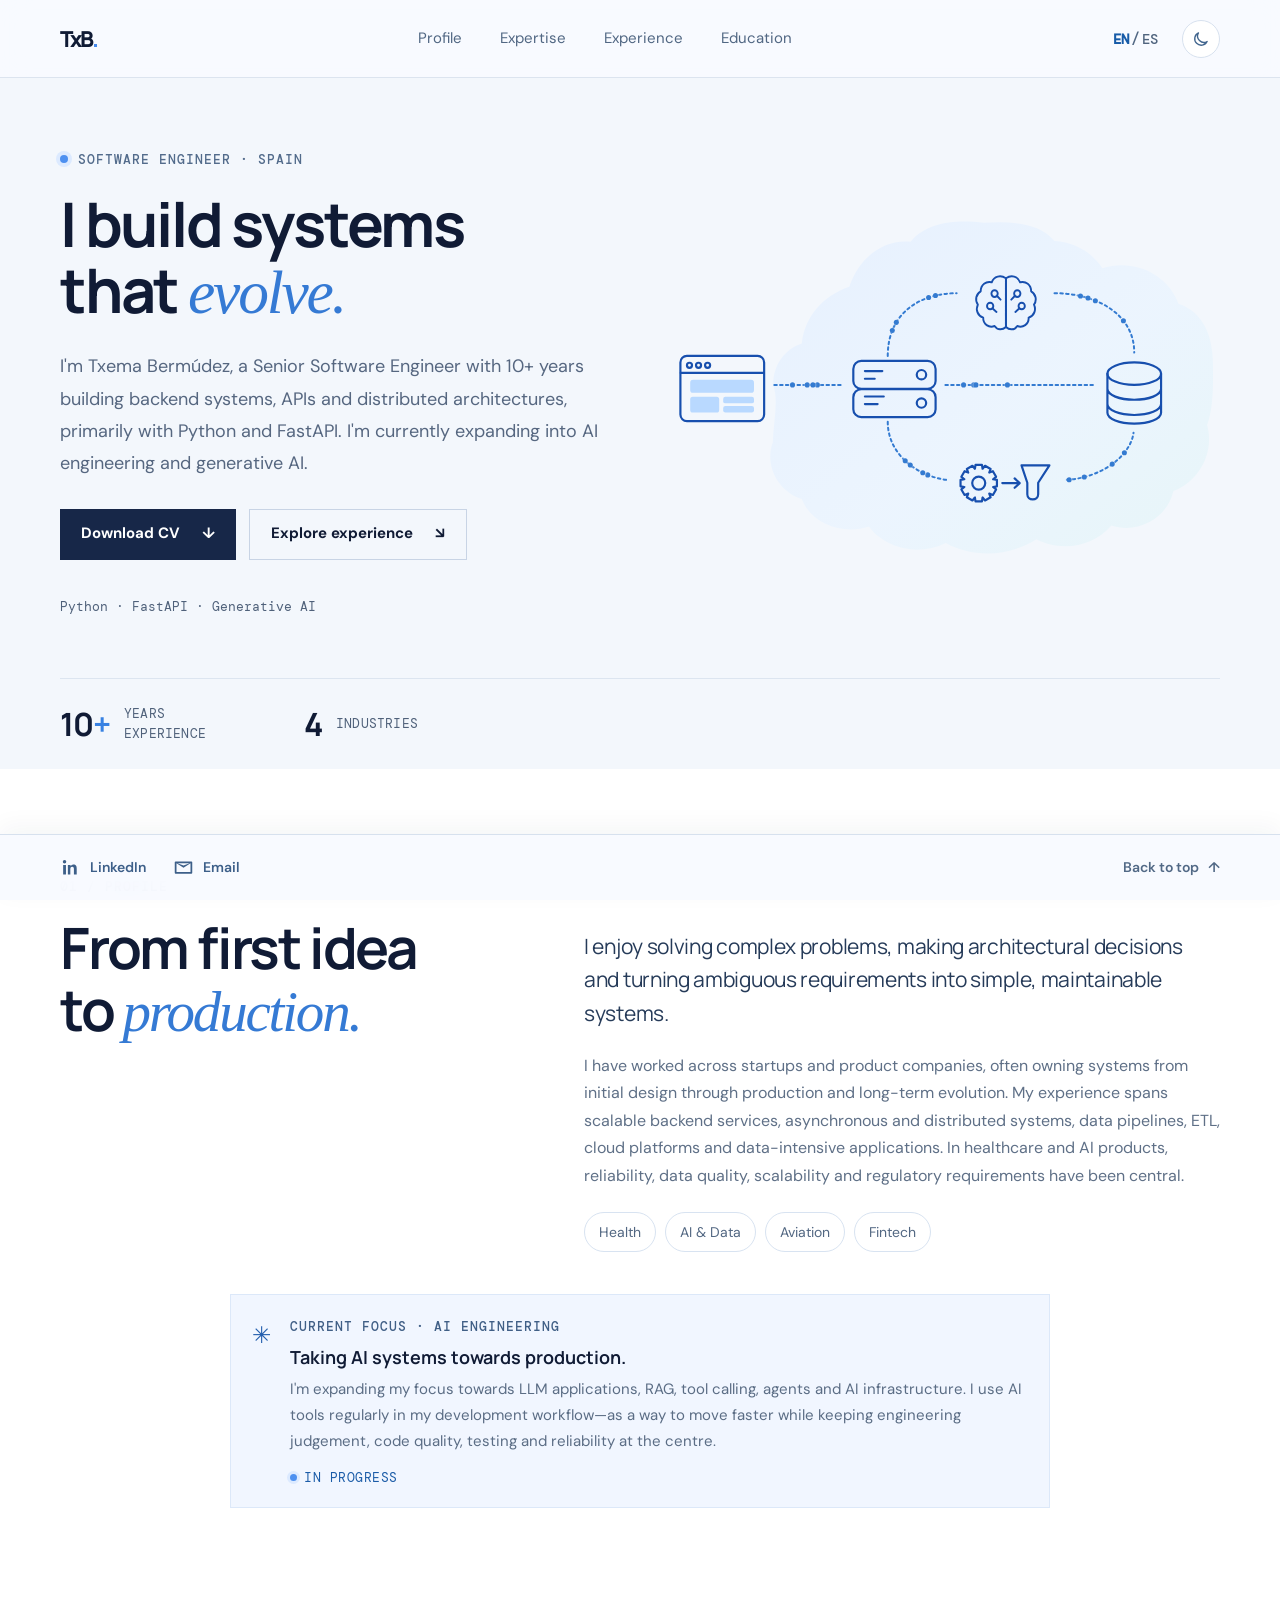
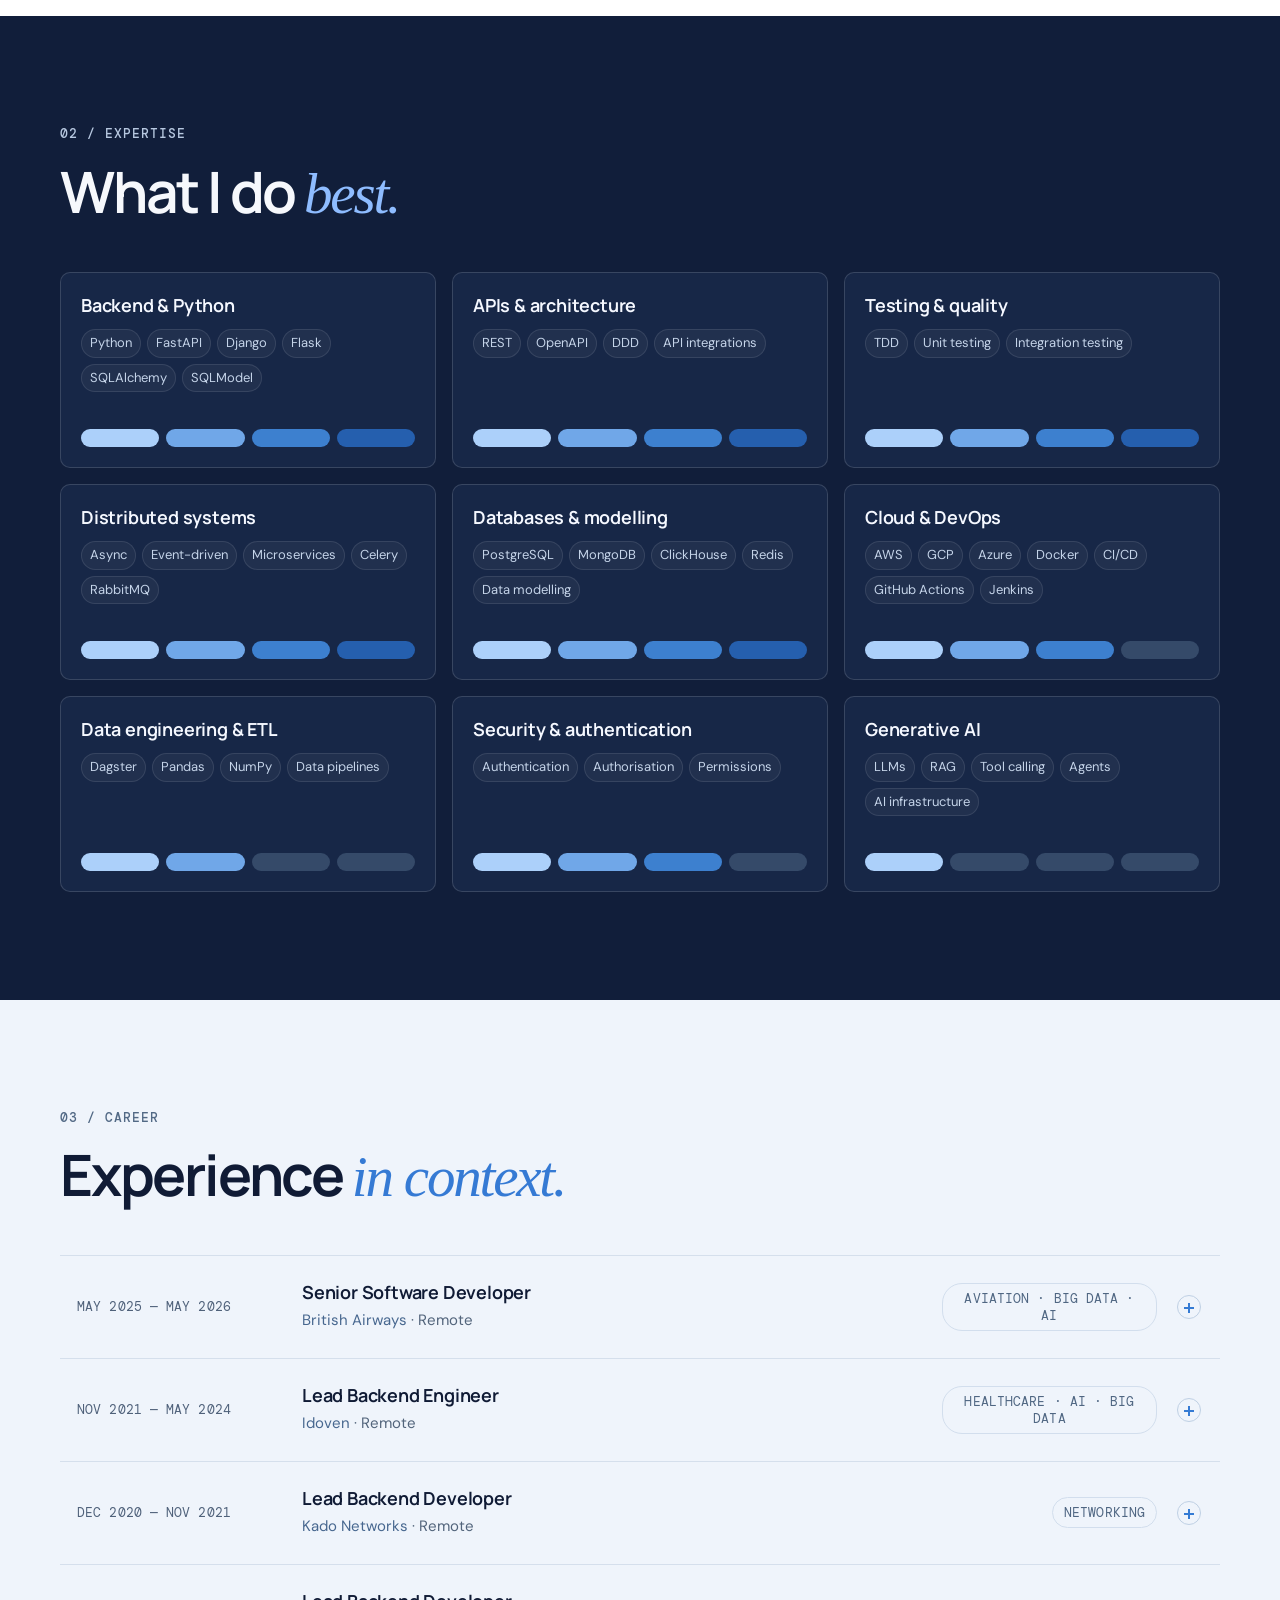
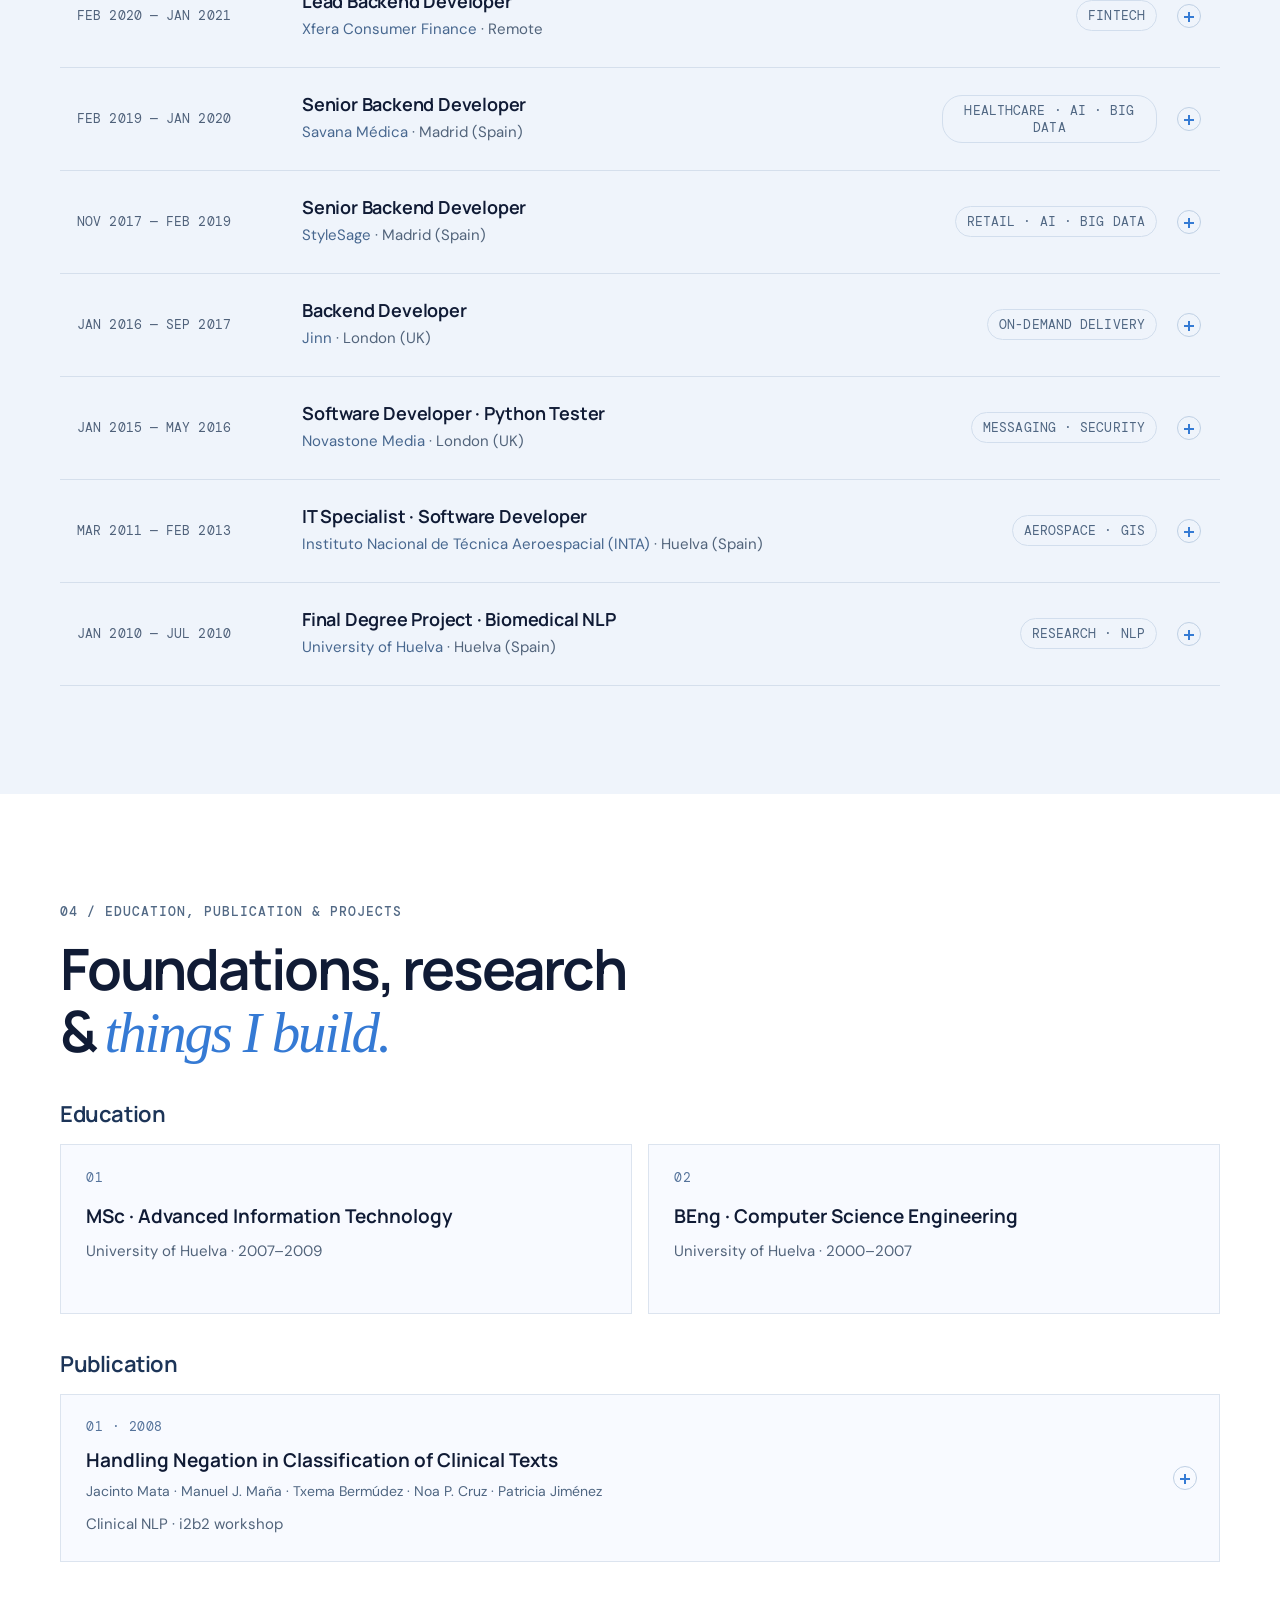
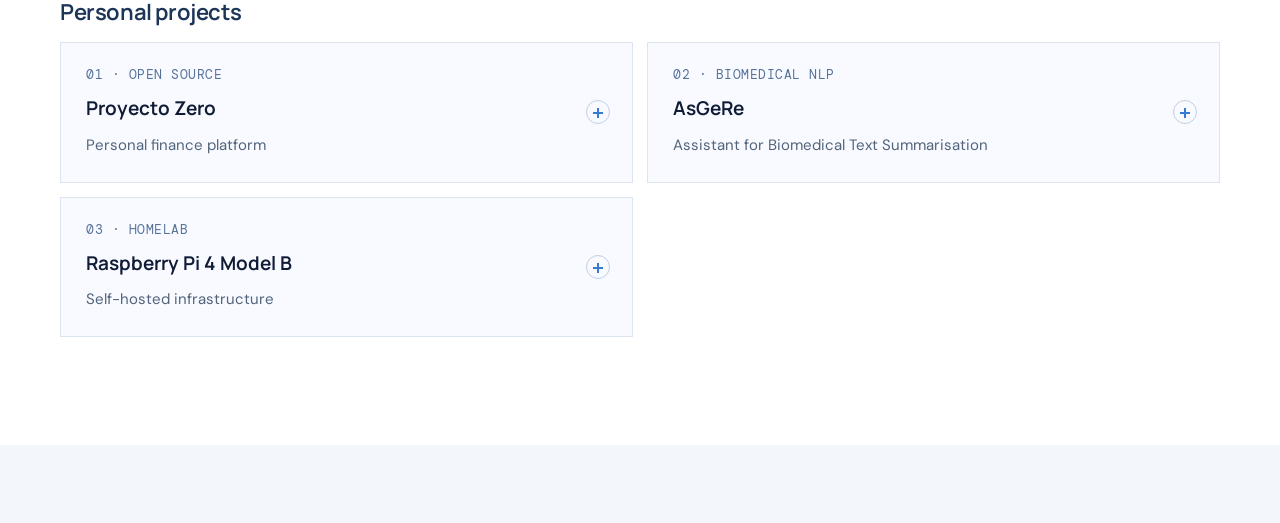
==== index.html @ d973167e "Use discrete expertise segments and move CV PDF" ====
<!doctype html>
<html lang="en"><head><meta charset="utf-8"><meta name="viewport" content="width=device-width,initial-scale=1"><meta name="theme-color" content="#101b35"><meta name="description" content="Txema Bermúdez — Software Engineer specialising in Python backend systems, distributed architectures and generative AI."><title>Txema Bermúdez - Software Engineer</title><link rel="icon" type="image/svg+xml" href="assets/favicon.svg?v=2"><link rel="preconnect" href="https://fonts.googleapis.com"><link rel="preconnect" href="https://fonts.gstatic.com" crossorigin><link href="https://fonts.googleapis.com/css2?family=DM+Mono:wght@400;500&family=DM+Sans:wght@400;500;600;700&family=Manrope:wght@400;500;600;700;800&display=swap" rel="stylesheet"><script>(function(){try{var t=localStorage.getItem("txb-theme");if(t!=="dark"&&t!=="light")t=window.matchMedia("(prefers-color-scheme: dark)").matches?"dark":"light";document.documentElement.dataset.theme=t}catch(e){document.documentElement.dataset.theme="light"}})();</script><link rel="stylesheet" href="styles.css"></head><body>
<a class="skip-link" href="#main" data-en="Skip to main content" data-es="Saltar al contenido principal">Skip to main content</a>
<header class="topbar"><a class="wordmark" href="#home">TxB<span>.</span></a><nav aria-label="Main navigation"><a href="#about" data-en="Profile" data-es="Perfil">Profile</a><a href="#skills" data-en="Expertise" data-es="Especialidades">Expertise</a><a href="#experience" data-en="Experience" data-es="Experiencia">Experience</a><a href="#education" data-en="Education" data-es="Formación">Education</a></nav><div class="header-controls"><nav class="lang-switch" aria-label="Language selector"><button class="active" data-lang="en" aria-pressed="true">EN</button><span>/</span><button data-lang="es" aria-pressed="false">ES</button></nav><button class="theme-toggle" id="themeToggle" type="button" aria-label="Switch to dark mode" title="Switch to dark mode"><svg class="theme-icon icon-moon" viewBox="0 0 24 24" aria-hidden="true"><path d="M20.2 15.4A8.5 8.5 0 0 1 8.6 3.8 8.7 8.7 0 1 0 20.2 15.4Z"/></svg><svg class="theme-icon icon-sun" viewBox="0 0 24 24" aria-hidden="true"><circle cx="12" cy="12" r="4"/><path d="M12 2v2m0 16v2M4.93 4.93l1.42 1.42m11.3 11.3 1.42 1.42M2 12h2m16 0h2M4.93 19.07l1.42-1.42m11.3-11.3 1.42-1.42"/></svg></button></div></header>
<main id="main">
<section class="hero wrap" id="home"><div class="hero-copy"><p class="eyebrow"><i></i><span data-en="SOFTWARE ENGINEER · SPAIN" data-es="SOFTWARE ENGINEER · ESPAÑA">SOFTWARE ENGINEER · SPAIN</span></p><h1 data-en="I build systems<br>that <em>evolve.</em>" data-es="Construyo sistemas<br>que <em>evolucionan.</em>">I build systems<br>that <em>evolve.</em></h1><p class="intro" data-en="I'm Txema Bermúdez, a Senior Software Engineer with 10+ years building backend systems, APIs and distributed architectures, primarily with Python and FastAPI. I'm currently expanding into AI engineering and generative AI." data-es="Soy Txema Bermúdez, Senior Software Engineer con más de 10 años desarrollando sistemas backend, APIs y arquitecturas distribuidas, principalmente con Python y FastAPI. Actualmente estoy ampliando mi trabajo hacia la ingeniería de IA y la IA generativa.">I'm Txema Bermúdez, a Senior Software Engineer with 10+ years building backend systems, APIs and distributed architectures, primarily with Python and FastAPI. I'm currently expanding into AI engineering and generative AI.</p><div class="hero-actions"><a class="button primary" href="cv.pdf" download><span data-en="Download CV" data-es="Descargar CV">Download CV</span> ↓</a><a class="button secondary" href="#experience"><span data-en="Explore experience" data-es="Ver trayectoria">Explore experience</span> ↘</a></div><div class="hero-meta"><span>Python · FastAPI · Generative AI</span></div></div><div class="hero-art"><svg class="system-diagram" viewBox="0 0 1536 1024" xmlns="http://www.w3.org/2000/svg" xmlns:xlink="http://www.w3.org/1999/xlink" role="img" aria-labelledby="systemDiagramTitle systemDiagramDescription" focusable="false"><title id="systemDiagramTitle" data-en="Backend system architecture" data-es="Arquitectura del sistema backend">Backend system architecture</title><desc id="systemDiagramDescription" data-en="A browser sends requests to an API. The API exchanges data with an AI model and a database, while an ETL process transforms data and exchanges results with the database." data-es="Un navegador envía solicitudes a una API. La API intercambia datos con un modelo de IA y una base de datos; un proceso ETL transforma datos e intercambia resultados con la base de datos.">A browser sends requests to an API. The API exchanges data with an AI model and a database, while an ETL process transforms data and exchanges results with the database.</desc>
<defs>
  <linearGradient id="cloudTint" x1="0" y1="0" x2="1" y2="1"><stop stop-color="#e4efff"/><stop offset=".55" stop-color="#eaf4ff"/><stop offset="1" stop-color="#e4f5f7"/></linearGradient>
  <path id="browserApi" d="M307 499H493"/><path id="apiBrowser" d="M493 499H307"/>
  <path id="apiDb" d="M779 499H1193"/><path id="dbApi" d="M1193 499H779"/>
  <path id="apiAi" d="M620 419C620 300 710 246 810 246"/><path id="aiApi" d="M810 246C710 246 620 300 620 419"/>
  <path id="aiDb" d="M1080 246C1190 246 1300 300 1300 410"/><path id="dbAi" d="M1300 410C1300 300 1190 246 1080 246"/>
  <path id="apiEtl" d="M620 601C620 690 700 750 782 761"/><path id="etlApi" d="M782 761C700 750 620 690 620 601"/>
  <path id="etlDb" d="M1114 761C1210 755 1290 695 1298 631"/><path id="dbEtl" d="M1298 631C1290 695 1210 755 1114 761"/>
</defs>
<!-- Soft cloud tint blends into the page background; the client remains outside it. -->
<path class="cloud-shape" d="M304 500 C304 444 335 401 383 385 C390 313 440 253 514 228 C541 148 608 96 683 104 C730 47 816 43 885 52 C950 48 1037 48 1080 102 C1141 106 1186 137 1212 177 C1298 150 1392 192 1422 275 C1495 299 1518 373 1517 444 C1518 499 1518 566 1501 610 C1522 685 1480 764 1408 792 C1391 867 1310 911 1237 887 C1187 947 1097 960 1030 925 C951 975 852 975 780 935 C703 974 610 948 568 890 C494 914 408 881 383 814 C315 792 280 719 303 657 C304 605 320 543 304 500Z"/>
<!-- Fine dashed data connections. Spacing from every icon is deliberate. -->
<g class="flow-lines">
 <use href="#browserApi" xlink:href="#browserApi"/><use href="#apiDb" xlink:href="#apiDb"/>
 <use href="#apiAi" xlink:href="#apiAi"/><use href="#aiDb" xlink:href="#aiDb"/>
 <use href="#apiEtl" xlink:href="#apiEtl"/><use href="#etlDb" xlink:href="#etlDb"/>
</g>
<!-- Browser / client -->
<g class="system-icon browser-icon"><rect x="48" y="419" width="231" height="180" rx="18"/><path d="M49 466h229"/><circle cx="73" cy="445" r="7"/><circle cx="98" cy="445" r="7"/><circle cx="123" cy="445" r="7"/><rect class="icon-fill" x="75" y="485" width="176" height="36" rx="8"/><rect class="icon-fill" x="75" y="532" width="80" height="43" rx="7"/><rect class="icon-fill" x="166" y="532" width="85" height="18" rx="6"/><rect class="icon-fill" x="166" y="557" width="85" height="18" rx="6"/></g>
<!-- API servers -->
<g class="system-icon api-icon"><rect x="525" y="433" width="227" height="77" rx="22"/><rect x="525" y="511" width="227" height="77" rx="22"/><path d="M557 461h48m-48 21h27m-27 49h52m-52 21h35"/><circle cx="713" cy="471" r="13"/><circle cx="713" cy="549" r="13"/></g>
<!-- AI brain -->
<g class="system-icon brain-icon" transform="matrix(.87 0 0 .92 123 21.84)"><path d="M946 199c-17-11-38-6-45 12-18-5-35 8-35 27-15 8-19 27-9 40-8 16 0 34 17 39-1 19 18 32 36 25 9 13 25 13 36 3z"/><path d="M946 199c17-11 38-6 45 12 18-5 35 8 35 27 15 8 19 27 9 40 8 16 0 34-17 39 1 19-18 32-36 25-9 13-25 13-36 3z"/><path d="M946 201v145M918 252l11 11M903 289l13 11M974 252l-11 11M989 289l-13 11"/><circle cx="910" cy="245" r="10"/><circle cx="896" cy="282" r="10"/><circle cx="982" cy="245" r="10"/><circle cx="996" cy="282" r="10"/></g>
<!-- Database -->
<g class="system-icon database-icon"><ellipse cx="1300" cy="468" rx="74" ry="31"/><path d="M1226 468v108c0 17 33 30 74 30s74-13 74-30V468m-148 42c0 17 33 30 74 30s74-13 74-30m-148 42c0 17 33 30 74 30s74-13 74-30"/></g>
<!-- ETL: transform and filter -->
<g class="system-icon etl-icon"><path d="M860.4 730.4 L862.1 719.8 L879.9 719.8 L881.6 730.4 L881.6 730.4 L888.4 722.1 L903.8 730.9 L900.0 741.0 L900.0 741.0 L910.1 737.2 L918.9 752.6 L910.6 759.4 L910.6 759.4 L921.2 761.1 L921.2 778.9 L910.6 780.6 L910.6 780.6 L918.9 787.4 L910.1 802.8 L900.0 799.0 L900.0 799.0 L903.8 809.1 L888.4 817.9 L881.6 809.6 L881.6 809.6 L879.9 820.2 L862.1 820.2 L860.4 809.6 L860.4 809.6 L853.6 817.9 L838.2 809.1 L842.0 799.0 L842.0 799.0 L831.9 802.8 L823.1 787.4 L831.4 780.6 L831.4 780.6 L820.8 778.9 L820.8 761.1 L831.4 759.4 L831.4 759.4 L823.1 752.6 L831.9 737.2 L842.0 741.0 L842.0 741.0 L838.2 730.9 L853.6 722.1 L860.4 730.4Z"/><circle cx="871" cy="770" r="18"/><path d="M936 770h47m-13-13 14 13-14 13"/><path d="M989 721h77l-31 48v32c0 9-7 14-15 14s-15-5-15-14v-32z"/></g>
<!-- Animated packets travel both ways; timing and spacing vary by route. -->
<g class="flow-packets" aria-hidden="true"><circle r="7"><animateMotion calcMode="paced" dur="2.1s" begin="-0.4s" repeatCount="indefinite"><mpath href="#browserApi" xlink:href="#browserApi"/></animateMotion></circle><circle r="7"><animateMotion calcMode="paced" dur="2.8s" begin="-1.9s" repeatCount="indefinite"><mpath href="#browserApi" xlink:href="#browserApi"/></animateMotion></circle><circle r="7"><animateMotion calcMode="paced" dur="2.4s" begin="-1.0s" repeatCount="indefinite"><mpath href="#apiBrowser" xlink:href="#apiBrowser"/></animateMotion></circle><circle r="7"><animateMotion calcMode="paced" dur="3.2s" begin="-2.3s" repeatCount="indefinite"><mpath href="#apiBrowser" xlink:href="#apiBrowser"/></animateMotion></circle><circle r="7"><animateMotion calcMode="paced" dur="3.0s" begin="-1.3s" repeatCount="indefinite"><mpath href="#apiDb" xlink:href="#apiDb"/></animateMotion></circle><circle r="7"><animateMotion calcMode="paced" dur="2.2s" begin="-0.2s" repeatCount="indefinite"><mpath href="#apiDb" xlink:href="#apiDb"/></animateMotion></circle><circle r="7"><animateMotion calcMode="paced" dur="2.5s" begin="-1.7s" repeatCount="indefinite"><mpath href="#dbApi" xlink:href="#dbApi"/></animateMotion></circle><circle r="7"><animateMotion calcMode="paced" dur="3.6s" begin="-0.6s" repeatCount="indefinite"><mpath href="#dbApi" xlink:href="#dbApi"/></animateMotion></circle><circle r="7"><animateMotion calcMode="paced" dur="2.7s" begin="-1.1s" repeatCount="indefinite"><mpath href="#apiAi" xlink:href="#apiAi"/></animateMotion></circle><circle r="7"><animateMotion calcMode="paced" dur="3.5s" begin="-2.4s" repeatCount="indefinite"><mpath href="#apiAi" xlink:href="#apiAi"/></animateMotion></circle><circle r="7"><animateMotion calcMode="paced" dur="2.3s" begin="-0.5s" repeatCount="indefinite"><mpath href="#aiApi" xlink:href="#aiApi"/></animateMotion></circle><circle r="7"><animateMotion calcMode="paced" dur="3.2s" begin="-1.8s" repeatCount="indefinite"><mpath href="#aiApi" xlink:href="#aiApi"/></animateMotion></circle><circle r="7"><animateMotion calcMode="paced" dur="3.1s" begin="-2.0s" repeatCount="indefinite"><mpath href="#aiDb" xlink:href="#aiDb"/></animateMotion></circle><circle r="7"><animateMotion calcMode="paced" dur="2.4s" begin="-0.7s" repeatCount="indefinite"><mpath href="#aiDb" xlink:href="#aiDb"/></animateMotion></circle><circle r="7"><animateMotion calcMode="paced" dur="2.8s" begin="-1.4s" repeatCount="indefinite"><mpath href="#dbAi" xlink:href="#dbAi"/></animateMotion></circle><circle r="7"><animateMotion calcMode="paced" dur="3.7s" begin="-0.3s" repeatCount="indefinite"><mpath href="#dbAi" xlink:href="#dbAi"/></animateMotion></circle><circle r="7"><animateMotion calcMode="paced" dur="2.6s" begin="-1.6s" repeatCount="indefinite"><mpath href="#apiEtl" xlink:href="#apiEtl"/></animateMotion></circle><circle r="7"><animateMotion calcMode="paced" dur="3.4s" begin="-0.4s" repeatCount="indefinite"><mpath href="#apiEtl" xlink:href="#apiEtl"/></animateMotion></circle><circle r="7"><animateMotion calcMode="paced" dur="2.2s" begin="-0.9s" repeatCount="indefinite"><mpath href="#etlApi" xlink:href="#etlApi"/></animateMotion></circle><circle r="7"><animateMotion calcMode="paced" dur="3.5s" begin="-2.2s" repeatCount="indefinite"><mpath href="#etlApi" xlink:href="#etlApi"/></animateMotion></circle><circle r="7"><animateMotion calcMode="paced" dur="3.3s" begin="-1.7s" repeatCount="indefinite"><mpath href="#etlDb" xlink:href="#etlDb"/></animateMotion></circle><circle r="7"><animateMotion calcMode="paced" dur="2.5s" begin="-0.3s" repeatCount="indefinite"><mpath href="#etlDb" xlink:href="#etlDb"/></animateMotion></circle><circle r="7"><animateMotion calcMode="paced" dur="2.4s" begin="-1.2s" repeatCount="indefinite"><mpath href="#dbEtl" xlink:href="#dbEtl"/></animateMotion></circle><circle r="7"><animateMotion calcMode="paced" dur="3.8s" begin="-2.5s" repeatCount="indefinite"><mpath href="#dbEtl" xlink:href="#dbEtl"/></animateMotion></circle></g></svg></div><div class="hero-stats"><div><b>10<span>+</span></b><small data-en="YEARS EXPERIENCE" data-es="AÑOS DE EXPERIENCIA">YEARS EXPERIENCE</small></div><div><b>4</b><small data-en="INDUSTRIES" data-es="SECTORES">INDUSTRIES</small></div></div></section>
<section class="section profile" id="about"><div class="wrap two-col"><div><p class="eyebrow">01 / <span data-en="PROFILE" data-es="PERFIL">PROFILE</span></p><h2 data-en="From first idea<br>to <em>production.</em>" data-es="De la idea<br>a <em>producción.</em>">From first idea<br>to <em>production.</em></h2></div><div class="profile-text"><p class="lead" data-en="I enjoy solving complex problems, making architectural decisions and turning ambiguous requirements into simple, maintainable systems." data-es="Disfruto resolviendo problemas complejos, tomando decisiones de arquitectura y transformando requisitos ambiguos en sistemas sencillos y mantenibles.">I enjoy solving complex problems, making architectural decisions and turning ambiguous requirements into simple, maintainable systems.</p><p data-en="I have worked across startups and product companies, often owning systems from initial design through production and long-term evolution. My experience spans scalable backend services, asynchronous and distributed systems, data pipelines, ETL, cloud platforms and data-intensive applications. In healthcare and AI products, reliability, data quality, scalability and regulatory requirements have been central." data-es="He trabajado en startups y empresas de producto, asumiendo responsabilidades desde el diseño inicial hasta producción y evolución a largo plazo. Mi experiencia abarca servicios backend escalables, sistemas asíncronos y distribuidos, pipelines de datos, ETL, cloud y aplicaciones intensivas en datos. En productos de salud e IA, la fiabilidad, la calidad de datos, la escalabilidad y los requisitos regulatorios han sido esenciales.">I have worked across startups and product companies, often owning systems from initial design through production and long-term evolution. My experience spans scalable backend services, asynchronous and distributed systems, data pipelines, ETL, cloud platforms and data-intensive applications. In healthcare and AI products, reliability, data quality, scalability and regulatory requirements have been central.</p><div class="chips"><span data-en="Health" data-es="Salud">Health</span><span data-en="AI & Data" data-es="IA y datos">AI & Data</span><span data-en="Aviation" data-es="Aviación">Aviation</span><span data-en="Fintech" data-es="Fintech">Fintech</span></div></div></div><div class="wrap profile-focus"><article class="ai-note"><span class="ai-spark">✳</span><div><p class="eyebrow" data-en="CURRENT FOCUS · AI ENGINEERING" data-es="ENFOQUE ACTUAL · INGENIERÍA DE IA">CURRENT FOCUS · AI ENGINEERING</p><h3 data-en="Taking AI systems towards production." data-es="Llevar sistemas de IA a producción.">Taking AI systems towards production.</h3><p data-en="I'm expanding my focus towards LLM applications, RAG, tool calling, agents and AI infrastructure. I use AI tools regularly in my development workflow—as a way to move faster while keeping engineering judgement, code quality, testing and reliability at the centre." data-es="Estoy ampliando mi enfoque hacia aplicaciones con LLM, RAG, tool calling, agentes e infraestructura de IA. Utilizo herramientas de IA habitualmente en mi trabajo como desarrollador: para avanzar más rápido sin perder criterio de ingeniería ni estándares de calidad, pruebas y fiabilidad.">I'm expanding my focus towards LLM applications, RAG, tool calling, agents and AI infrastructure. I use AI tools regularly in my development workflow—as a way to move faster while keeping engineering judgement, code quality, testing and reliability at the centre.</p></div><span class="in-progress"><i></i><span data-en="IN PROGRESS" data-es="EN CURSO">IN PROGRESS</span></span></article></div></section>
<section class="section skills" id="skills"><div class="wrap"><div class="section-heading"><div><p class="eyebrow">02 / <span data-en="EXPERTISE" data-es="ESPECIALIDADES">EXPERTISE</span></p><h2 data-en="What I do <em>best.</em>" data-es="Lo que sé hacer <em>bien.</em>">What I do <em>best.</em></h2></div></div><div class="skill-list" id="skillList"></div></div></section>
<section class="section experience" id="experience"><div class="wrap"><div class="section-heading"><div><p class="eyebrow">03 / <span data-en="CAREER" data-es="TRAYECTORIA">CAREER</span></p><h2 data-en="Experience <em>in context.</em>" data-es="Experiencia <em>en contexto.</em>">Experience <em>in context.</em></h2></div></div><div class="timeline" id="jobs"></div></div></section>
<section class="section education" id="education"><div class="wrap"><div class="section-heading"><div><p class="eyebrow">04 / <span data-en="EDUCATION, PUBLICATION & PROJECTS" data-es="FORMACIÓN, PUBLICACIÓN Y PROYECTOS">EDUCATION, PUBLICATION & PROJECTS</span></p><h2 data-en="Foundations, research<br>& <em>things I build.</em>" data-es="Formación, investigación<br>y <em>proyectos propios.</em>">Foundations, research<br>& <em>things I build.</em></h2></div></div>
<div class="content-group"><h3 class="group-title" data-en="Education" data-es="Formación">Education</h3><div class="education-grid"><article class="education-card"><span class="card-index">01</span><h3 data-en="MSc · Advanced Information Technology" data-es="Máster en Tecnologías Informáticas Avanzadas">MSc · Advanced Information Technology</h3><p data-en="University of Huelva · 2007–2009" data-es="Universidad de Huelva · 2007–2009">University of Huelva · 2007–2009</p></article><article class="education-card"><span class="card-index">02</span><h3 data-en="BEng · Computer Science Engineering" data-es="Ingeniería Informática">BEng · Computer Science Engineering</h3><p data-en="University of Huelva · 2000–2007" data-es="Universidad de Huelva · 2000–2007">University of Huelva · 2000–2007</p></article></div></div>
<div class="content-group"><h3 class="group-title" data-en="Publication" data-es="Publicación">Publication</h3><details class="project-card"><summary><span class="card-index">01 · 2008</span><h3>Handling Negation in Classification of Clinical Texts</h3><span class="paper-authors">Jacinto Mata · Manuel J. Maña · Txema Bermúdez · Noa P. Cruz · Patricia Jiménez</span><span class="project-sub" data-en="Clinical NLP · i2b2 workshop" data-es="NLP clínico · workshop i2b2">Clinical NLP · i2b2 workshop</span><span class="expand" aria-hidden="true"></span></summary><div class="project-details"><p data-en="Proceedings of the Workshop on Challenges in Natural Language Processing for Clinical Data (November 2008). The work studies negation handling in clinical narratives and the use of controlled vocabularies to reconcile different expressions of the same medical concept." data-es="Publicado en Proceedings of the Workshop on Challenges in Natural Language Processing for Clinical Data (noviembre de 2008). El trabajo estudia el tratamiento de la negación en textos clínicos y el uso de vocabularios controlados para relacionar distintas expresiones de un mismo concepto médico.">Proceedings of the Workshop on Challenges in Natural Language Processing for Clinical Data (November 2008). The work studies negation handling in clinical narratives and the use of controlled vocabularies to reconcile different expressions of the same medical concept.</p><ul><li data-en="NegEx and regular expressions for detecting negation." data-es="NegEx y expresiones regulares para detectar negaciones.">NegEx and regular expressions for detecting negation.</li><li data-en="Evaluation with repeated 3-fold cross-validation; the paper discusses weaker results on the test set and possible overfitting." data-es="Evaluación mediante validación cruzada de 3 particiones repetida; el artículo analiza los peores resultados en el conjunto de prueba y un posible sobreajuste.">Evaluation with repeated 3-fold cross-validation; the paper discusses weaker results on the test set and possible overfitting.</li></ul><div class="tech-tags"><span>NegEx</span><span>Regular expressions</span><span>Clinical NLP</span><span>Controlled vocabularies</span></div><div class="paper-links"><a class="paper-link" href="https://www.uhu.es/noa.cruz/i2b2_UHU.pdf" target="_blank" rel="noopener noreferrer" data-en="Read the paper PDF · University of Huelva ↗" data-es="Leer el artículo PDF · Universidad de Huelva ↗">Read the paper PDF · University of Huelva ↗</a><a class="paper-link" href="https://www.i2b2.org/NLP/Obesity/assets/i2b2_2008WorkshopSchedule.pdf" target="_blank" rel="noopener noreferrer" data-en="Open the i2b2 workshop schedule PDF ↗" data-es="Abrir el PDF del programa i2b2 ↗">Open the i2b2 workshop schedule PDF ↗</a><a class="paper-link" href="https://n2c2.dbmi.hms.harvard.edu/2008-challenge" target="_blank" rel="noopener noreferrer" data-en="Explore the 2008 challenge · Harvard ↗" data-es="Ver el reto de 2008 · Harvard ↗">Explore the 2008 challenge · Harvard ↗</a></div></div></details></div>
<div class="content-group"><h3 class="group-title" data-en="Personal projects" data-es="Proyectos propios">Personal projects</h3><div class="project-list"><details class="project-card"><summary><span class="card-index">01 · OPEN SOURCE</span><h3>Proyecto Zero</h3><span class="project-sub" data-en="Personal finance platform" data-es="Plataforma de finanzas personales">Personal finance platform</span><span class="expand" aria-hidden="true"></span></summary><div class="project-details"><p data-en="An open-source personal finance platform focused on expense tracking and financial management." data-es="Plataforma de finanzas personales de código abierto, centrada en el seguimiento de gastos y la gestión financiera.">An open-source personal finance platform focused on expense tracking and financial management.</p><div class="tech-tags"><span>Python</span><span>Django</span></div></div></details>
<details class="project-card"><summary><span class="card-index">02 · BIOMEDICAL NLP</span><h3>AsGeRe</h3><span class="project-sub" data-en="Assistant for Biomedical Text Summarisation" data-es="Asistente para resumen de textos biomédicos">Assistant for Biomedical Text Summarisation</span><span class="expand" aria-hidden="true"></span></summary><div class="project-details"><p data-en="A desktop application supporting extractive summaries and gold-standard dataset creation for evaluating automatic summarisation of biomedical texts. It preprocesses text, identifies language and biomedical concepts, splits content into sentences and displays concept-frequency distributions." data-es="Aplicación de escritorio para apoyar la creación de resúmenes extractivos y conjuntos Gold Standard con los que evaluar el resumen automático de textos biomédicos. Preprocesa textos, identifica el idioma y conceptos biomédicos, divide el contenido en frases y muestra la frecuencia de los conceptos.">A desktop application supporting extractive summaries and gold-standard dataset creation for evaluating automatic summarisation of biomedical texts. It preprocesses text, identifies language and biomedical concepts, splits content into sentences and displays concept-frequency distributions.</p><p><a class="paper-link" href="assets/AsGeRe.pdf" target="_blank" rel="noopener noreferrer" data-en="Read the final degree project PDF ↗" data-es="Leer el PDF del proyecto fin de carrera ↗">Read the final degree project PDF ↗</a></p><div class="tech-tags"><span>Java</span><span>Hibernate</span><span>MySQL</span><span>OpenNLP</span><span>MetaMap</span><span>JDOM</span><span>PDFBox</span><span>Google API Language</span><span>Eclipse</span><span>Scrum</span></div></div></details>
<details class="project-card"><summary><span class="card-index">03 · HOMELAB</span><h3>Raspberry Pi 4 Model B</h3><span class="project-sub" data-en="Self-hosted infrastructure" data-es="Infraestructura propia">Self-hosted infrastructure</span><span class="expand" aria-hidden="true"></span></summary><div class="project-details"><p data-en="A self-hosted homelab running personal infrastructure, development tools, vehicle telemetry, media and home automation services." data-es="Homelab autogestionado con infraestructura personal, herramientas de desarrollo, telemetría del vehículo y servicios multimedia y de automatización doméstica.">A self-hosted homelab running personal infrastructure, development tools, vehicle telemetry, media and home automation services.</p><div class="homelab-grid"><div><b>NAS</b><span data-en="File storage" data-es="Almacenamiento de archivos">File storage</span></div><div><b>Git</b><span data-en="Code hosting" data-es="Alojamiento de código">Code hosting</span></div><div><b>Jenkins</b><span data-en="CI automation" data-es="Automatización CI">CI automation</span></div><div><b>TeslaMate</b><span data-en="Vehicle data" data-es="Datos del vehículo">Vehicle data</span></div><div><b>Kodi</b><span data-en="Media centre" data-es="Centro multimedia">Media centre</span></div><div><b>Home Assistant</b><span data-en="Home automation" data-es="Automatización doméstica">Home automation</span></div></div></div></details></div></div></div></section>

</main><footer class="bottom-bar"><a class="social-linkedin" href="https://www.linkedin.com/in/josemariabermudez/?locale=en-US" target="_blank" rel="noopener noreferrer" aria-label="LinkedIn profile"><svg viewBox="0 0 24 24" aria-hidden="true"><path d="M5.2 3.5a2 2 0 1 1-.01 4.01 2 2 0 0 1 .01-4.01ZM3.6 9h3.2v11H3.6zM9 9h3.1v1.5h.05A3.4 3.4 0 0 1 15.2 8.7c3.3 0 3.9 2.1 3.9 4.8V20h-3.2v-5.8c0-1.4-.03-3.1-1.9-3.1s-2.2 1.5-2.2 3V20H9z"/></svg><span>LinkedIn</span></a><a href="mailto:txema.bermudez@gmail.com" aria-label="Email Txema Bermúdez"><svg viewBox="0 0 24 24" aria-hidden="true"><path d="M3 5h18a1 1 0 0 1 1 1v12a1 1 0 0 1-1 1H3a1 1 0 0 1-1-1V6a1 1 0 0 1 1-1Zm9 7.2L4 7v10h16V7l-8 5.2Zm0-2.4L19 7H5l7 2.8Z"/></svg><span>Email</span></a><a class="back-top" href="#home"><span data-en="Back to top" data-es="Volver arriba">Back to top</span> ↑</a></footer><script src="script.js"></script></body></html>
---- styles.css ----
:root{--ink:#101b35;--ink2:#182a4a;--paper:#f3f7fc;--white:#fff;--muted:#5e718d;--line:#dce5f0;--blue:#4d91ef;--cyan:#42c9df;--blue-pale:#e8f1ff;--sans:'DM Sans',sans-serif;--display:Manrope,sans-serif;--mono:'DM Mono',monospace;--serif:Georgia,'Times New Roman',serif}*{box-sizing:border-box}html{scroll-behavior:smooth;scroll-padding-top:92px}body{margin:0;padding-bottom:78px;background:var(--paper);color:var(--ink);font:16px/1.72 var(--sans)}a{color:inherit;text-decoration:none}button,input,textarea{font:inherit}.wrap{width:min(1160px,calc(100% - 64px));margin:auto}.topbar{position:sticky;top:0;z-index:20;height:78px;padding:0 max(32px,calc((100vw - 1160px)/2));display:flex;align-items:center;justify-content:space-between;border-bottom:1px solid #dce4ef;background:#f8faffed;backdrop-filter:blur(14px)}.wordmark{font:800 22px var(--display);letter-spacing:-1.5px}.wordmark span{color:#4388eb}.topbar nav{display:flex;gap:29px;color:#516783;font-size:15px}.topbar nav a:hover,.footer a:hover{color:#2877df}.lang-switch{display:flex;gap:7px;align-items:center;color:#91a0b5;font:500 14px var(--mono)}.lang-switch button{border:0;padding:7px 3px;background:none;color:#71839c;font:500 14px var(--mono);cursor:pointer}.lang-switch button.active{color:#1c65c2;font-weight:700}.hero{min-height:690px;position:relative;display:grid;grid-template-columns:1.04fr .96fr;align-items:center;padding:60px 0 126px}.hero-copy{z-index:1;padding:12px 0 28px}.eyebrow{font:500 13px/1.5 var(--mono);letter-spacing:1px;color:#73839a;margin:0 0 21px}.hero .eyebrow{color:#526b8b}.hero .eyebrow i,.in-progress i{display:inline-block;width:8px;height:8px;background:#4d90f0;border-radius:50%;margin:0 10px 1px 0;box-shadow:0 0 0 4px #dceaff}h1,h2{font-family:var(--display);letter-spacing:-2.2px;line-height:1.08}h1{font-size:clamp(48px,4.8vw,64px);margin:0 0 27px;font-weight:700}h1 em,h2 em{font-family:var(--serif);font-weight:400;color:#357ad4}.intro{font-size:18px;color:#566780;max-width:550px;line-height:1.8;margin:0 0 29px}.hero-actions{display:flex;gap:13px;flex-wrap:wrap}.button{min-height:51px;padding:0 21px;display:inline-flex;align-items:center;gap:22px;font-size:15px;font-weight:700;transition:transform .2s,background .2s;border:0;cursor:pointer}.button:hover{transform:translateY(-2px)}.primary{background:#172748;color:white}.primary:hover{background:#234477}.secondary{border:1px solid #c8d4e5}.hero-meta{display:flex;gap:26px;margin-top:38px;color:#6d7d94;font:13px var(--mono)}.hero-meta span+span:before{content:'·';margin-right:25px;color:#9aabc1}.hero-art{height:420px;position:relative;display:grid;place-items:center}.orbit{position:absolute;border:1px solid #cbd9ec;border-radius:50%}.o1{width:340px;height:340px}.o2{width:245px;height:245px;border-style:dashed}.orbit-core{width:146px;height:146px;border-radius:50%;background:#172748;color:white;display:flex;flex-direction:column;align-items:center;justify-content:center;box-shadow:0 22px 46px #152c4e25;z-index:2}.orbit-core b{font:800 34px var(--display);letter-spacing:-2px}.orbit-core small{font:13px/1.6 var(--mono);text-align:center;letter-spacing:1px;color:#bcd4ff}.orbit-tag{position:absolute;background:white;padding:10px 14px;box-shadow:0 8px 24px #172c4e12;font:13px var(--mono);letter-spacing:.4px;z-index:3}.orbit-tag b{color:#347ddd;margin-left:8px;font-weight:500}.t1{top:49px;left:calc(50% - 27px)}.t2{right:3px;top:184px}.t3{bottom:48px;left:calc(50% - 30px)}.t4{left:0;top:185px}.orbit-caption{position:absolute;right:-4px;bottom:5px;font:13px var(--mono);letter-spacing:.8px;color:#7386a2}.hero-stats{position:absolute;bottom:0;left:0;right:0;min-height:91px;border-top:1px solid var(--line);display:flex;align-items:center;gap:60px}.hero-stats>div{display:flex;align-items:center;gap:14px}.hero-stats b{font:700 32px var(--display);letter-spacing:-1px}.hero-stats b span{color:#3781e2}.hero-stats small{max-width:110px;font:13px/1.5 var(--mono);letter-spacing:.2px;color:#6f8098}.scroll-hint{margin-left:auto;color:#71829a;font:13px var(--mono);letter-spacing:.5px}.section{padding:108px 0;scroll-margin-top:78px}.profile,.education{background:#fff}.two-col{display:grid;grid-template-columns:.8fr 1.2fr;gap:100px}.section h2{font-size:clamp(40px,4.6vw,57px);margin:0;font-weight:650}.profile-text{padding-top:32px;max-width:680px}.profile-text>p{color:#5f7087}.profile-text .lead{font:21px/1.6 var(--display);color:#263b59;letter-spacing:-.3px}.chips{display:flex;gap:9px;flex-wrap:wrap;margin-top:23px}.chips span{border:1px solid #d8e3f1;border-radius:30px;padding:7px 14px;color:#526782;font-size:14px}.ai-note{margin-top:29px;padding:22px 22px 21px 59px;background:#f1f6ff;border:1px solid #dce8f9;position:relative}.ai-spark{position:absolute;left:21px;top:21px;color:#4388e8;font-size:23px}.ai-note .eyebrow{margin:0 0 8px;color:#5276a4;font-size:13px}.ai-note h3{font:650 18px var(--display);margin:0 0 7px}.ai-note div>p:last-child{font-size:15px;line-height:1.75;color:#5b6d85;margin:0}.in-progress{display:block;margin-top:15px;color:#2871ce;font:13px var(--mono);letter-spacing:.5px}.in-progress i{width:7px;height:7px;margin-right:7px;box-shadow:0 0 0 3px #dceaff}.profile-skills{display:flex;gap:10px;flex-wrap:wrap;align-items:center;margin:23px 0 0;font-size:13px}.profile-skills>span{font:13px var(--mono);color:#6c7f99;margin-right:4px}.profile-skills b{border:1px solid #d8e3f1;border-radius:22px;padding:5px 12px;color:#385b89;font-weight:600}.section-heading{display:flex;align-items:end;justify-content:space-between;margin-bottom:47px}.section-heading .eyebrow{margin-bottom:17px}.section-note{font:13px/1.7 var(--mono);letter-spacing:.5px;color:#72839a;text-align:right}.skills{background:#111e3a;color:#f6f8fc}.skills .eyebrow{color:#b7c8e0}.skills h2 em{color:#8ebcff}.skills .section-note{color:#adbed6}.skill-grid{display:grid;grid-template-columns:repeat(3,minmax(0,1fr));gap:18px}.skill-card{min-height:328px;text-align:center;padding:26px 21px 23px;background:#172747;border:1px solid #ffffff1f;display:flex;flex-direction:column;align-items:center;justify-content:flex-start}.dial{width:166px;height:166px;position:relative;margin-bottom:14px}.dial svg{width:100%;height:100%;overflow:visible}.dial-track,.dial-arc{fill:none;stroke-width:8;transform:rotate(135deg);transform-origin:74px 74px}.dial-track{stroke:#ffffff20;stroke-dasharray:75% 25%}.dial-arc{stroke-linecap:round;transition:stroke-dashoffset .6s}.dial-needle{stroke:#dcecff;stroke-width:2.5;stroke-linecap:round}.dial-hub{fill:#dcecff}.dial-value{position:absolute;inset:0;display:flex;flex-direction:column;align-items:center;justify-content:center;pointer-events:none}.dial-value b{font:700 34px var(--display);letter-spacing:-1px}.dial-value b small{font-size:15px;color:#a9bfdf;letter-spacing:0}.dial-value span{font-size:14px;color:#a9bfdf}.skill-card h3{font:650 18px var(--display);margin:3px 0 6px}.skill-card>p{font-size:14px;line-height:1.6;color:#bccbe0;margin:0}.legend{display:flex;gap:20px;flex-wrap:wrap;margin-top:27px;color:#c2cee0;font:13px var(--mono)}.skill-footnote{font-size:14px;color:#b2bfd1;margin:14px 0 0}.experience{background:#eff4fb}.timeline{border-top:1px solid #d5dfec}.job{border-bottom:1px solid #d5dfec;background:transparent;scroll-margin-top:90px}.job[open]{background:#f7faff}.job summary{list-style:none;cursor:pointer;display:grid;grid-template-columns:205px 1fr 215px 26px;gap:20px;align-items:center;padding:24px 17px;min-height:102px}.job summary::-webkit-details-marker{display:none}.job summary:hover{background:#f7faff}.job-period{font:13px var(--mono);color:#657892;letter-spacing:.1px}.job-head{display:flex;flex-direction:column;gap:3px}.job-title{font:650 18px/1.4 var(--display);letter-spacing:-.2px}.job-company{font-size:15px;color:#47678f}.job-company i{font-style:normal;color:#74859b}.job-sector{justify-self:end;border:1px solid #d2deed;border-radius:20px;padding:6px 11px;font:13px var(--mono);letter-spacing:.1px;color:#5d7392;text-align:center}.expand{width:24px;height:24px;border:1px solid #bfd0e4;border-radius:50%;position:relative;flex:none}.expand:before,.expand:after{content:'';position:absolute;background:#357bd4;left:6px;right:6px;top:11px;height:2px}.expand:after{transform:rotate(90deg);transition:transform .2s}.job[open] .expand:after,.project-card[open] .expand:after{transform:rotate(0)}.job-details{padding:0 72px 29px 242px;color:#536a88;font-size:16px}.job-summary{color:#344d6e;font-size:17px;margin:0 0 9px}.job-details ul{padding-left:21px;margin:0 0 18px}.job-details li{padding:3px 0}.stack-label{font:13px var(--mono);letter-spacing:.6px;color:#314e75;margin:19px 0 10px}.tech-tags{display:flex;gap:8px;flex-wrap:wrap}.tech-tags span{border:1px solid #d1deed;background:#fff;color:#486382;padding:5px 11px;border-radius:20px;font-size:14px}.stack-note{margin:20px 0 0;color:#718198;font-size:14px;line-height:1.7}.education{background:#fff}.education .section-heading{margin-bottom:36px}.education-grid{display:grid;grid-template-columns:repeat(2,minmax(0,1fr));gap:16px}.education-card,.project-card{border:1px solid #dce4ef;background:#f8faff;padding:24px 25px}.education-card{min-height:170px}.card-index{display:block;font:13px var(--mono);letter-spacing:.5px;color:#55739b;margin-bottom:17px}.education-card h3,.project-card h3{font:650 19px/1.45 var(--display);margin:0 0 8px}.education-card p,.project-sub{font-size:15px;color:#6b7d94;margin:0}.project-card{grid-column:span 1;padding:0}.project-card summary{list-style:none;cursor:pointer;position:relative;padding:23px 58px 23px 25px}.project-card summary::-webkit-details-marker{display:none}.project-card summary .card-index{margin-bottom:12px}.project-card summary .expand{position:absolute;right:22px;top:calc(50% - 12px)}.project-details{padding:0 25px 25px;color:#586e89;font-size:15px}.project-details p{margin:0 0 13px}.project-details ul{padding-left:21px;margin:0 0 16px}.project-details li{padding:4px 0}.paper-link{display:inline-block;margin-top:18px;color:#286fc7;font-weight:700;text-decoration:underline;text-underline-offset:4px}.homelab-grid{display:grid;grid-template-columns:repeat(3,1fr);gap:10px;margin-top:18px}.homelab-grid>div{padding:13px;background:#fff;border:1px solid #dce4ef;display:flex;flex-direction:column;gap:2px}.homelab-grid b{color:#294a77;font-size:15px}.homelab-grid span{font-size:14px;color:#72839a}.contact{background:#bcd4ff;padding:82px 0}.contact-layout{display:grid;grid-template-columns:.9fr 1.1fr;gap:70px;align-items:start}.contact .eyebrow{color:#375782}.contact h2{font-size:clamp(39px,4.4vw,55px);margin:0}.contact h2 em{color:#285da4}.contact-copy>p:last-child{font-size:16px;color:#415c81;margin-top:23px}.contact-form{padding:25px;background:#fafdff;border:1px solid #ffffffa8;display:grid;gap:15px}.contact-form label{display:grid;gap:6px;color:#405a7c;font-size:14px;font-weight:600}.contact-form input,.contact-form textarea{width:100%;border:1px solid #cbd9ec;background:#fff;padding:11px 12px;color:#172748;border-radius:0;outline:none;font-size:16px}.contact-form input:focus,.contact-form textarea:focus{border-color:#4c8fe9;box-shadow:0 0 0 3px #4c8fe925}.contact-form textarea{resize:vertical;min-height:115px}.contact-form .button{justify-self:start}.form-note{font-size:14px;color:#647995;margin:0}.bottom-bar{position:fixed;z-index:30;bottom:0;left:0;right:0;min-height:66px;padding:8px max(28px,calc((100vw - 1160px)/2));display:flex;align-items:center;gap:27px;background:#f8faffed;border-top:1px solid #d7e1ee;backdrop-filter:blur(14px);box-shadow:0 -8px 25px #1a34500b}.bottom-bar a{display:flex;align-items:center;gap:9px;color:#3d5f89;font-size:14px;font-weight:600}.bottom-bar a:hover{color:#1f70d2}.bottom-bar svg{width:21px;height:21px;fill:currentColor}.bottom-bar .back-top{margin-left:auto;color:#526986}.footer{display:none}
@media(max-width:900px){.wrap{width:min(100% - 44px,700px)}.topbar{padding:0 22px}.topbar nav{gap:17px}.hero{grid-template-columns:1fr;padding-top:73px;padding-bottom:120px}.hero-art{position:absolute;right:-115px;top:90px;transform:scale(.72);transform-origin:top right;opacity:.26;pointer-events:none}.hero-copy{max-width:590px}.hero-stats{gap:22px}.hero-stats>div{gap:8px}.hero-stats b{font-size:27px}.hero-stats small{font-size:13px;max-width:90px}.scroll-hint{display:none}.two-col{grid-template-columns:1fr;gap:28px}.profile-text{padding-top:0}.section{padding:84px 0}.skill-grid{grid-template-columns:repeat(2,minmax(0,1fr))}.job summary{grid-template-columns:170px 1fr 26px;gap:15px}.job-sector{grid-column:2;justify-self:start;grid-row:2}.job summary>.expand{grid-column:3;grid-row:1}.job-details{padding:0 45px 25px 200px}.education-grid{gap:12px}.contact-layout{gap:32px}}
@media(max-width:600px){body{font-size:16px;padding-bottom:74px}.wrap{width:calc(100% - 36px)}.topbar{height:68px;padding:0 17px}.topbar nav{gap:13px;font-size:14px}.topbar nav a:last-child{display:none}.lang-switch{gap:5px}.lang-switch button{font-size:14px}.hero{min-height:690px;padding-top:63px}.hero-art{right:-155px;top:47px;transform:scale(.58);opacity:.17}.hero h1{font-size:clamp(32px,10vw,50px)}.intro{font-size:17px}.hero-meta{font-size:13px;gap:10px;flex-wrap:wrap}.hero-meta span+span:before{margin-right:10px}.hero-stats{min-height:83px;gap:12px}.hero-stats>div{display:block}.hero-stats b{display:block;font-size:24px;line-height:1.1}.hero-stats small{display:block;font-size:13px;line-height:1.3;max-width:80px;margin-top:5px}.section{padding:72px 0}.section-heading{display:block;margin-bottom:32px}.section-heading .section-note{display:block;text-align:left;padding-top:14px}.section h2{font-size:41px}.profile-text .lead{font-size:19px}.ai-note{padding:21px 16px 19px 48px}.ai-spark{left:15px;top:18px}.in-progress{margin-top:12px}.profile-skills{gap:7px}.profile-skills>span{width:100%}.skill-grid{grid-template-columns:repeat(2,minmax(0,1fr));gap:10px}.skill-card{min-height:280px;padding:18px 11px}.dial{width:143px;height:143px}.skill-card h3{font-size:16px}.skill-card>p{font-size:14px}.legend{gap:10px;font-size:13px}.skill-footnote{font-size:14px}.job summary{grid-template-columns:1fr 27px;gap:6px 10px;padding:17px 10px;min-height:auto}.job-period{grid-column:1/-1;font-size:13px}.job-head{grid-column:1;grid-row:2}.job-title{font-size:17px}.job-company{font-size:15px}.job-sector{grid-column:1;grid-row:3;font-size:13px;justify-self:start;margin-top:4px}.job summary>.expand{grid-column:2;grid-row:2}.job-details{padding:0 13px 22px;font-size:16px}.job-summary{font-size:16px}.tech-tags span{font-size:14px}.stack-note{font-size:14px}.education-grid{grid-template-columns:1fr}.education-card,.project-card{grid-column:1}.education-card{min-height:0}.education-card h3,.project-card h3{font-size:18px}.homelab-grid{grid-template-columns:repeat(2,1fr)}.project-details{font-size:15px;padding-left:18px;padding-right:18px}.project-card summary{padding-left:18px}.project-card summary .expand{right:16px}.contact{padding:65px 0}.contact-layout{grid-template-columns:1fr;gap:25px}.contact h2{font-size:38px}.contact-form{padding:19px}.bottom-bar{min-height:64px;padding:8px 16px;gap:20px}.bottom-bar a{font-size:14px}.bottom-bar svg{width:21px;height:21px}.bottom-bar .back-top{margin-left:auto}}
@media(max-width:380px){.topbar nav{gap:9px;font-size:13px}.topbar nav a:nth-child(2){display:none}.hero h1{font-size:clamp(32px,10vw,50px)}.hero-stats{gap:8px}.hero-stats small{font-size:12px}.skill-card{padding:15px 7px}.dial{width:130px;height:130px}.skill-card h3{font-size:15px}.bottom-bar{gap:13px;padding:8px 11px}}
@media(prefers-reduced-motion:reduce){html{scroll-behavior:auto}*,*:before,*:after{transition:none!important}}
.paper-links{display:flex;gap:12px 24px;flex-wrap:wrap;margin-top:15px}.paper-links .paper-link{margin-top:0}
.paper-authors{display:block;margin:-2px 0 8px;color:#566f91;font-size:14px;line-height:1.55}
/* Expertise returns to the compact four-step skill bars. */
.skills .skill-list{display:flex;flex-direction:column;max-width:940px;border-top:1px solid #ffffff27}
.skills .skill-row{display:grid;grid-template-columns:minmax(0,1fr) 128px 120px;gap:24px;align-items:center;padding:18px 0;border-bottom:1px solid #ffffff27}
.skills .skill-info h3{font:650 17px/1.4 var(--display);margin:0 0 3px;color:#f5f8ff}
.skills .skill-info p{font-size:15px;line-height:1.55;color:#bac9df;margin:0}
.skills .meter{display:flex;gap:6px}
.skills .meter i{height:7px;flex:1;background:#ffffff2e;border-radius:5px}
.skills .meter[data-level="1"] i:nth-child(-n+1),.skills .meter[data-level="2"] i:nth-child(-n+2),.skills .meter[data-level="3"] i:nth-child(-n+3),.skills .meter[data-level="4"] i:nth-child(-n+4){background:#78adff}
.skills .skill-level{font:13px var(--mono);letter-spacing:.4px;color:#c8d9f1;text-align:right}
.skills .legend{max-width:940px;margin-top:25px}
.skills .legend>span{display:flex;align-items:center;gap:5px}
.content-group{margin-top:35px}
.group-title{font:650 22px var(--display);letter-spacing:-.4px;margin:0 0 15px;color:#1d3558}
.education-grid{margin-bottom:0}
.project-list{display:grid;grid-template-columns:repeat(2,minmax(0,1fr));gap:14px}
.project-list .project-card{grid-column:auto}
@media(max-width:900px){.skills .skill-list{max-width:none}.skills .skill-row{grid-template-columns:minmax(0,1fr) 110px 105px;gap:16px}}
@media(max-width:600px){.skills .skill-row{grid-template-columns:minmax(0,1fr) 92px;gap:8px 13px;padding:17px 0}.skills .skill-info{grid-row:1/3}.skills .skill-info h3{font-size:16px}.skills .skill-info p{font-size:14px}.skills .meter{grid-column:2;grid-row:1}.skills .skill-level{grid-column:2;grid-row:2;font-size:13px}.skills .legend{gap:9px 14px}.group-title{font-size:21px}.project-list{grid-template-columns:1fr}}
@media(max-width:380px){.skills .skill-row{grid-template-columns:minmax(0,1fr) 80px}.skills .skill-info h3{font-size:15px}.skills .skill-info p{font-size:13px}}

/* Backend system illustration */
.hero-art{height:440px;display:flex;align-items:center;justify-content:center;overflow:visible}
.system-diagram{width:100%;max-width:580px;height:auto;overflow:visible}
.diagram-node rect{fill:url(#node);stroke:#d8e6f7;stroke-width:1.2}
.diagram-node text{font:700 10px var(--mono);fill:#24456f;letter-spacing:.3px}
.diagram-node text.sub{font:500 9px var(--mono);fill:#7488a3}
.diagram-node text.tiny{font:500 7px var(--mono);fill:#a9c8f2;letter-spacing:.5px}
.diagram-node text.light{fill:#fff;font:700 11px var(--mono);letter-spacing:.4px}
.diagram-node text.light-sub{fill:#c8dcf8;font:500 10px var(--mono)}
.diagram-node .white-icon{fill:none;stroke:#a9c8f2;stroke-width:1.5;stroke-linecap:round;stroke-linejoin:round}
.diagram-node .brain{fill:none;stroke:#3783df;stroke-width:2;stroke-linecap:round;stroke-linejoin:round}
.flow-line{fill:none;stroke:#5b9cf1;stroke-width:2;stroke-dasharray:5 5;marker-end:url(#arrow);animation:flow 1.8s linear infinite}
.diagram-label{font:500 10px var(--mono);fill:#788ca7;letter-spacing:1.2px;text-anchor:middle}
@keyframes flow{to{stroke-dashoffset:-20}}
.form-honeypot{position:absolute!important;left:-10000px!important;width:1px!important;height:1px!important}
.contact-form button:disabled{opacity:.65;cursor:wait}
@media(max-width:900px){.hero-art{position:relative;right:auto;top:auto;transform:none;transform-origin:center;opacity:1;pointer-events:none;height:auto;min-height:0;margin:2px 0 16px}.system-diagram{width:100%;max-width:580px}}
@media(max-width:600px){.hero-art{right:auto;top:auto;transform:none;opacity:1;margin:0 0 14px}.system-diagram{width:100%;max-width:none}.diagram-node text{font-size:12px}.diagram-node text.sub{font-size:10px}.diagram-node text.tiny{font-size:8px}}

/* Clear system boundary and consistent line iconography for the architecture map. */
.hero-art{height:440px;display:flex;align-items:center;justify-content:center;overflow:visible}
.system-diagram{width:100%;max-width:650px;height:auto;overflow:visible}
.platform-boundary{fill:url(#platform);stroke:#bdd3ef;stroke-width:1.5;stroke-dasharray:5 6}
.boundary-label{font:600 10px var(--mono);fill:#6b85a7;letter-spacing:1.5px}
.sys-node rect,.client-node rect{fill:#fff;stroke:#d7e4f3;stroke-width:1.2}
.sys-node text,.client-node text{font:700 10px var(--mono);fill:#24456f;letter-spacing:.3px}
.sys-node text.sub,.client-node text.sub{font:500 9px var(--mono);fill:#788da8}
.sys-node text.light{fill:#fff}.sys-node text.light-sub{fill:#c8dcf8;font:500 9px var(--mono)}
.glyph{fill:none;stroke:#4489dc;stroke-width:1.8;stroke-linecap:round;stroke-linejoin:round}
.light-glyph{stroke:#bad6fb}
.flow-line{fill:none;stroke:#5595e8;stroke-width:1.8;stroke-dasharray:5 5;marker-end:url(#arrow);animation:flow 1.8s linear infinite}
.secondary-flow{opacity:.62;stroke-width:1.4;stroke-dasharray:3 5}
.diagram-caption{font:500 9px var(--mono);fill:#7b8fa9;letter-spacing:1.3px;text-anchor:middle}
.hero-stats{gap:70px}.hero-stats>div{min-width:165px}
@media(max-width:900px){.hero-art{position:relative;right:auto;top:auto;transform:none;opacity:1;height:auto;min-height:0;margin:2px 0 16px}.system-diagram{width:100%;max-width:650px}}
@media(max-width:600px){.hero-art{right:auto;top:auto;transform:none;opacity:1;margin:0 0 12px}.system-diagram{width:100%;max-width:none}.sys-node text,.client-node text{font-size:12px}.sys-node text.sub,.client-node text.sub{font-size:10px}}

/* Portfolio hero architecture: cloud boundary, fine line icons and quiet flow packets. */
.hero-art{height:440px;display:flex;align-items:center;justify-content:center;overflow:visible}
.system-diagram{display:block;width:100%;max-width:650px;height:auto;overflow:visible}
.cloud-boundary{fill:url(#cloudFill);stroke:#9dc4fb;stroke-width:1.6;}
.diagram-icon{fill:none;stroke:#1552a5;stroke-width:2.5;stroke-linecap:round;stroke-linejoin:round}
.diagram-icon .icon-fill{fill:#cfe5ff;stroke:none}
.flow-line{fill:none;stroke:#397fd0;stroke-width:1.8;stroke-linecap:round;stroke-linejoin:round}
.flow-packets circle{filter:drop-shadow(0 0 2px #fff);}
@media(max-width:900px){.hero-art{position:relative;right:auto;top:auto;transform:none;transform-origin:center;opacity:1;pointer-events:none;height:auto;min-height:0;margin:2px 0 16px}.system-diagram{width:100%;max-width:650px}}
@media(max-width:600px){.hero-art{right:auto;top:auto;transform:none;opacity:1;margin:0 0 12px}.system-diagram{width:100%;max-width:none}}
@media(prefers-reduced-motion:reduce){.flow-packets{display:none}}

/* Native hero diagram palette and line-art styling. */
.cloud-shape{fill:url(#cloudTint);opacity:.82}
.system-icon{fill:none;stroke:#174fae;stroke-width:6;stroke-linecap:round;stroke-linejoin:round}
.system-icon .icon-fill{fill:#b9d9ff;stroke:none}
.flow-lines use{fill:none;stroke:#347bd1;stroke-width:5.5;stroke-dasharray:7 9;stroke-linecap:round;stroke-linejoin:round}
.flow-packets circle{fill:#347bd1;filter:drop-shadow(0 0 3px #f3f7fc)}

/* Expertise cards: a clear 3 by 3 grid on desktop, stacked responsively. */
.skills .skill-list{display:grid;grid-template-columns:repeat(3,minmax(0,1fr));gap:16px;max-width:none;border:0}
.skills .skill-row{display:flex;min-width:0;min-height:196px;flex-direction:column;justify-content:space-between;gap:22px;padding:20px;background:#172747;border:1px solid #ffffff24;border-radius:10px;transition:transform .18s ease,border-color .18s ease,background .18s ease}
.skills .skill-row:hover{transform:translateY(-2px);background:#1a2d50;border-color:#ffffff45}
.skills .skill-info{min-width:0}
.skills .skill-info h3{margin:0 0 12px;color:#f5f8ff;font:650 18px/1.35 var(--display);letter-spacing:-.2px}
.skills .skill-techs{display:flex;flex-wrap:wrap;gap:6px}
.skills .skill-techs span{max-width:100%;padding:4px 8px;border:1px solid #ffffff19;border-radius:15px;background:#ffffff0b;color:#c5d4e9;font-size:13px;line-height:1.45;overflow-wrap:anywhere}
.skills .skill-meter-row{display:flex;align-items:center;gap:12px}
.skills .meter{display:flex;flex:1;gap:5px}
.skills .meter i{height:6px;flex:1;background:#ffffff25;border-radius:6px}
.skills .meter[data-level="1"] i:nth-child(-n+1),.skills .meter[data-level="2"] i:nth-child(-n+2),.skills .meter[data-level="3"] i:nth-child(-n+3),.skills .meter[data-level="4"] i:nth-child(-n+4){background:#78adff}
.skills .skill-level{min-width:82px;color:#c8d9f1;font:12px var(--mono);text-align:right}
@media(max-width:900px){.skills .skill-list{grid-template-columns:repeat(2,minmax(0,1fr))}}
@media(max-width:600px){.skills .skill-list{grid-template-columns:1fr;gap:11px}.skills .skill-row{min-height:0;padding:17px}.skills .skill-info h3{font-size:17px}.skills .skill-techs span{font-size:13px}}

.skills .skill-score{min-width:28px;color:#dce9fb;font:12px var(--mono);text-align:center}

.profile-focus{display:flex;justify-content:center;margin-top:0}
.profile-focus .ai-note{width:min(100%,820px);margin:42px auto 0}

/* Four-part proficiency bars: active segments map directly to each level. */
.skills .skill-meter-row{width:100%;margin-top:auto}
.skills .meter{display:grid;grid-template-columns:repeat(4,minmax(0,1fr));gap:6px;width:100%;height:9px}
.skills .meter i{display:block;height:9px;min-width:0;background:#ffffff2b;border-radius:8px}
.skills .meter[data-level="1"] i:nth-child(-n+1),.skills .meter[data-level="2"] i:nth-child(-n+2),.skills .meter[data-level="3"] i:nth-child(-n+3),.skills .meter[data-level="4"] i:nth-child(-n+4){background:linear-gradient(90deg,#72a8ff,#53c6e2)}

/* Keep card contents aligned consistently across each expertise row. */
.skills .skill-row{align-items:stretch;text-align:left}
.skills .skill-info{width:100%;text-align:left}
.skills .skill-info h3{min-height:1.35em}
.skills .skill-techs{min-height:62px;align-content:flex-start;align-items:flex-start}
@media(max-width:600px){.skills .skill-techs{min-height:0}}

/* Blend the original static diagram's white canvas into the page background. */
.hero-art{isolation:isolate}
.hero-art .system-diagram{mix-blend-mode:normal}


/* System-aware theme switch */
.header-controls{display:flex;align-items:center;gap:13px}
.theme-toggle{width:38px;height:38px;display:grid;place-items:center;padding:0;border:1px solid #d7e1ee;border-radius:50%;background:#fff;color:#41658e;cursor:pointer;transition:background .2s,border-color .2s,color .2s,transform .2s}
.theme-toggle:hover{transform:translateY(-1px);background:#eaf2ff;border-color:#a9c8f2}
.theme-icon{width:18px;height:18px;fill:none;stroke:currentColor;stroke-width:1.8;stroke-linecap:round;stroke-linejoin:round}
.theme-icon.icon-sun{display:none}
html[data-theme="dark"]{color-scheme:dark;--ink:#e8f0fc;--ink2:#cfdef3;--paper:#0c1424;--white:#142138;--muted:#a9bad2;--line:#2a3b56;--blue:#75aaff;--cyan:#5ccfe0;--blue-pale:#162945}
html[data-theme="dark"] body{background:var(--paper);color:var(--ink)}
html[data-theme="dark"] .topbar,html[data-theme="dark"] .bottom-bar{background:rgba(13,23,40,.92);border-color:#263953}
html[data-theme="dark"] .topbar nav,html[data-theme="dark"] .bottom-bar a,html[data-theme="dark"] .bottom-bar .back-top{color:#a9bad2}
html[data-theme="dark"] .lang-switch button{color:#a9bad2}
html[data-theme="dark"] .lang-switch button.active{color:#8db9ff}
html[data-theme="dark"] .theme-toggle{background:#172943;border-color:#365170;color:#ffd778}
html[data-theme="dark"] .theme-toggle:hover{background:#203a5c;border-color:#5a7ca7}
html[data-theme="dark"] .theme-icon.icon-moon{display:none}
html[data-theme="dark"] .theme-icon.icon-sun{display:block}
html[data-theme="dark"] .eyebrow,html[data-theme="dark"] .hero .eyebrow,html[data-theme="dark"] .section-note,html[data-theme="dark"] .hero-meta,html[data-theme="dark"] .hero-stats small{color:#9aacc5}
html[data-theme="dark"] .intro,html[data-theme="dark"] .profile-text,html[data-theme="dark"] .profile-text .lead{color:#c0cde0}
html[data-theme="dark"] h1 em,html[data-theme="dark"] h2 em{color:#86b5ff}
html[data-theme="dark"] .hero-stats,html[data-theme="dark"] .timeline,html[data-theme="dark"] .job{border-color:#2a3b56}
html[data-theme="dark"] .chips span,html[data-theme="dark"] .job-sector{color:#b7c8df;border-color:#354b69}
html[data-theme="dark"] .ai-note{background:#14243c;border-color:#2b4568}
html[data-theme="dark"] .ai-note .eyebrow{color:#93b9eb}
html[data-theme="dark"] .ai-note div>p:last-child{color:#b7c8df}
html[data-theme="dark"] .job[open],html[data-theme="dark"] .job summary:hover{background:#111f35}
html[data-theme="dark"] .job-period,html[data-theme="dark"] .job-company i,html[data-theme="dark"] .job-sector{color:#a9bad2}
html[data-theme="dark"] .job-company,html[data-theme="dark"] .job-details{color:#b8c9df}
html[data-theme="dark"] .job-summary{color:#dbe7f6}
html[data-theme="dark"] .education-card,html[data-theme="dark"] .project-card{background:#111f35;border-color:#2b3e5a}
html[data-theme="dark"] .education-card p,html[data-theme="dark"] .project-sub,html[data-theme="dark"] .paper-authors{color:#a9bad2}
html[data-theme="dark"] .project-details{color:#c1cfe1}
html[data-theme="dark"] .tech-tags span{background:#192b45;color:#c8d8ed;border-color:#344b6a}
html[data-theme="dark"] .skills .skill-row{background:#14243c;border-color:#2a3f5d}
html[data-theme="dark"] .skills .skill-row:hover{background:#192d4a;border-color:#42648b}
html[data-theme="dark"] .skills .skill-techs span{background:#ffffff08;border-color:#ffffff20;color:#c8d8ed}
html[data-theme="dark"] .contact{background:#122642}
html[data-theme="dark"] .contact .eyebrow,html[data-theme="dark"] .contact h2 em{color:#a9caff}
html[data-theme="dark"] .contact-copy>p:last-child{color:#b7c8df}
html[data-theme="dark"] .contact-form{background:#182a43;border-color:#314968}
html[data-theme="dark"] .contact-form label{color:#c5d4e8}
html[data-theme="dark"] .contact-form input,html[data-theme="dark"] .contact-form textarea{background:#0f1c30;border-color:#354c6a;color:#e8f0fc}
html[data-theme="dark"] .secondary{border-color:#405878;color:#d9e7f8}
html[data-theme="dark"] .system-diagram defs linearGradient#cloudTint stop{stop-color:#142b49}
html[data-theme="dark"] .system-diagram .system-icon{stroke:#78aaff}
html[data-theme="dark"] .system-diagram .system-icon .icon-fill{fill:#23466f}
html[data-theme="dark"] .system-diagram .flow-lines use{stroke:#72a8ff}
html[data-theme="dark"] .system-diagram .flow-packets circle{fill:#72a8ff;filter:drop-shadow(0 0 3px #0c1424)}
@media(max-width:600px){.header-controls{gap:8px}.theme-toggle{width:35px;height:35px}.lang-switch{gap:5px}}

html[data-theme="dark"] .group-title{color:#dbe7f6}
html[data-theme="dark"] .paper-link{color:#8db9ff}
html[data-theme="dark"] .paper-link:hover{color:#c4dcff}
html[data-theme="dark"] .form-note{color:#a9bad2}
html[data-theme="dark"] .card-index,html[data-theme="dark"] .stack-label{color:#a9caff}
html[data-theme="dark"] .expand{border-color:#496383}
html[data-theme="dark"] .expand:before,html[data-theme="dark"] .expand:after{background:#8db9ff}

/* Dark surfaces and readable foregrounds across alternating sections. */
html[data-theme="dark"] .profile,html[data-theme="dark"] .education{background:#0f1929}
html[data-theme="dark"] .experience{background:#111e31}
html[data-theme="dark"] .skills{background:#0b1627}
html[data-theme="dark"] .section-heading h2{color:#edf4ff}
html[data-theme="dark"] .experience .section-heading h2 em{color:#9bc4ff}
html[data-theme="dark"] .profile .section-heading h2 em,html[data-theme="dark"] .education .section-heading h2 em{color:#9bc4ff}
html[data-theme="dark"] .job-title{color:#edf4ff}
html[data-theme="dark"] .job-company{color:#a9caff}
html[data-theme="dark"] .skills{--meter-track:#3a4f6e;--meter-divider:#0b1627}
html:not([data-theme="dark"]){--meter-track:#354a69;--meter-divider:#172747}
.skills .meter{position:relative;display:block;flex:1;width:100%;height:14px;overflow:hidden;border-radius:999px;background:var(--meter-track,#354a69);box-shadow:inset 0 1px 2px #07132666}
.skills .meter-fill{display:block;height:100%;border-radius:inherit;background:linear-gradient(90deg,#80afff,#63d1df);transition:width .3s ease}
.skills .meter:after{content:"";position:absolute;inset:0;pointer-events:none;background:linear-gradient(90deg,transparent 24.25%,var(--meter-divider,#172747) 24.25% 25.75%,transparent 25.75% 49.25%,var(--meter-divider,#172747) 49.25% 50.75%,transparent 50.75% 74.25%,var(--meter-divider,#172747) 74.25% 75.75%,transparent 75.75%)}
/* Keyboard users get a visible focus ring and a direct path to the main content. */
.skip-link{position:fixed;z-index:100;top:10px;left:10px;transform:translateY(-160%);padding:10px 14px;background:#fff;color:#10213c;border:2px solid #226bd1;border-radius:6px;font-weight:700}
.skip-link:focus{transform:translateY(0)}
:where(a,button,summary,input,textarea):focus-visible{outline:3px solid #1878e8;outline-offset:3px}
html[data-theme="dark"] .skip-link{background:#15243c;color:#f1f6ff;border-color:#90bcff}
html[data-theme="dark"] :where(a,button,summary,input,textarea):focus-visible{outline-color:#9bc4ff}
.job-title{margin:0}

/* WCAG AA contrast tuning for smaller labels in the light palette. */
:root{--quiet-text:#4f617a;--link-blue:#175ba8}
.lang-switch button{color:#50647e}
.lang-switch button.active{color:#175ba8}
.hero-meta,.hero-stats small{color:#4f617a}
.eyebrow{color:#526985}
.ai-spark{color:#245fae}
.ai-note .eyebrow{color:#405f86}
.in-progress{color:#1b5ca8}
.job-period{color:#4f617a}
.job-company i{color:#52647b}
.job-sector{color:#4f6682}
.education-card p,.project-sub{color:#52647b}
.homelab-grid span{color:#52647b}
.form-note{color:#52647b}
.paper-authors{color:#4f6682}
/* The same secondary copy stays legible on dark section backgrounds. */
html[data-theme="dark"] .profile-text>p{color:#c0cde0}
html[data-theme="dark"] .ai-spark{color:#9bc4ff}
html[data-theme="dark"] .in-progress{color:#a9caff}
html[data-theme="dark"] .homelab-grid>div{background:#192b45;border-color:#354b69}
html[data-theme="dark"] .homelab-grid b{color:#dbe7f6}
html[data-theme="dark"] .homelab-grid span{color:#b7c8df}


/* Stable hero alignment across English and Spanish. */
.hero{align-items:start}
.hero-copy{align-self:start}
.hero h1{height:2.16em}
.hero-art{align-self:start;margin-top:32px}
@media(max-width:900px){
 .hero .intro{min-height:9em}
 .hero-art{margin-top:24px}
}
@media(max-width:600px){
 .hero .intro{min-height:14.4em}
}

/* More breathing room for the navigation and theme controls. */
.topbar>nav:not(.lang-switch){gap:38px}
.topbar .lang-switch{gap:1px}
.topbar .lang-switch button{padding-left:1px;padding-right:1px}
.header-controls{gap:23px}
@media(max-width:900px){.topbar>nav:not(.lang-switch){gap:24px}}
@media(max-width:600px){
 .topbar>nav:not(.lang-switch){gap:14px}
 .header-controls{gap:16px}
}

/* Each expertise level has a distinct shade and a thicker progress track. */
.skills .meter{height:18px}
.skills .meter-fill{height:100%;background:linear-gradient(90deg,#255fae 0 25%,#3d80cf 25% 50%,#70a7e8 50% 75%,#acd0fa 75% 100%)}
html:not([data-theme="dark"]) .skills .meter-fill{background:linear-gradient(90deg,#acd0fa 0 25%,#70a7e8 25% 50%,#3d80cf 50% 75%,#255fae 75% 100%)}


/* Expertise: four independent level segments, with a fixed light-to-dark scale. */
.skills .meter{display:grid;grid-template-columns:repeat(4,minmax(0,1fr));gap:7px;width:100%;height:18px;overflow:visible;border-radius:0;background:transparent;box-shadow:none}
.skills .meter:after{display:none}
.skills .meter-segment{display:block;height:18px;min-width:0;border-radius:999px;background:#354a69;transition:background .2s ease}
.skills .meter-segment.is-filled:nth-child(1){background:#acd0fa}
.skills .meter-segment.is-filled:nth-child(2){background:#70a7e8}
.skills .meter-segment.is-filled:nth-child(3){background:#3d80cf}
.skills .meter-segment.is-filled:nth-child(4){background:#255fae}
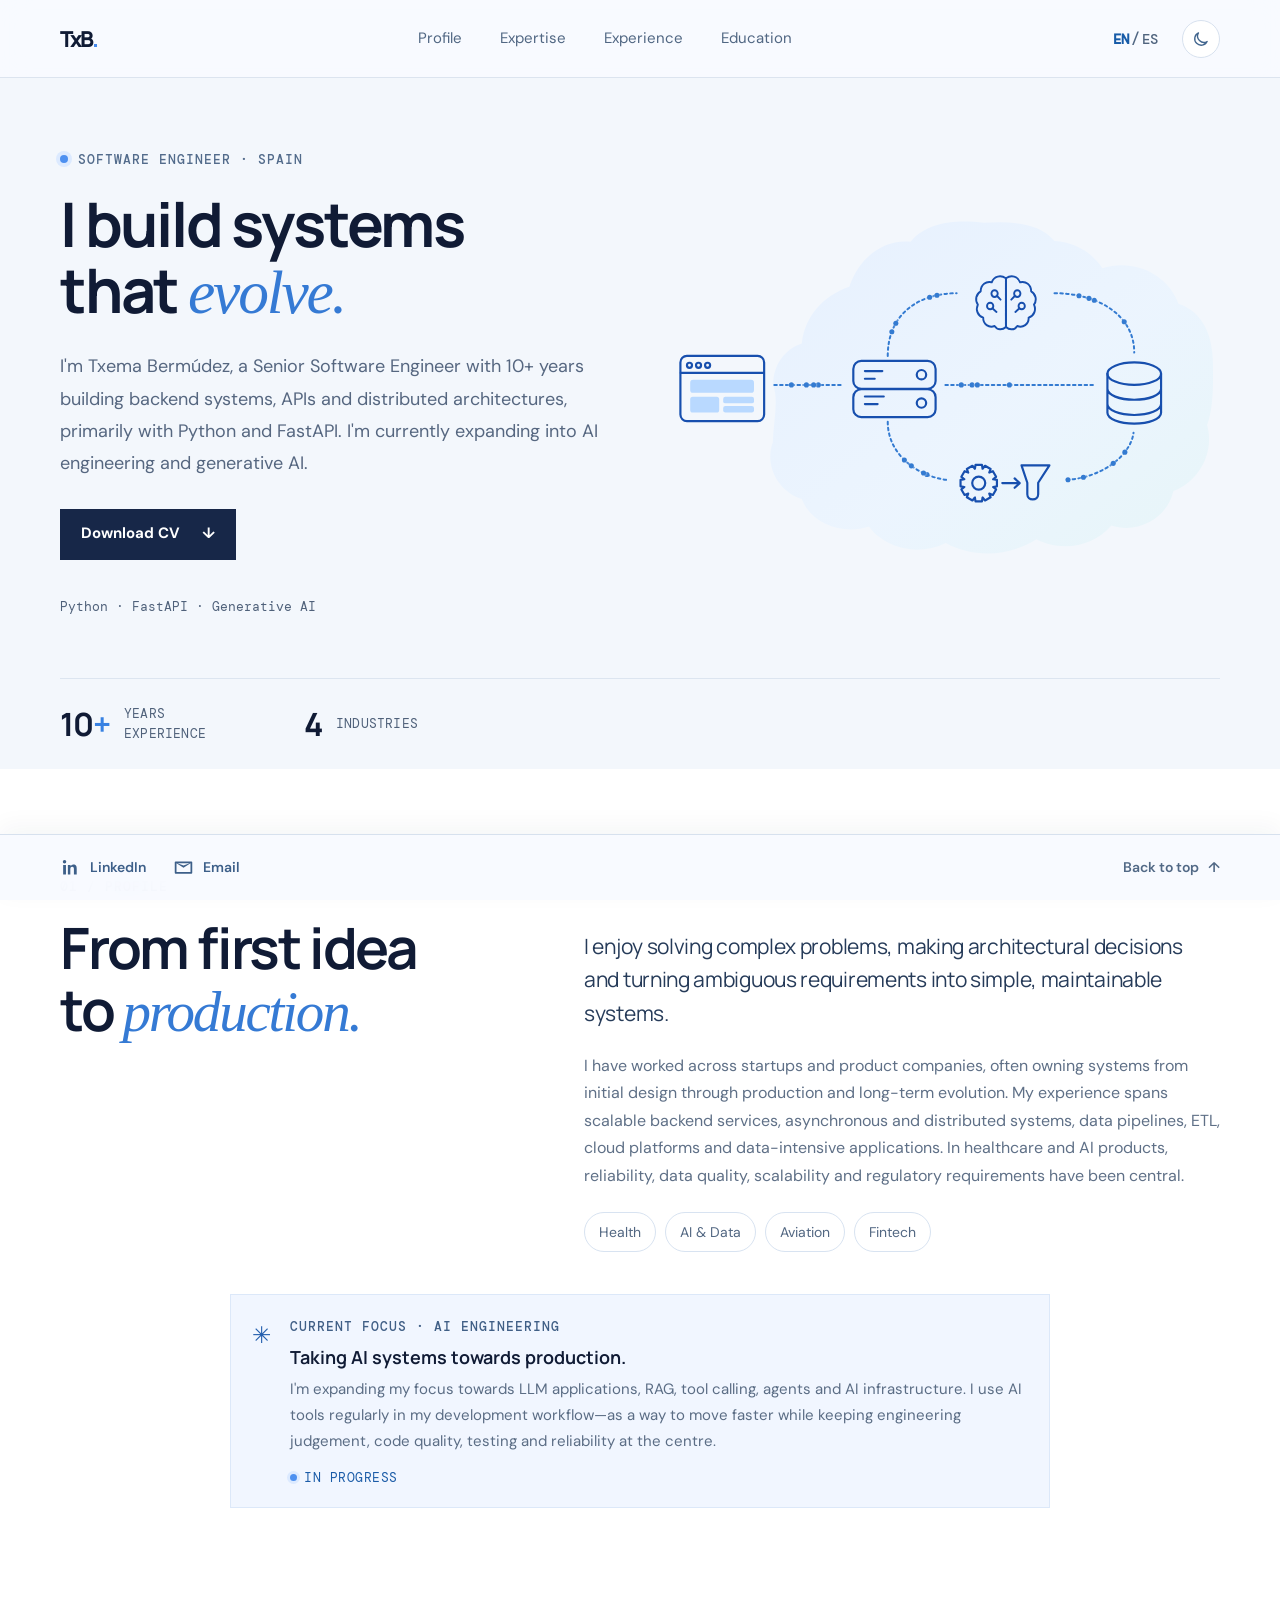
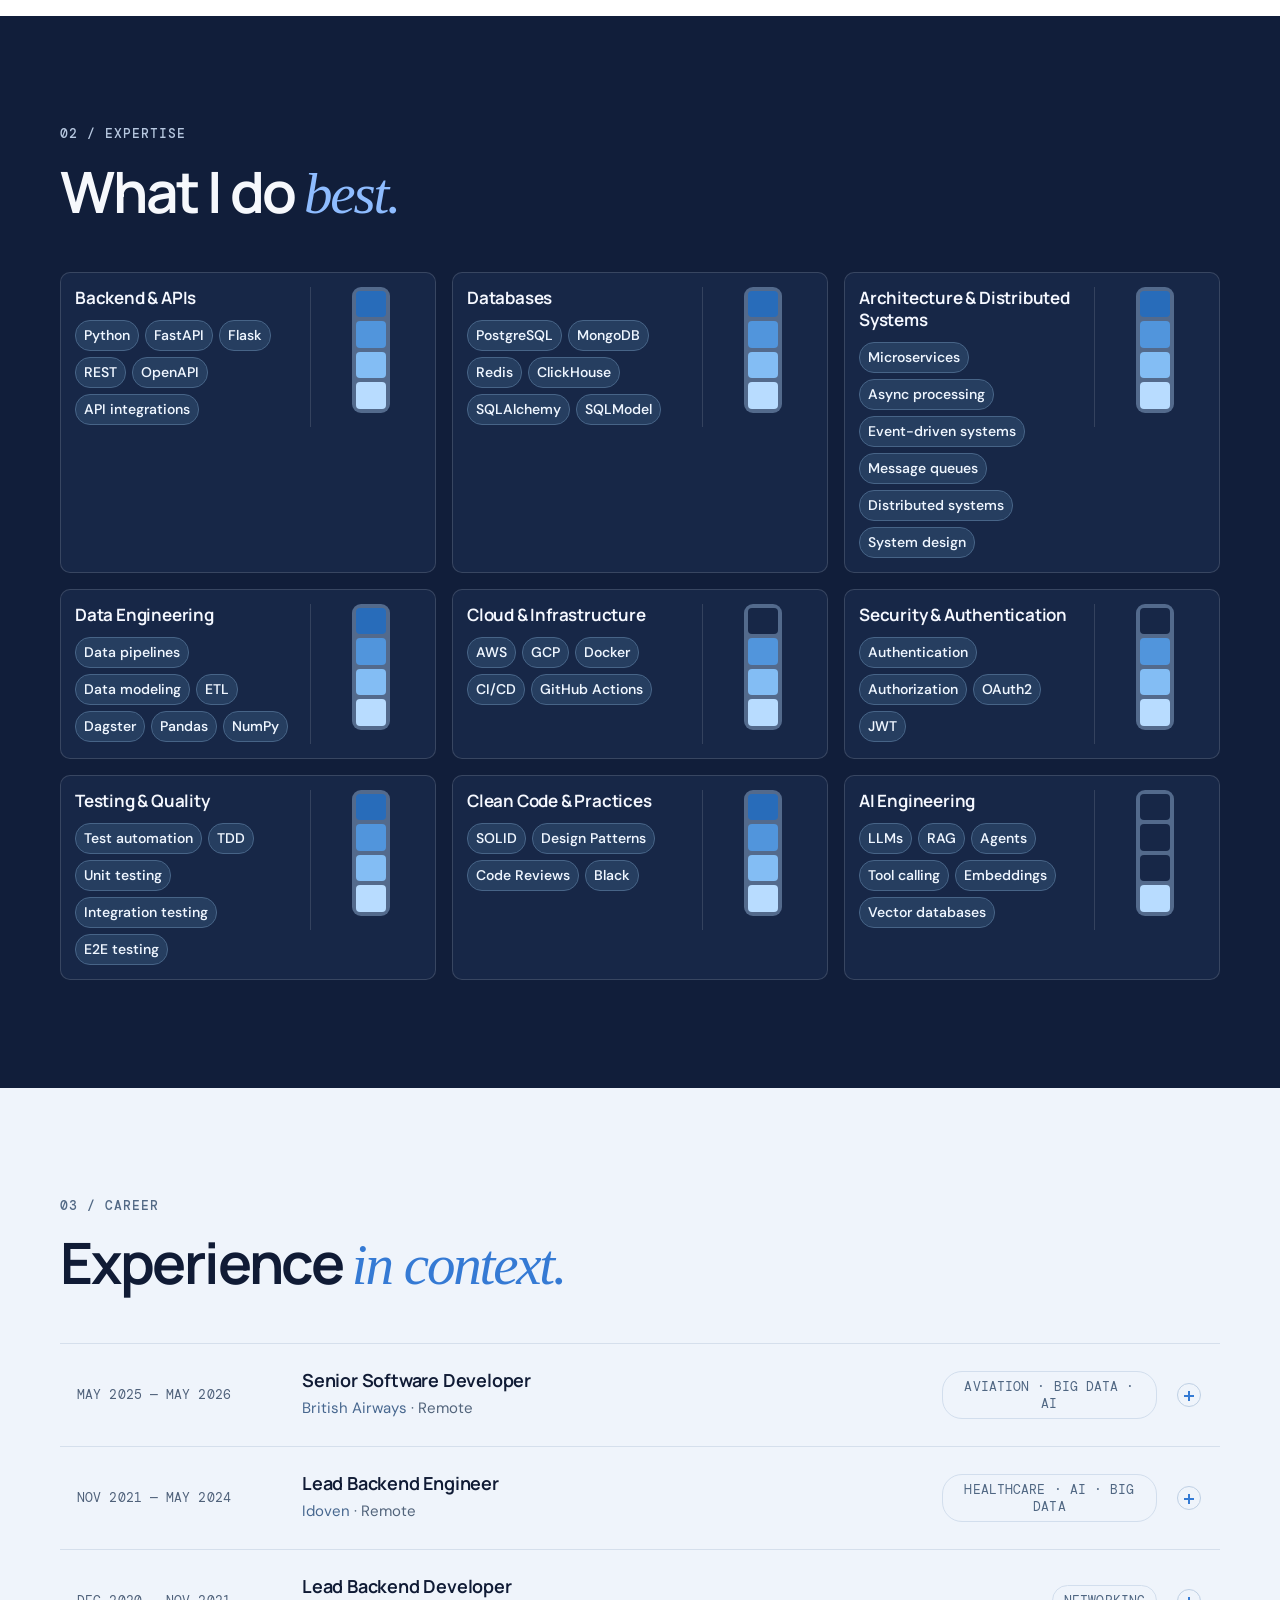
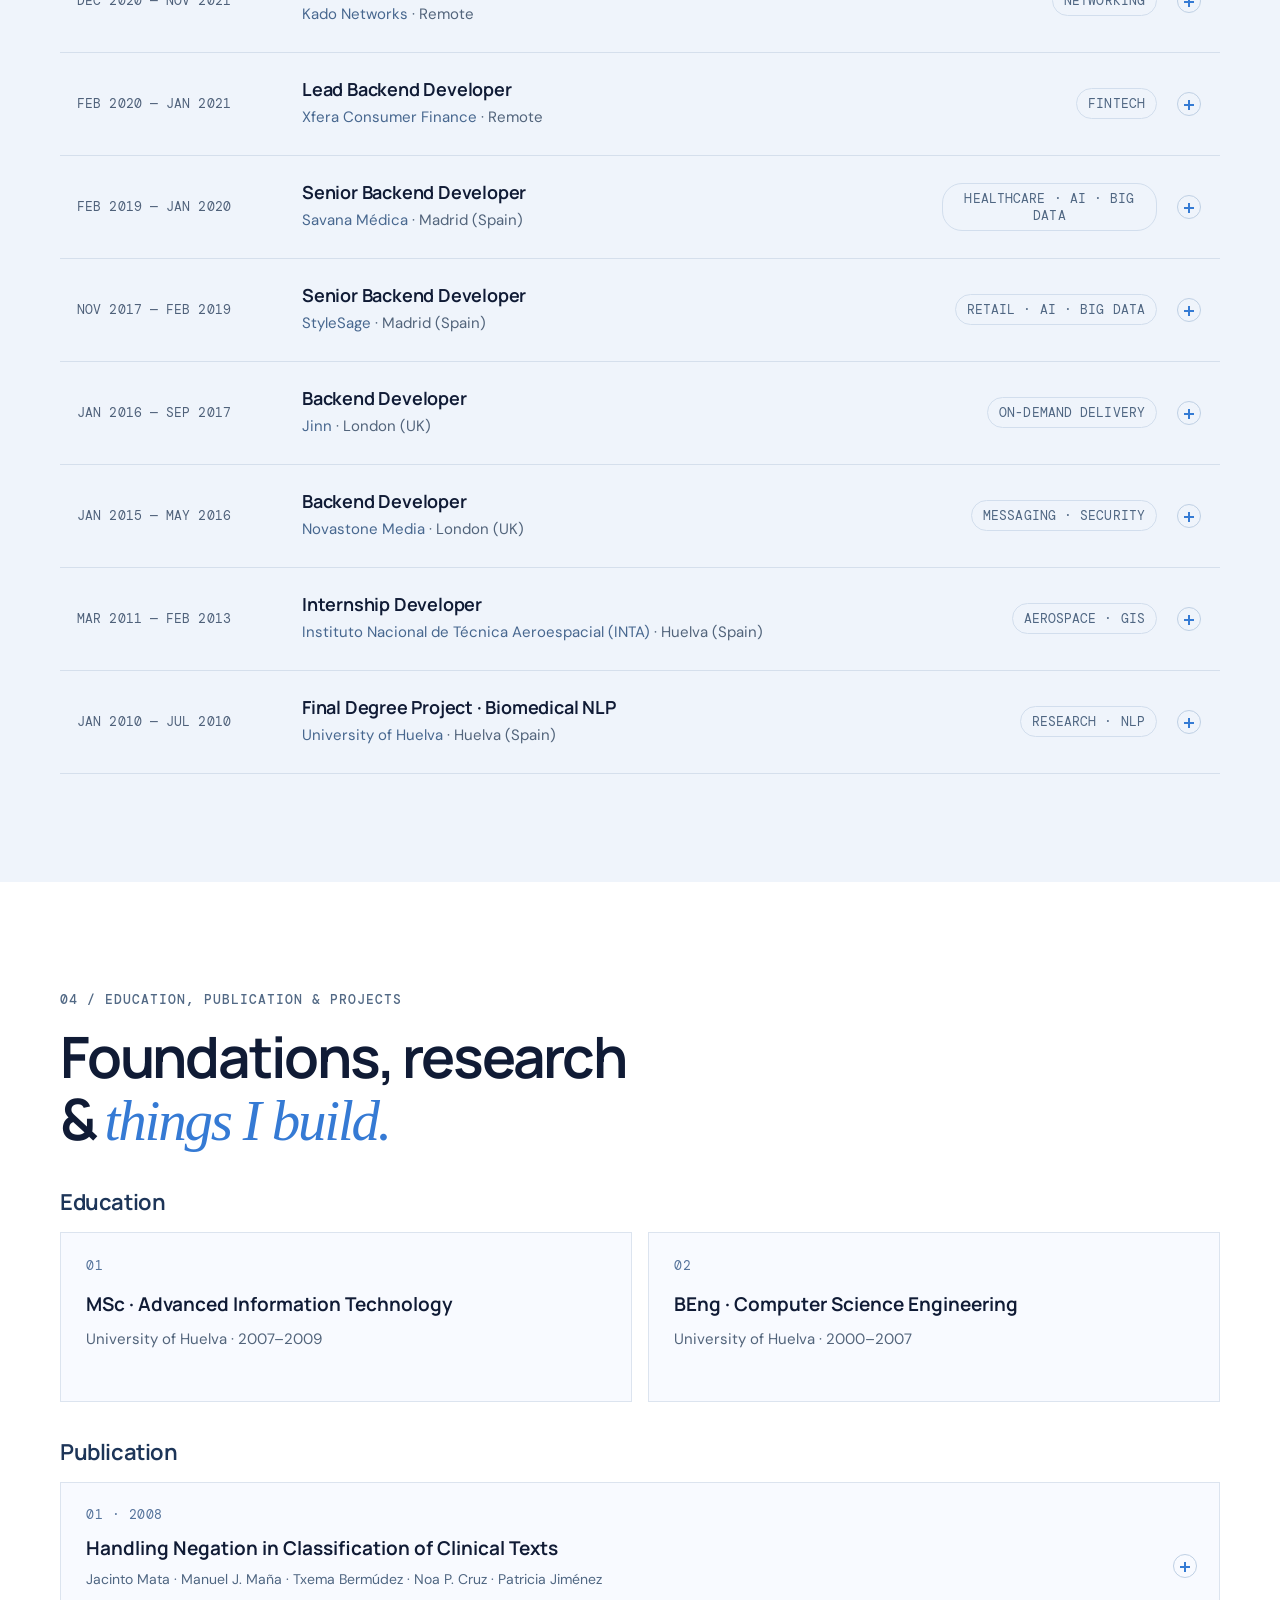
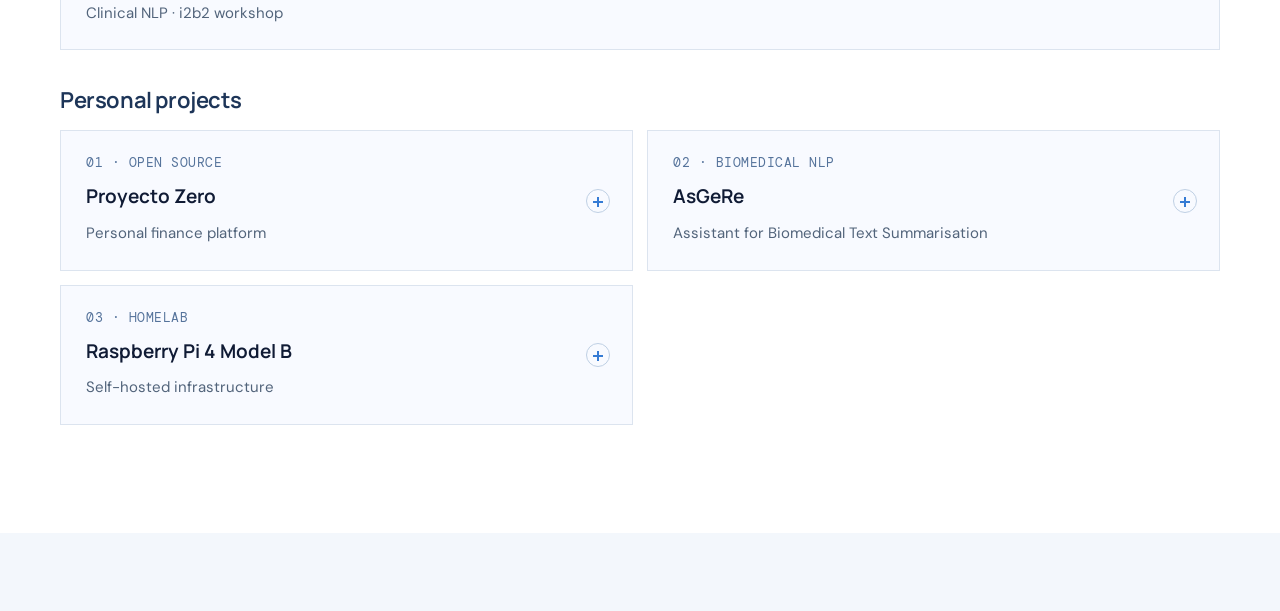
==== commit f3f94123: "Update expertise cards and remove duplicate experience link" ====
--- a/index.html
+++ b/index.html
@@ -3,7 +3,7 @@
 <a class="skip-link" href="#main" data-en="Skip to main content" data-es="Saltar al contenido principal">Skip to main content</a>
 <header class="topbar"><a class="wordmark" href="#home">TxB<span>.</span></a><nav aria-label="Main navigation"><a href="#about" data-en="Profile" data-es="Perfil">Profile</a><a href="#skills" data-en="Expertise" data-es="Especialidades">Expertise</a><a href="#experience" data-en="Experience" data-es="Experiencia">Experience</a><a href="#education" data-en="Education" data-es="Formación">Education</a></nav><div class="header-controls"><nav class="lang-switch" aria-label="Language selector"><button class="active" data-lang="en" aria-pressed="true">EN</button><span>/</span><button data-lang="es" aria-pressed="false">ES</button></nav><button class="theme-toggle" id="themeToggle" type="button" aria-label="Switch to dark mode" title="Switch to dark mode"><svg class="theme-icon icon-moon" viewBox="0 0 24 24" aria-hidden="true"><path d="M20.2 15.4A8.5 8.5 0 0 1 8.6 3.8 8.7 8.7 0 1 0 20.2 15.4Z"/></svg><svg class="theme-icon icon-sun" viewBox="0 0 24 24" aria-hidden="true"><circle cx="12" cy="12" r="4"/><path d="M12 2v2m0 16v2M4.93 4.93l1.42 1.42m11.3 11.3 1.42 1.42M2 12h2m16 0h2M4.93 19.07l1.42-1.42m11.3-11.3 1.42-1.42"/></svg></button></div></header>
 <main id="main">
-<section class="hero wrap" id="home"><div class="hero-copy"><p class="eyebrow"><i></i><span data-en="SOFTWARE ENGINEER · SPAIN" data-es="SOFTWARE ENGINEER · ESPAÑA">SOFTWARE ENGINEER · SPAIN</span></p><h1 data-en="I build systems<br>that <em>evolve.</em>" data-es="Construyo sistemas<br>que <em>evolucionan.</em>">I build systems<br>that <em>evolve.</em></h1><p class="intro" data-en="I'm Txema Bermúdez, a Senior Software Engineer with 10+ years building backend systems, APIs and distributed architectures, primarily with Python and FastAPI. I'm currently expanding into AI engineering and generative AI." data-es="Soy Txema Bermúdez, Senior Software Engineer con más de 10 años desarrollando sistemas backend, APIs y arquitecturas distribuidas, principalmente con Python y FastAPI. Actualmente estoy ampliando mi trabajo hacia la ingeniería de IA y la IA generativa.">I'm Txema Bermúdez, a Senior Software Engineer with 10+ years building backend systems, APIs and distributed architectures, primarily with Python and FastAPI. I'm currently expanding into AI engineering and generative AI.</p><div class="hero-actions"><a class="button primary" href="cv.pdf" download><span data-en="Download CV" data-es="Descargar CV">Download CV</span> ↓</a><a class="button secondary" href="#experience"><span data-en="Explore experience" data-es="Ver trayectoria">Explore experience</span> ↘</a></div><div class="hero-meta"><span>Python · FastAPI · Generative AI</span></div></div><div class="hero-art"><svg class="system-diagram" viewBox="0 0 1536 1024" xmlns="http://www.w3.org/2000/svg" xmlns:xlink="http://www.w3.org/1999/xlink" role="img" aria-labelledby="systemDiagramTitle systemDiagramDescription" focusable="false"><title id="systemDiagramTitle" data-en="Backend system architecture" data-es="Arquitectura del sistema backend">Backend system architecture</title><desc id="systemDiagramDescription" data-en="A browser sends requests to an API. The API exchanges data with an AI model and a database, while an ETL process transforms data and exchanges results with the database." data-es="Un navegador envía solicitudes a una API. La API intercambia datos con un modelo de IA y una base de datos; un proceso ETL transforma datos e intercambia resultados con la base de datos.">A browser sends requests to an API. The API exchanges data with an AI model and a database, while an ETL process transforms data and exchanges results with the database.</desc>
+<section class="hero wrap" id="home"><div class="hero-copy"><p class="eyebrow"><i></i><span data-en="SOFTWARE ENGINEER · SPAIN" data-es="SOFTWARE ENGINEER · ESPAÑA">SOFTWARE ENGINEER · SPAIN</span></p><h1 data-en="I build systems<br>that <em>evolve.</em>" data-es="Construyo sistemas<br>que <em>evolucionan.</em>">I build systems<br>that <em>evolve.</em></h1><p class="intro" data-en="I'm Txema Bermúdez, a Senior Software Engineer with 10+ years building backend systems, APIs and distributed architectures, primarily with Python and FastAPI. I'm currently expanding into AI engineering and generative AI." data-es="Soy Txema Bermúdez, Senior Software Engineer con más de 10 años desarrollando sistemas backend, APIs y arquitecturas distribuidas, principalmente con Python y FastAPI. Actualmente estoy ampliando mi trabajo hacia la ingeniería de IA y la IA generativa.">I'm Txema Bermúdez, a Senior Software Engineer with 10+ years building backend systems, APIs and distributed architectures, primarily with Python and FastAPI. I'm currently expanding into AI engineering and generative AI.</p><div class="hero-actions"><a class="button primary" href="cv.pdf" download><span data-en="Download CV" data-es="Descargar CV">Download CV</span> ↓</a></div><div class="hero-meta"><span>Python · FastAPI · Generative AI</span></div></div><div class="hero-art"><svg class="system-diagram" viewBox="0 0 1536 1024" xmlns="http://www.w3.org/2000/svg" xmlns:xlink="http://www.w3.org/1999/xlink" role="img" aria-labelledby="systemDiagramTitle systemDiagramDescription" focusable="false"><title id="systemDiagramTitle" data-en="Backend system architecture" data-es="Arquitectura del sistema backend">Backend system architecture</title><desc id="systemDiagramDescription" data-en="A browser sends requests to an API. The API exchanges data with an AI model and a database, while an ETL process transforms data and exchanges results with the database." data-es="Un navegador envía solicitudes a una API. La API intercambia datos con un modelo de IA y una base de datos; un proceso ETL transforma datos e intercambia resultados con la base de datos.">A browser sends requests to an API. The API exchanges data with an AI model and a database, while an ETL process transforms data and exchanges results with the database.</desc>
 <defs>
   <linearGradient id="cloudTint" x1="0" y1="0" x2="1" y2="1"><stop stop-color="#e4efff"/><stop offset=".55" stop-color="#eaf4ff"/><stop offset="1" stop-color="#e4f5f7"/></linearGradient>
   <path id="browserApi" d="M307 499H493"/><path id="apiBrowser" d="M493 499H307"/>
--- a/styles.css
+++ b/styles.css
@@ -262,3 +262,30 @@
 .skills .meter-segment.is-filled:nth-child(2){background:#70a7e8}
 .skills .meter-segment.is-filled:nth-child(3){background:#3d80cf}
 .skills .meter-segment.is-filled:nth-child(4){background:#255fae}
+
+
+/* Vertical proficiency bars with a two-thirds text area and room for three chip lines. */
+.skills .skill-list{display:grid;grid-template-columns:repeat(3,minmax(0,1fr));gap:16px;max-width:none;border:0}
+.skills .skill-row{display:grid;grid-template-columns:2fr 1fr;align-items:start;gap:12px;min-width:0;min-height:170px;padding:14px;background:#172747;border:1px solid #ffffff24;border-radius:10px}
+.skills .skill-info{display:flex;min-width:0;flex-direction:column;align-items:flex-start;gap:11px}
+.skills .skill-info h3{min-height:0;margin:0;color:#f5f8ff;font:650 17px/1.32 var(--display);letter-spacing:-.2px}
+.skills .skill-techs{display:flex;min-height:94px;flex-wrap:wrap;align-content:flex-start;align-items:flex-start;gap:6px}
+.skills .skill-techs span{padding:4px 8px;border:1px solid #ffffff28;border-radius:15px;background:#ffffff0b;color:#d4e3f7;font-size:13px;line-height:1.45;overflow-wrap:anywhere}
+.skills .skill-meter-row{display:grid;min-height:140px;place-items:start center;margin:0;padding-left:10px;border-left:1px solid #ffffff20}
+.skills .meter{display:flex;flex-direction:column-reverse;gap:4px;width:38px;height:126px;flex:none;padding:4px;overflow:hidden;border:0;border-radius:9px;background:#536a8c;box-shadow:none}
+.skills .meter:after{display:none}
+.skills .meter-segment{display:block;flex:1 1 0;width:100%;height:auto;min-height:0;border-radius:4px;background:#172747;transition:background .2s ease}
+.skills .meter-segment.is-filled.level-1{background:#b8dcff}
+.skills .meter-segment.is-filled.level-2{background:#83bdf4}
+.skills .meter-segment.is-filled.level-3{background:#5195dc}
+.skills .meter-segment.is-filled.level-4{background:#286cba}
+html[data-theme="dark"] .skills .meter-segment{background:#14243c}
+@media(max-width:900px){.skills .skill-list{grid-template-columns:repeat(2,minmax(0,1fr))}}
+@media(max-width:600px){.skills .skill-list{grid-template-columns:1fr}.skills .skill-row{min-height:170px;padding:14px}.skills .skill-techs{min-height:94px}.skills .skill-meter-row{min-height:140px}.skills .meter{height:126px}}
+
+
+/* Make expertise technology labels clearly visible while retaining three-line space. */
+.skills .skill-techs{min-height:102px;gap:6px}
+.skills .skill-techs span{padding:5px 8px;border-color:#476487;background:#263e60;color:#eff6ff;font-size:14px;font-weight:550;line-height:1.35}
+html[data-theme="dark"] .skills .skill-techs span{border-color:#476487;background:#263e60;color:#eff6ff}
+@media(max-width:600px){.skills .skill-techs{min-height:102px}.skills .skill-techs span{font-size:14px}}
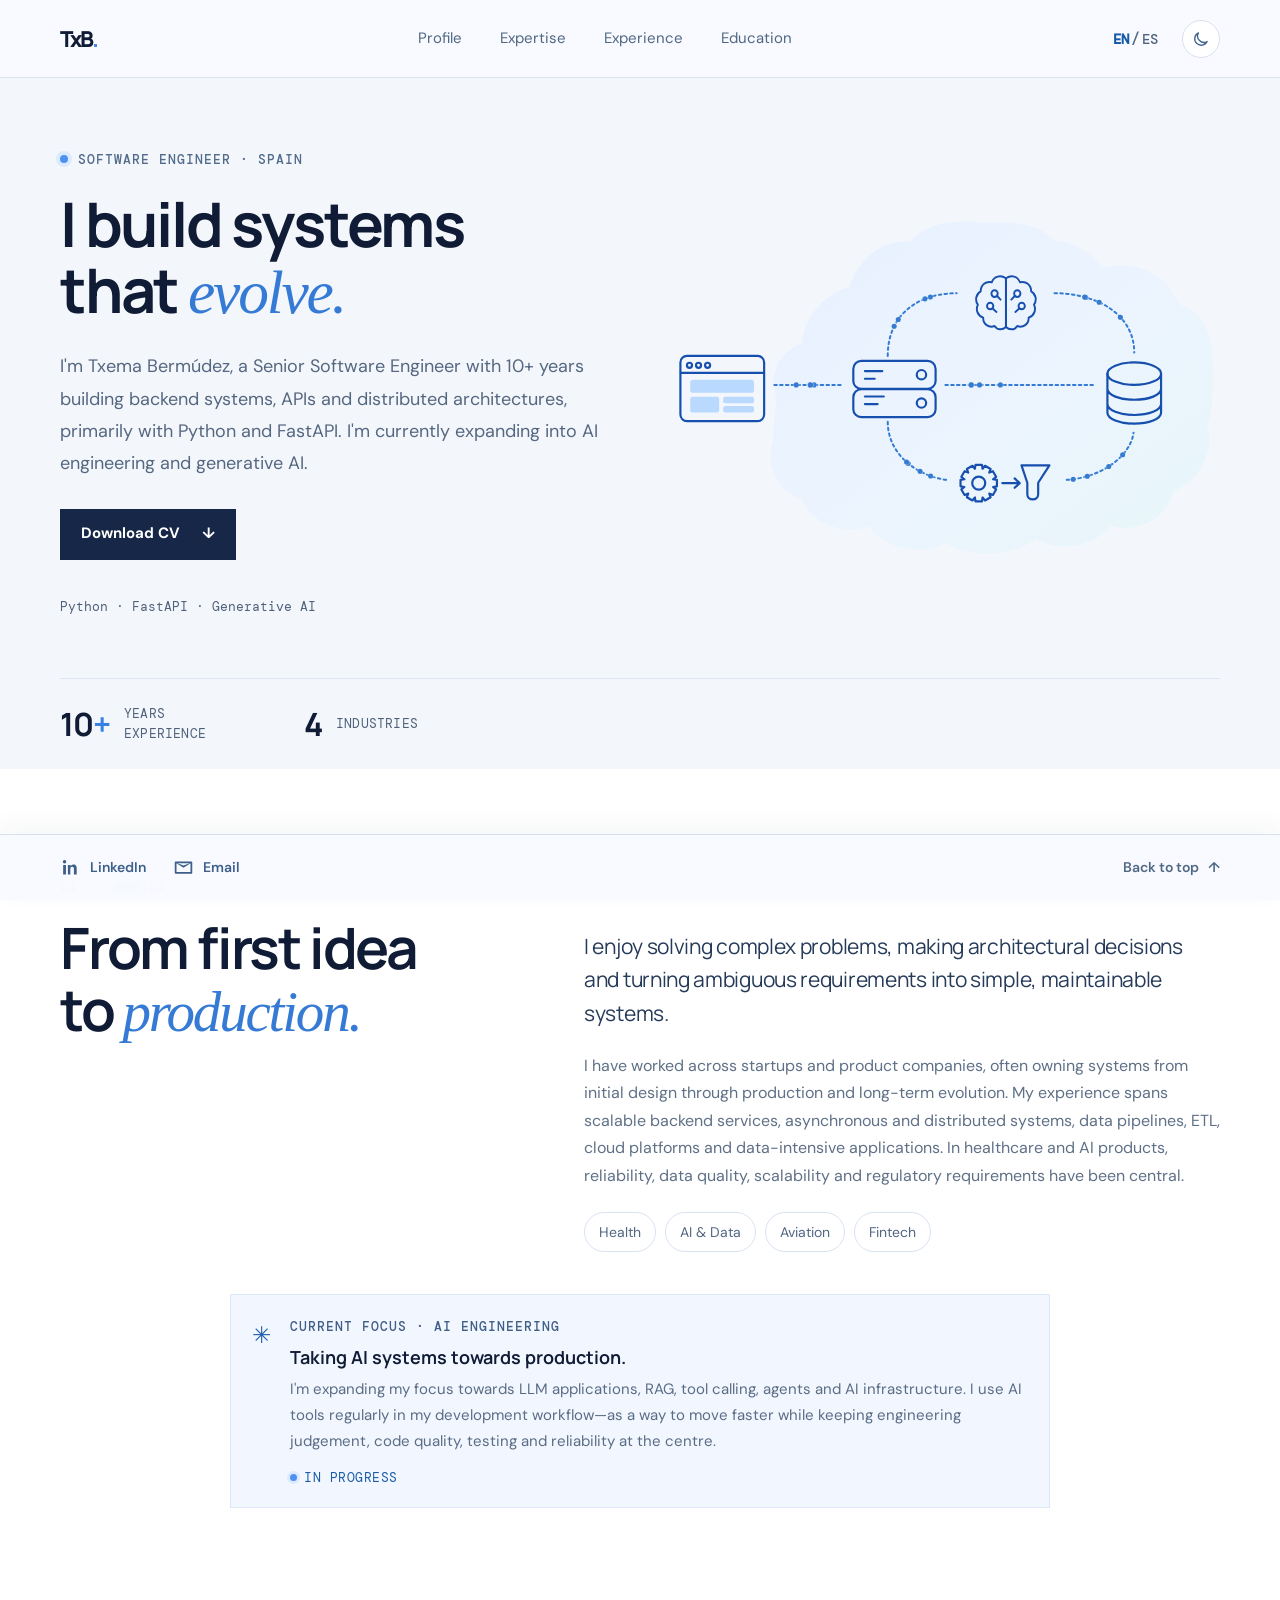
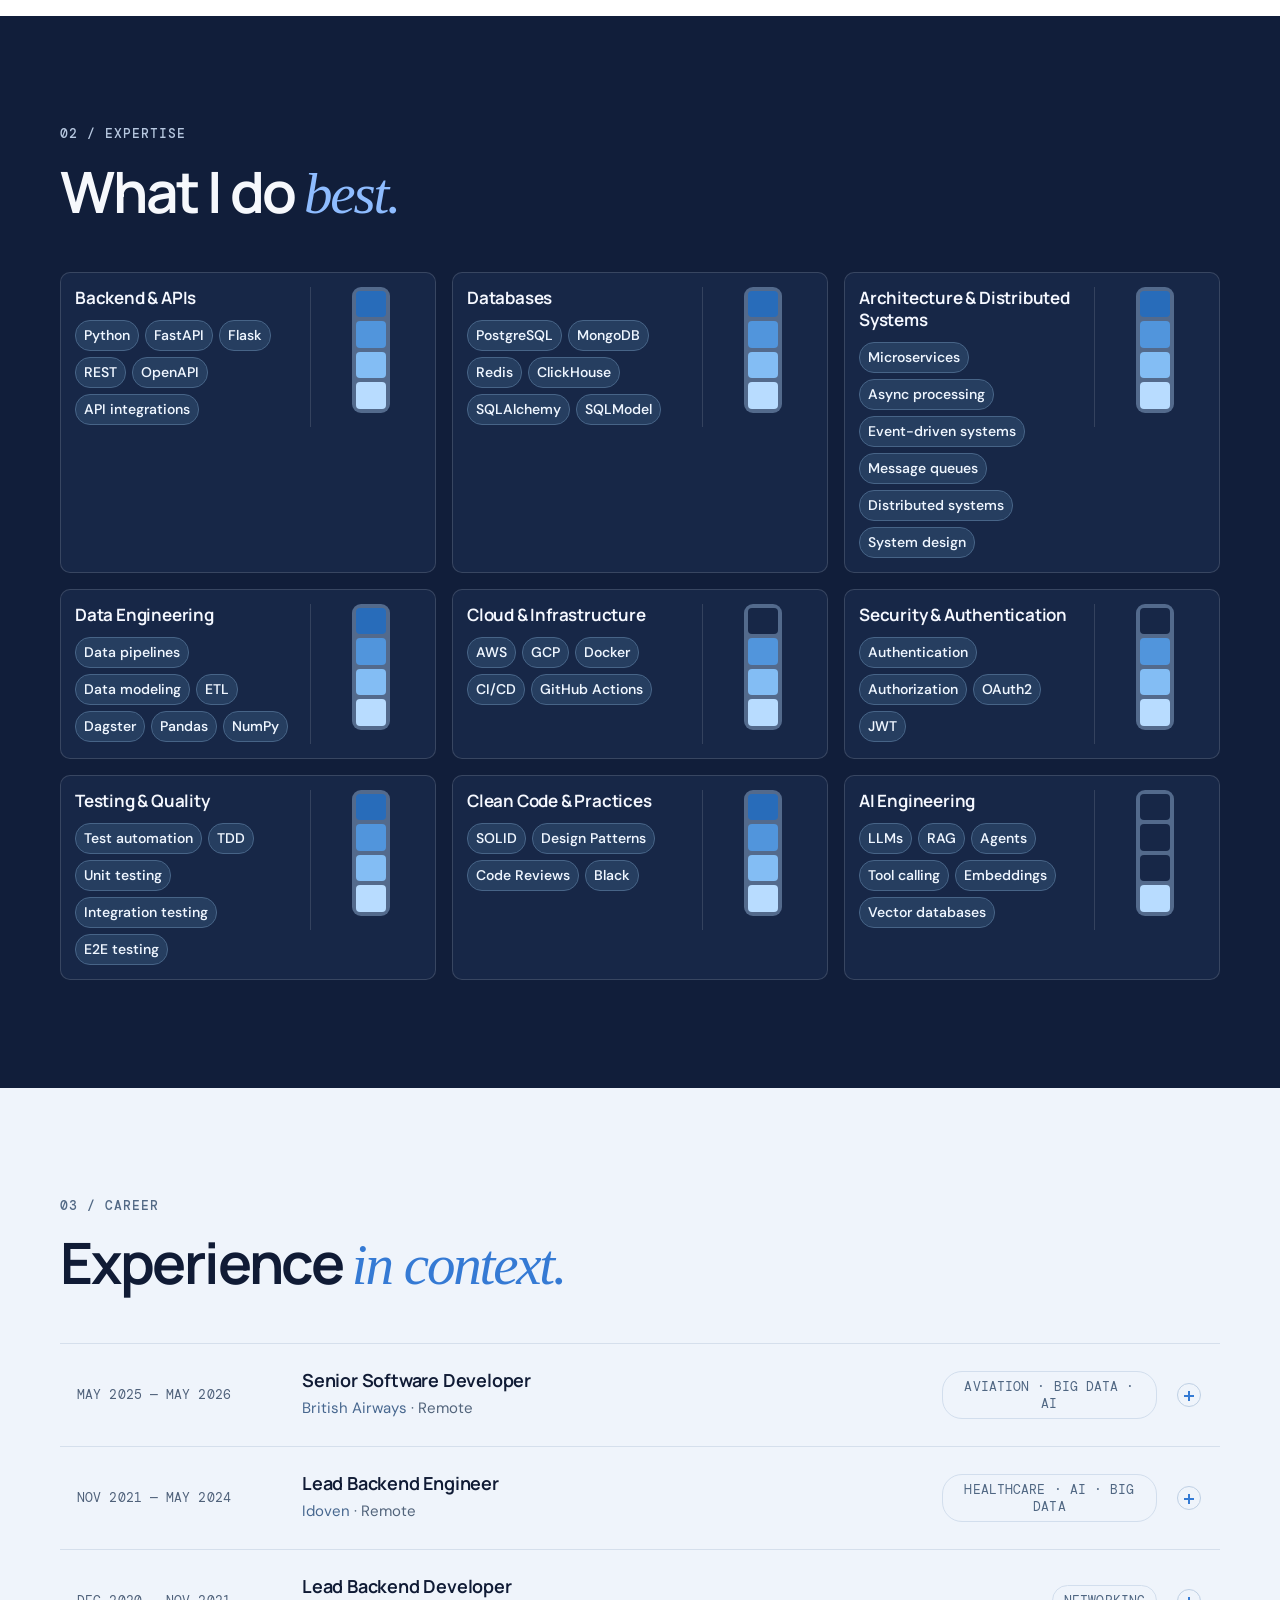
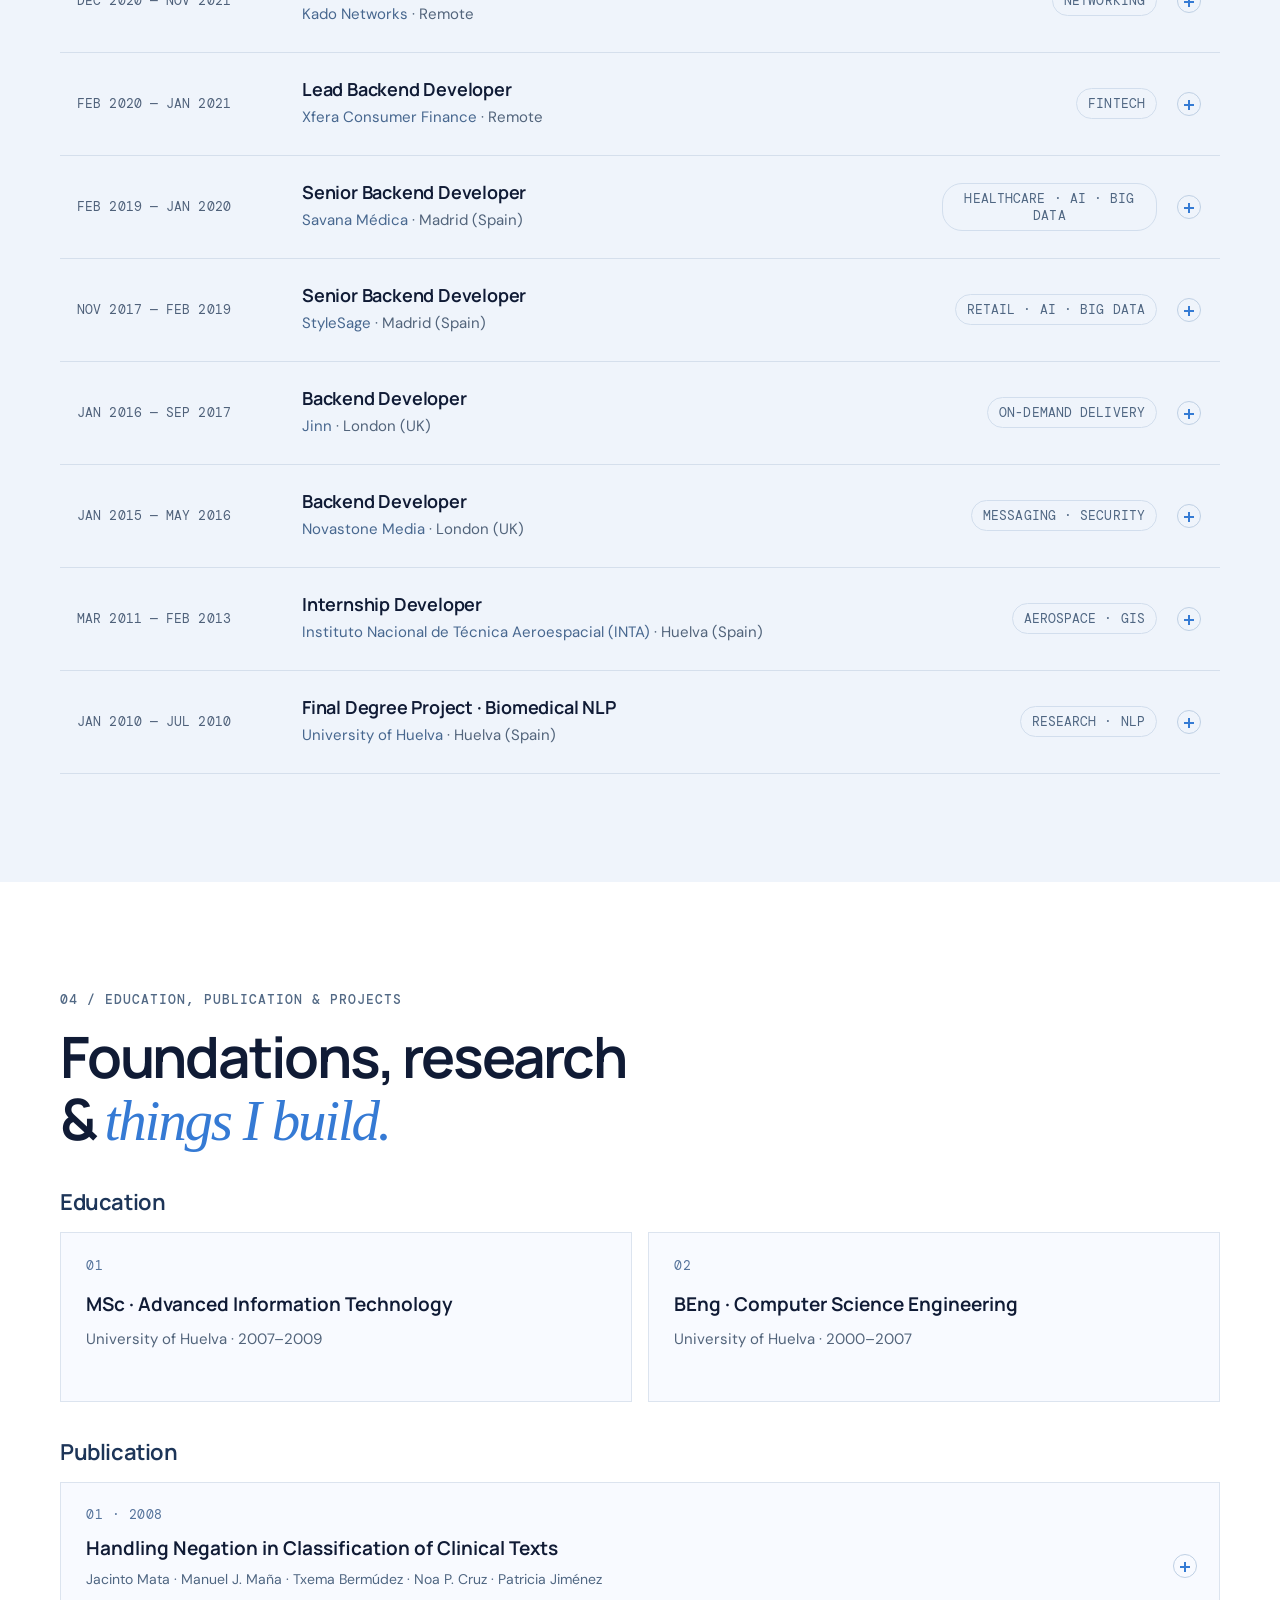
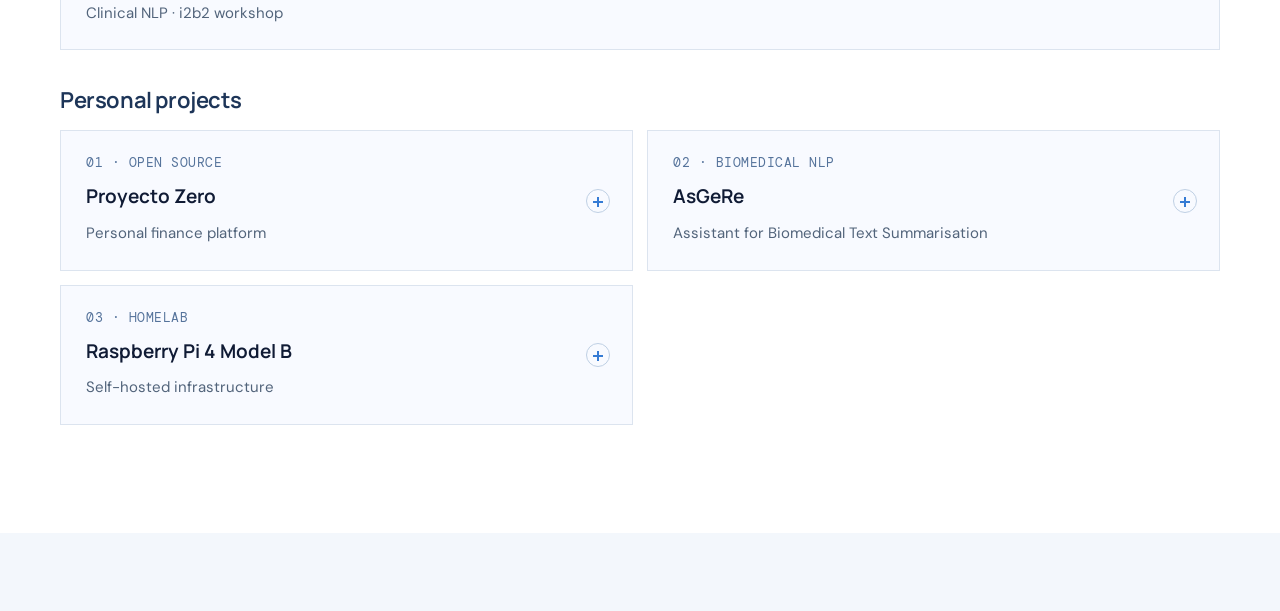
==== commit 202983aa: "Add Safari and bookmark icon formats" ====
--- a/index.html
+++ b/index.html
@@ -1,5 +1,5 @@
 <!doctype html>
-<html lang="en"><head><meta charset="utf-8"><meta name="viewport" content="width=device-width,initial-scale=1"><meta name="theme-color" content="#101b35"><meta name="description" content="Txema Bermúdez — Software Engineer specialising in Python backend systems, distributed architectures and generative AI."><title>Txema Bermúdez - Software Engineer</title><link rel="icon" type="image/svg+xml" href="assets/favicon.svg?v=2"><link rel="preconnect" href="https://fonts.googleapis.com"><link rel="preconnect" href="https://fonts.gstatic.com" crossorigin><link href="https://fonts.googleapis.com/css2?family=DM+Mono:wght@400;500&family=DM+Sans:wght@400;500;600;700&family=Manrope:wght@400;500;600;700;800&display=swap" rel="stylesheet"><script>(function(){try{var t=localStorage.getItem("txb-theme");if(t!=="dark"&&t!=="light")t=window.matchMedia("(prefers-color-scheme: dark)").matches?"dark":"light";document.documentElement.dataset.theme=t}catch(e){document.documentElement.dataset.theme="light"}})();</script><link rel="stylesheet" href="styles.css"></head><body>
+<html lang="en"><head><meta charset="utf-8"><meta name="viewport" content="width=device-width,initial-scale=1"><meta name="theme-color" content="#101b35"><meta name="description" content="Txema Bermúdez — Software Engineer specialising in Python backend systems, distributed architectures and generative AI."><title>Txema Bermúdez - Software Engineer</title><link rel="icon" href="/favicon.ico?v=3" sizes="16x16 32x32" type="image/x-icon"><link rel="icon" type="image/png" sizes="16x16" href="/favicon-16.png?v=3"><link rel="icon" type="image/png" sizes="32x32" href="/favicon-32.png?v=3"><link rel="icon" type="image/svg+xml" href="/assets/favicon.svg?v=3"><link rel="apple-touch-icon" sizes="180x180" href="/apple-touch-icon.png?v=3"><link rel="mask-icon" href="/assets/safari-pinned-tab.svg?v=1" color="#172748"><link rel="preconnect" href="https://fonts.googleapis.com"><link rel="preconnect" href="https://fonts.gstatic.com" crossorigin><link href="https://fonts.googleapis.com/css2?family=DM+Mono:wght@400;500&family=DM+Sans:wght@400;500;600;700&family=Manrope:wght@400;500;600;700;800&display=swap" rel="stylesheet"><script>(function(){try{var t=localStorage.getItem("txb-theme");if(t!=="dark"&&t!=="light")t=window.matchMedia("(prefers-color-scheme: dark)").matches?"dark":"light";document.documentElement.dataset.theme=t}catch(e){document.documentElement.dataset.theme="light"}})();</script><link rel="stylesheet" href="styles.css"></head><body>
 <a class="skip-link" href="#main" data-en="Skip to main content" data-es="Saltar al contenido principal">Skip to main content</a>
 <header class="topbar"><a class="wordmark" href="#home">TxB<span>.</span></a><nav aria-label="Main navigation"><a href="#about" data-en="Profile" data-es="Perfil">Profile</a><a href="#skills" data-en="Expertise" data-es="Especialidades">Expertise</a><a href="#experience" data-en="Experience" data-es="Experiencia">Experience</a><a href="#education" data-en="Education" data-es="Formación">Education</a></nav><div class="header-controls"><nav class="lang-switch" aria-label="Language selector"><button class="active" data-lang="en" aria-pressed="true">EN</button><span>/</span><button data-lang="es" aria-pressed="false">ES</button></nav><button class="theme-toggle" id="themeToggle" type="button" aria-label="Switch to dark mode" title="Switch to dark mode"><svg class="theme-icon icon-moon" viewBox="0 0 24 24" aria-hidden="true"><path d="M20.2 15.4A8.5 8.5 0 0 1 8.6 3.8 8.7 8.7 0 1 0 20.2 15.4Z"/></svg><svg class="theme-icon icon-sun" viewBox="0 0 24 24" aria-hidden="true"><circle cx="12" cy="12" r="4"/><path d="M12 2v2m0 16v2M4.93 4.93l1.42 1.42m11.3 11.3 1.42 1.42M2 12h2m16 0h2M4.93 19.07l1.42-1.42m11.3-11.3 1.42-1.42"/></svg></button></div></header>
 <main id="main">
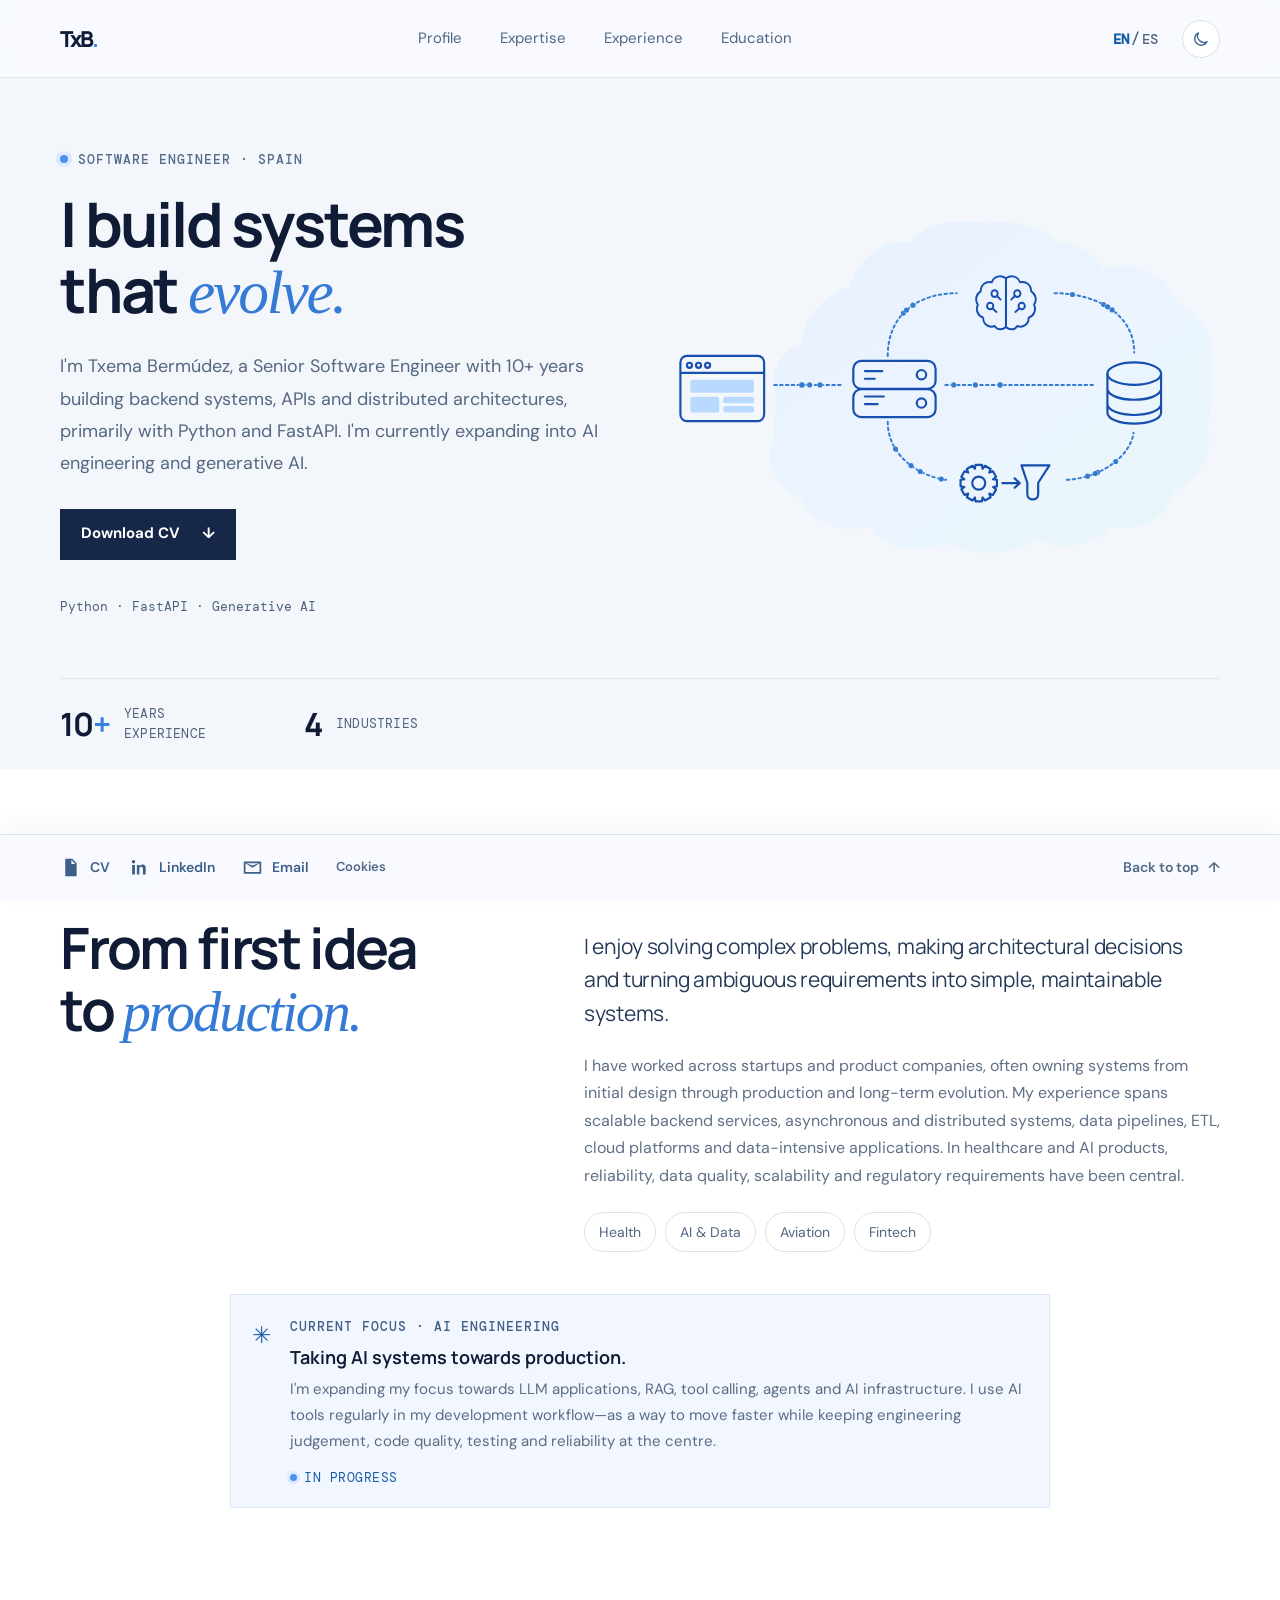
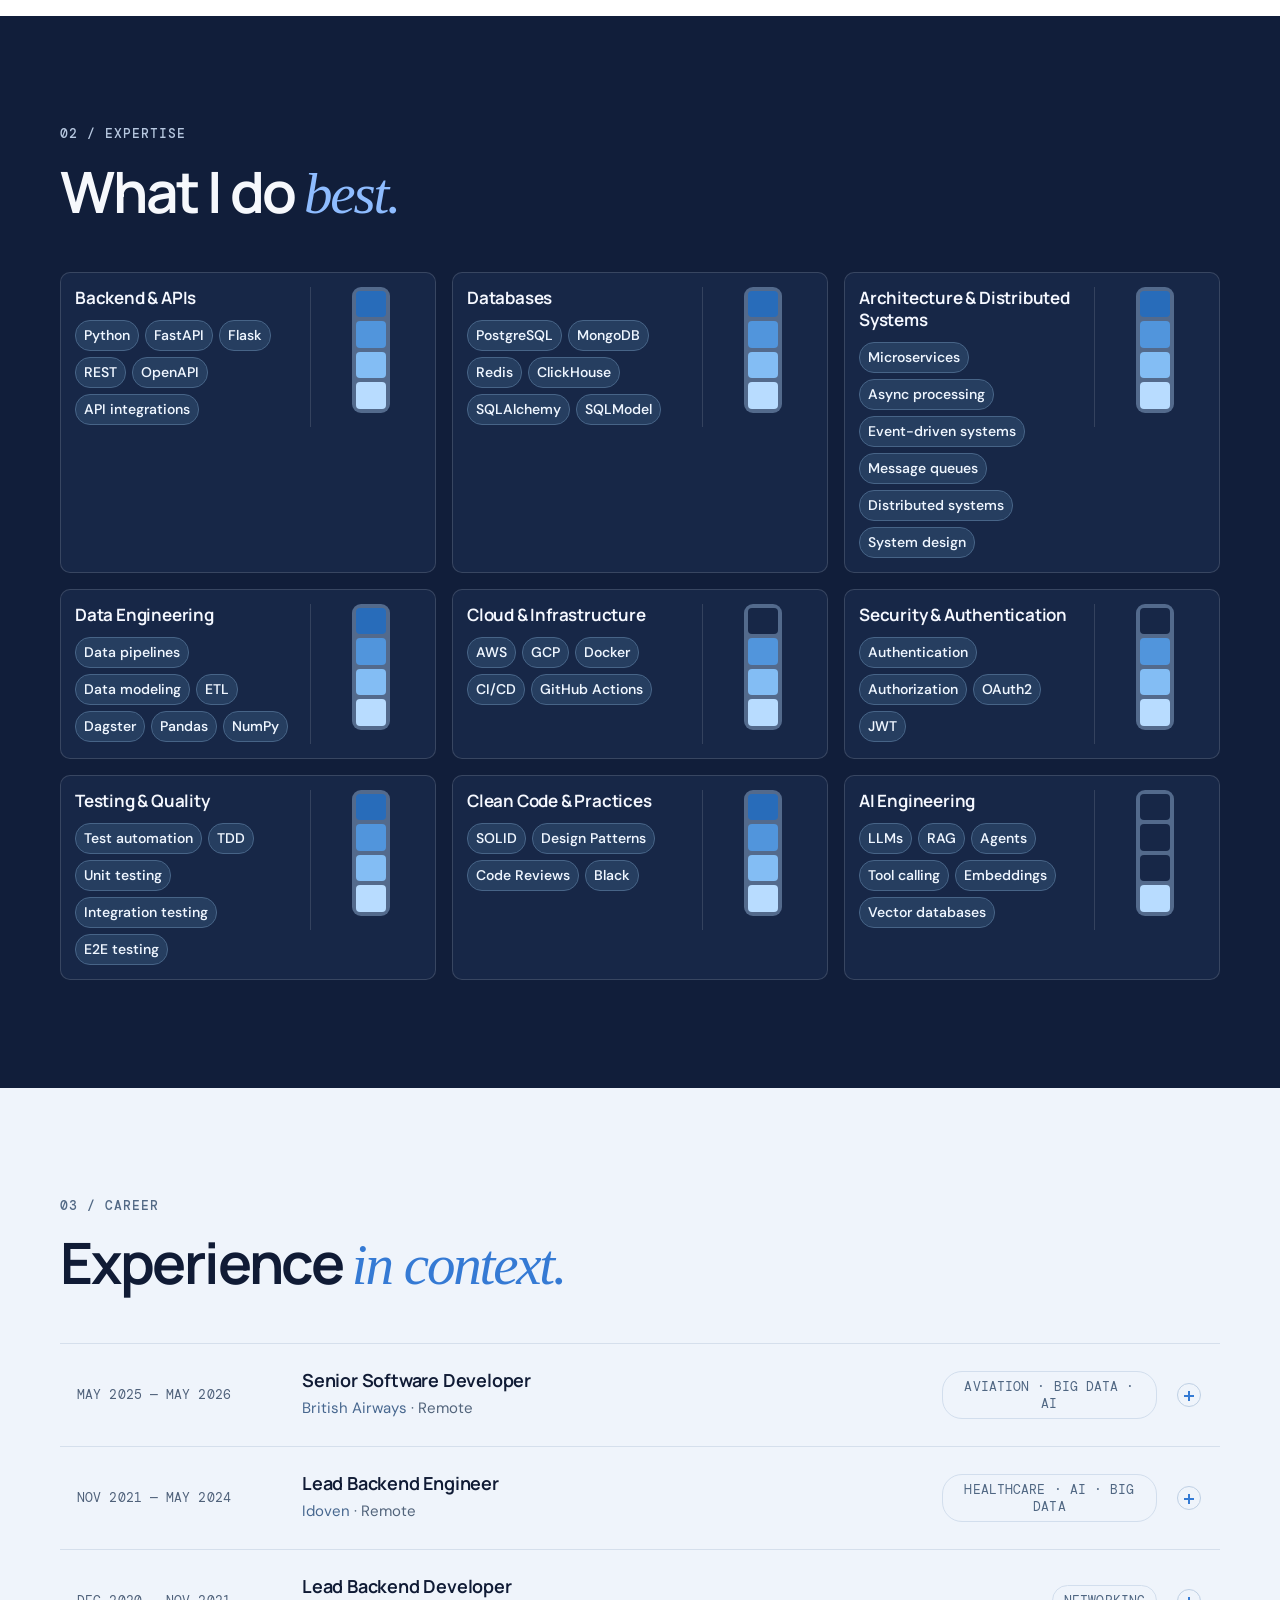
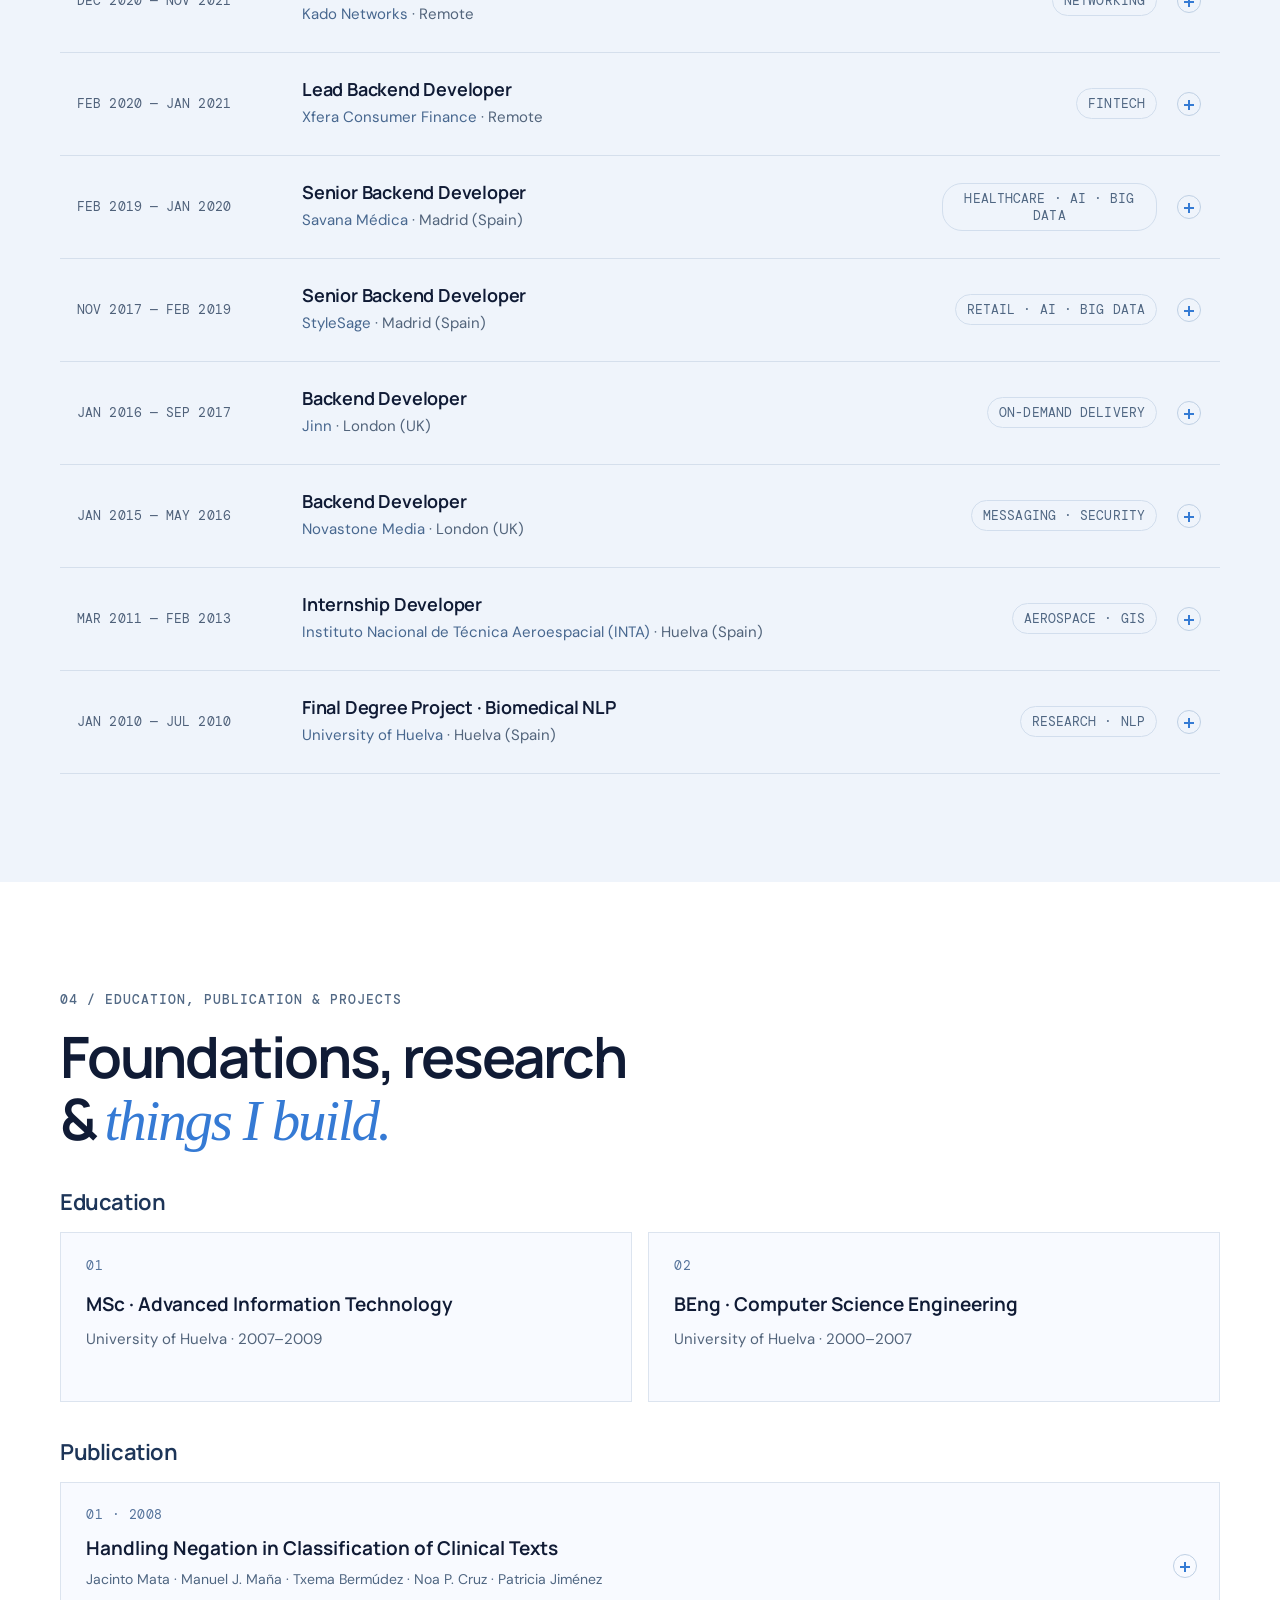
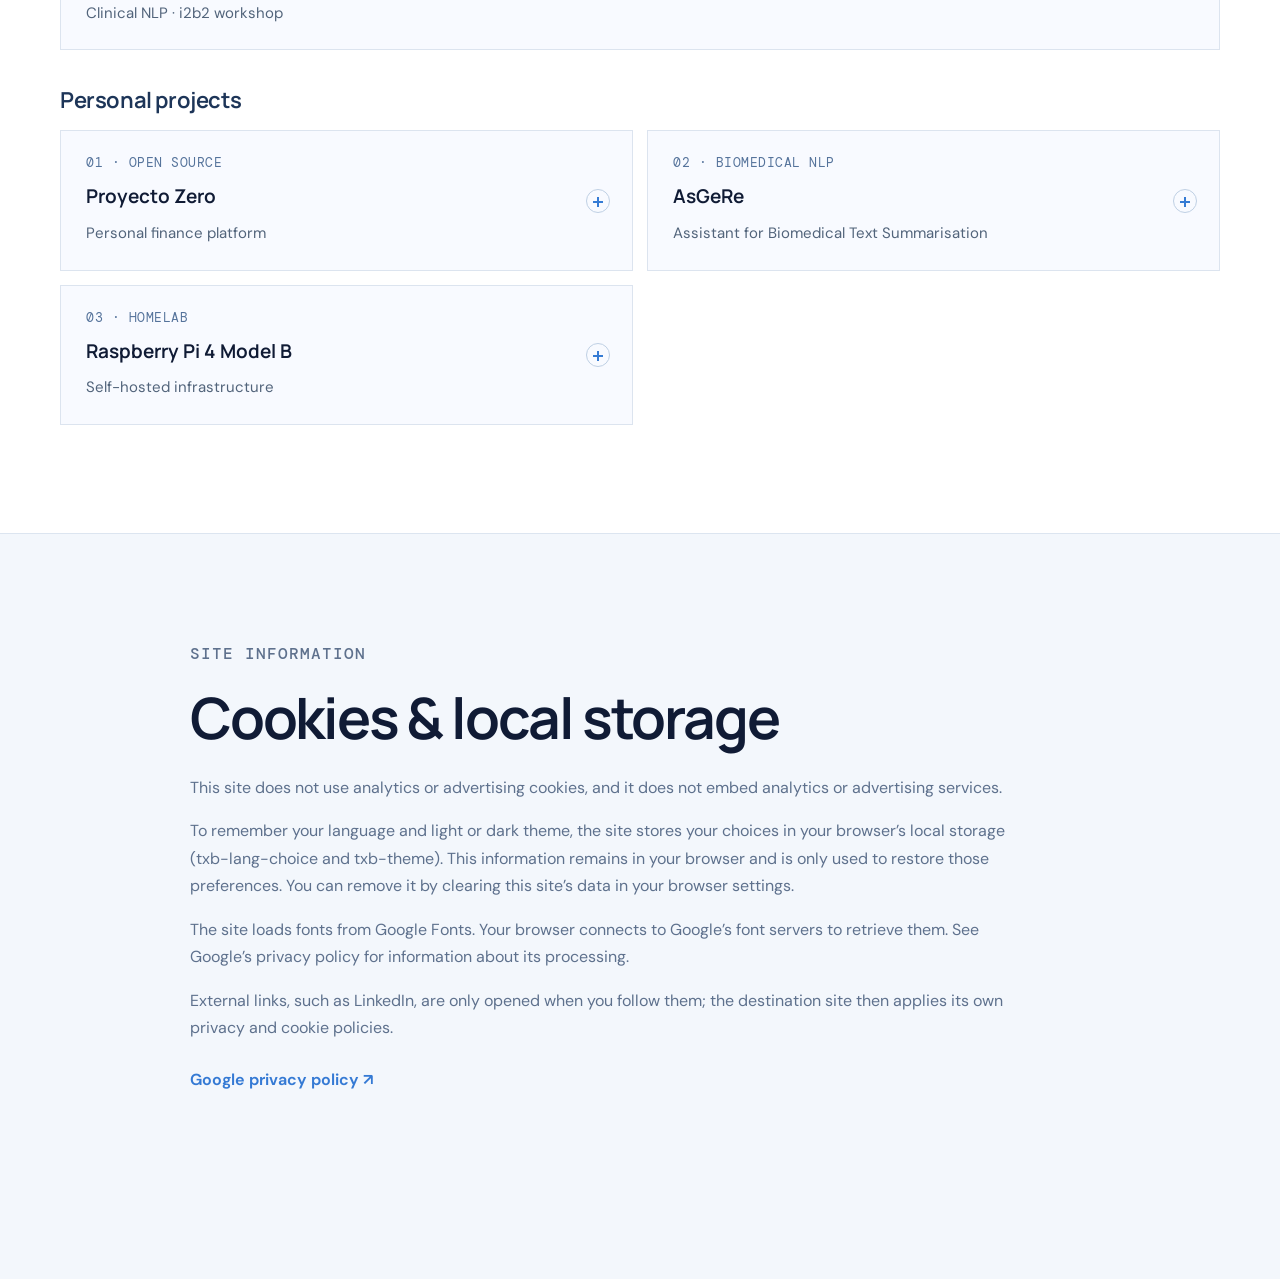
==== commit 0c47f19b: "Add cookie information and CV footer link" ====
--- a/index.html
+++ b/index.html
@@ -43,4 +43,4 @@
 <details class="project-card"><summary><span class="card-index">02 · BIOMEDICAL NLP</span><h3>AsGeRe</h3><span class="project-sub" data-en="Assistant for Biomedical Text Summarisation" data-es="Asistente para resumen de textos biomédicos">Assistant for Biomedical Text Summarisation</span><span class="expand" aria-hidden="true"></span></summary><div class="project-details"><p data-en="A desktop application supporting extractive summaries and gold-standard dataset creation for evaluating automatic summarisation of biomedical texts. It preprocesses text, identifies language and biomedical concepts, splits content into sentences and displays concept-frequency distributions." data-es="Aplicación de escritorio para apoyar la creación de resúmenes extractivos y conjuntos Gold Standard con los que evaluar el resumen automático de textos biomédicos. Preprocesa textos, identifica el idioma y conceptos biomédicos, divide el contenido en frases y muestra la frecuencia de los conceptos.">A desktop application supporting extractive summaries and gold-standard dataset creation for evaluating automatic summarisation of biomedical texts. It preprocesses text, identifies language and biomedical concepts, splits content into sentences and displays concept-frequency distributions.</p><p><a class="paper-link" href="assets/AsGeRe.pdf" target="_blank" rel="noopener noreferrer" data-en="Read the final degree project PDF ↗" data-es="Leer el PDF del proyecto fin de carrera ↗">Read the final degree project PDF ↗</a></p><div class="tech-tags"><span>Java</span><span>Hibernate</span><span>MySQL</span><span>OpenNLP</span><span>MetaMap</span><span>JDOM</span><span>PDFBox</span><span>Google API Language</span><span>Eclipse</span><span>Scrum</span></div></div></details>
 <details class="project-card"><summary><span class="card-index">03 · HOMELAB</span><h3>Raspberry Pi 4 Model B</h3><span class="project-sub" data-en="Self-hosted infrastructure" data-es="Infraestructura propia">Self-hosted infrastructure</span><span class="expand" aria-hidden="true"></span></summary><div class="project-details"><p data-en="A self-hosted homelab running personal infrastructure, development tools, vehicle telemetry, media and home automation services." data-es="Homelab autogestionado con infraestructura personal, herramientas de desarrollo, telemetría del vehículo y servicios multimedia y de automatización doméstica.">A self-hosted homelab running personal infrastructure, development tools, vehicle telemetry, media and home automation services.</p><div class="homelab-grid"><div><b>NAS</b><span data-en="File storage" data-es="Almacenamiento de archivos">File storage</span></div><div><b>Git</b><span data-en="Code hosting" data-es="Alojamiento de código">Code hosting</span></div><div><b>Jenkins</b><span data-en="CI automation" data-es="Automatización CI">CI automation</span></div><div><b>TeslaMate</b><span data-en="Vehicle data" data-es="Datos del vehículo">Vehicle data</span></div><div><b>Kodi</b><span data-en="Media centre" data-es="Centro multimedia">Media centre</span></div><div><b>Home Assistant</b><span data-en="Home automation" data-es="Automatización doméstica">Home automation</span></div></div></div></details></div></div></div></section>
 
-</main><footer class="bottom-bar"><a class="social-linkedin" href="https://www.linkedin.com/in/josemariabermudez/?locale=en-US" target="_blank" rel="noopener noreferrer" aria-label="LinkedIn profile"><svg viewBox="0 0 24 24" aria-hidden="true"><path d="M5.2 3.5a2 2 0 1 1-.01 4.01 2 2 0 0 1 .01-4.01ZM3.6 9h3.2v11H3.6zM9 9h3.1v1.5h.05A3.4 3.4 0 0 1 15.2 8.7c3.3 0 3.9 2.1 3.9 4.8V20h-3.2v-5.8c0-1.4-.03-3.1-1.9-3.1s-2.2 1.5-2.2 3V20H9z"/></svg><span>LinkedIn</span></a><a href="mailto:txema.bermudez@gmail.com" aria-label="Email Txema Bermúdez"><svg viewBox="0 0 24 24" aria-hidden="true"><path d="M3 5h18a1 1 0 0 1 1 1v12a1 1 0 0 1-1 1H3a1 1 0 0 1-1-1V6a1 1 0 0 1 1-1Zm9 7.2L4 7v10h16V7l-8 5.2Zm0-2.4L19 7H5l7 2.8Z"/></svg><span>Email</span></a><a class="back-top" href="#home"><span data-en="Back to top" data-es="Volver arriba">Back to top</span> ↑</a></footer><script src="script.js"></script></body></html>
+<section class="section cookie-policy" id="cookies" aria-labelledby="cookie-policy-title"><div class="wrap cookie-copy"><p class="eyebrow" data-en="SITE INFORMATION" data-es="INFORMACIÓN DEL SITIO">SITE INFORMATION</p><h2 id="cookie-policy-title" data-en="Cookies &amp; local storage" data-es="Cookies y almacenamiento local">Cookies &amp; local storage</h2><p data-en="This site does not use analytics or advertising cookies, and it does not embed analytics or advertising services." data-es="Esta web no utiliza cookies de analítica o publicidad ni incorpora servicios de seguimiento o publicidad.">This site does not use analytics or advertising cookies, and it does not embed analytics or advertising services.</p><p data-en="To remember your language and light or dark theme, the site stores your choices in your browser’s local storage (txb-lang-choice and txb-theme). This information remains in your browser and is only used to restore those preferences. You can remove it by clearing this site’s data in your browser settings." data-es="Para recordar el idioma y el tema claro u oscuro, la web guarda tu elección en el almacenamiento local del navegador (txb-lang-choice y txb-theme). Esta información permanece en tu navegador y solo se utiliza para recuperar esas preferencias. Puedes borrarla eliminando los datos de este sitio desde la configuración del navegador.">To remember your language and light or dark theme, the site stores your choices in your browser’s local storage (txb-lang-choice and txb-theme). This information remains in your browser and is only used to restore those preferences. You can remove it by clearing this site’s data in your browser settings.</p><p data-en="The site loads fonts from Google Fonts. Your browser connects to Google’s font servers to retrieve them. See Google’s privacy policy for information about its processing." data-es="La web carga las tipografías desde Google Fonts. Tu navegador se conecta a los servidores de Google para obtenerlas. Consulta la política de privacidad de Google para conocer cómo trata esos datos.">The site loads fonts from Google Fonts. Your browser connects to Google’s font servers to retrieve them. See Google’s privacy policy for information about its processing.</p><p data-en="External links, such as LinkedIn, are only opened when you follow them; the destination site then applies its own privacy and cookie policies." data-es="Los enlaces externos, como LinkedIn, solo se abren cuando haces clic; desde ese momento se aplican las políticas de privacidad y cookies del sitio de destino.">External links, such as LinkedIn, are only opened when you follow them; the destination site then applies its own privacy and cookie policies.</p><a class="cookie-external" href="https://policies.google.com/privacy" target="_blank" rel="noopener noreferrer" data-en="Google privacy policy ↗" data-es="Política de privacidad de Google ↗">Google privacy policy ↗</a></div></section></main><footer class="bottom-bar"><a class="social-cv" href="/cv.pdf" target="_blank" rel="noopener noreferrer" aria-label="CV PDF"><svg viewBox="0 0 24 24" aria-hidden="true"><path d="M6 2h8l5 5v15H6V2zm7 1.5V8h4.5L13 3.5zM9 12h7v1.5H9zm0 4h7v1.5H9z"/></svg><span>CV</span></a><a class="social-linkedin" href="https://www.linkedin.com/in/josemariabermudez/?locale=en-US" target="_blank" rel="noopener noreferrer" aria-label="LinkedIn profile"><svg viewBox="0 0 24 24" aria-hidden="true"><path d="M5.2 3.5a2 2 0 1 1-.01 4.01 2 2 0 0 1 .01-4.01ZM3.6 9h3.2v11H3.6zM9 9h3.1v1.5h.05A3.4 3.4 0 0 1 15.2 8.7c3.3 0 3.9 2.1 3.9 4.8V20h-3.2v-5.8c0-1.4-.03-3.1-1.9-3.1s-2.2 1.5-2.2 3V20H9z"/></svg><span>LinkedIn</span></a><a href="mailto:txema.bermudez@gmail.com" aria-label="Email Txema Bermúdez"><svg viewBox="0 0 24 24" aria-hidden="true"><path d="M3 5h18a1 1 0 0 1 1 1v12a1 1 0 0 1-1 1H3a1 1 0 0 1-1-1V6a1 1 0 0 1 1-1Zm9 7.2L4 7v10h16V7l-8 5.2Zm0-2.4L19 7H5l7 2.8Z"/></svg><span>Email</span></a><a class="cookie-link" href="#cookies" data-en="Cookies" data-es="Cookies">Cookies</a><a class="back-top" href="#home"><span data-en="Back to top" data-es="Volver arriba">Back to top</span> ↑</a></footer><script src="script.js"></script></body></html>
--- a/styles.css
+++ b/styles.css
@@ -289,3 +289,6 @@
 .skills .skill-techs span{padding:5px 8px;border-color:#476487;background:#263e60;color:#eff6ff;font-size:14px;font-weight:550;line-height:1.35}
 html[data-theme="dark"] .skills .skill-techs span{border-color:#476487;background:#263e60;color:#eff6ff}
 @media(max-width:600px){.skills .skill-techs{min-height:102px}.skills .skill-techs span{font-size:14px}}
+
+.cookie-policy{border-top:1px solid var(--line);background:var(--paper);scroll-margin-top:78px}.cookie-copy{max-width:900px}.cookie-policy h2{margin:0 0 25px}.cookie-policy p{max-width:820px;color:var(--muted);font-size:16px}.cookie-external{display:inline-block;margin-top:8px;color:#357ad4;font-weight:650}.bottom-bar .social-cv{margin-right:-8px}.bottom-bar .social-cv svg{fill:currentColor}.bottom-bar .cookie-link{font-size:13px;color:#526986}
+@media(max-width:600px){body{padding-bottom:100px}.bottom-bar{min-height:88px;display:grid;grid-template-columns:repeat(3,minmax(0,1fr));gap:4px 8px;padding:7px 12px}.bottom-bar a{justify-content:center;gap:5px;font-size:12px}.bottom-bar .social-cv{margin:0}.bottom-bar .cookie-link{grid-column:1/3;grid-row:2;justify-content:flex-start;padding-left:8px}.bottom-bar .back-top{grid-column:3;grid-row:2;justify-content:flex-end;margin:0;padding-right:8px}}
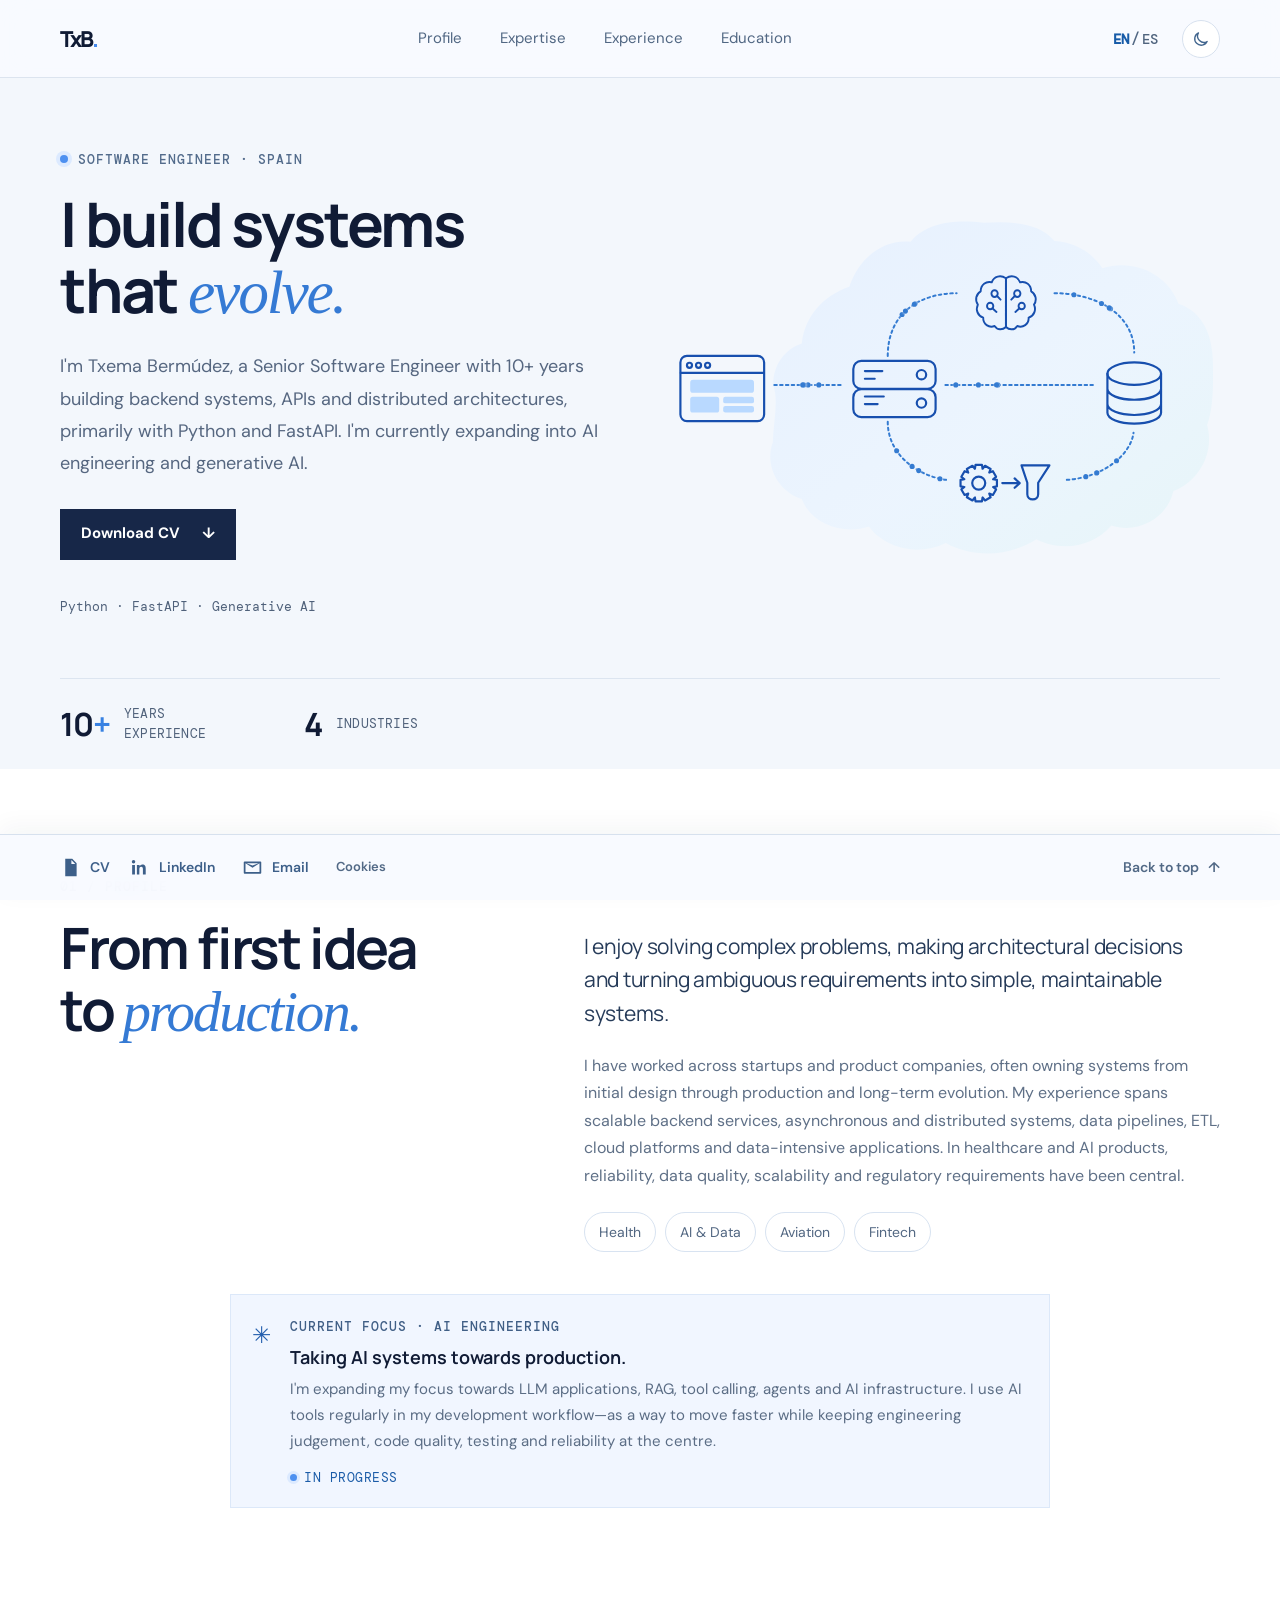
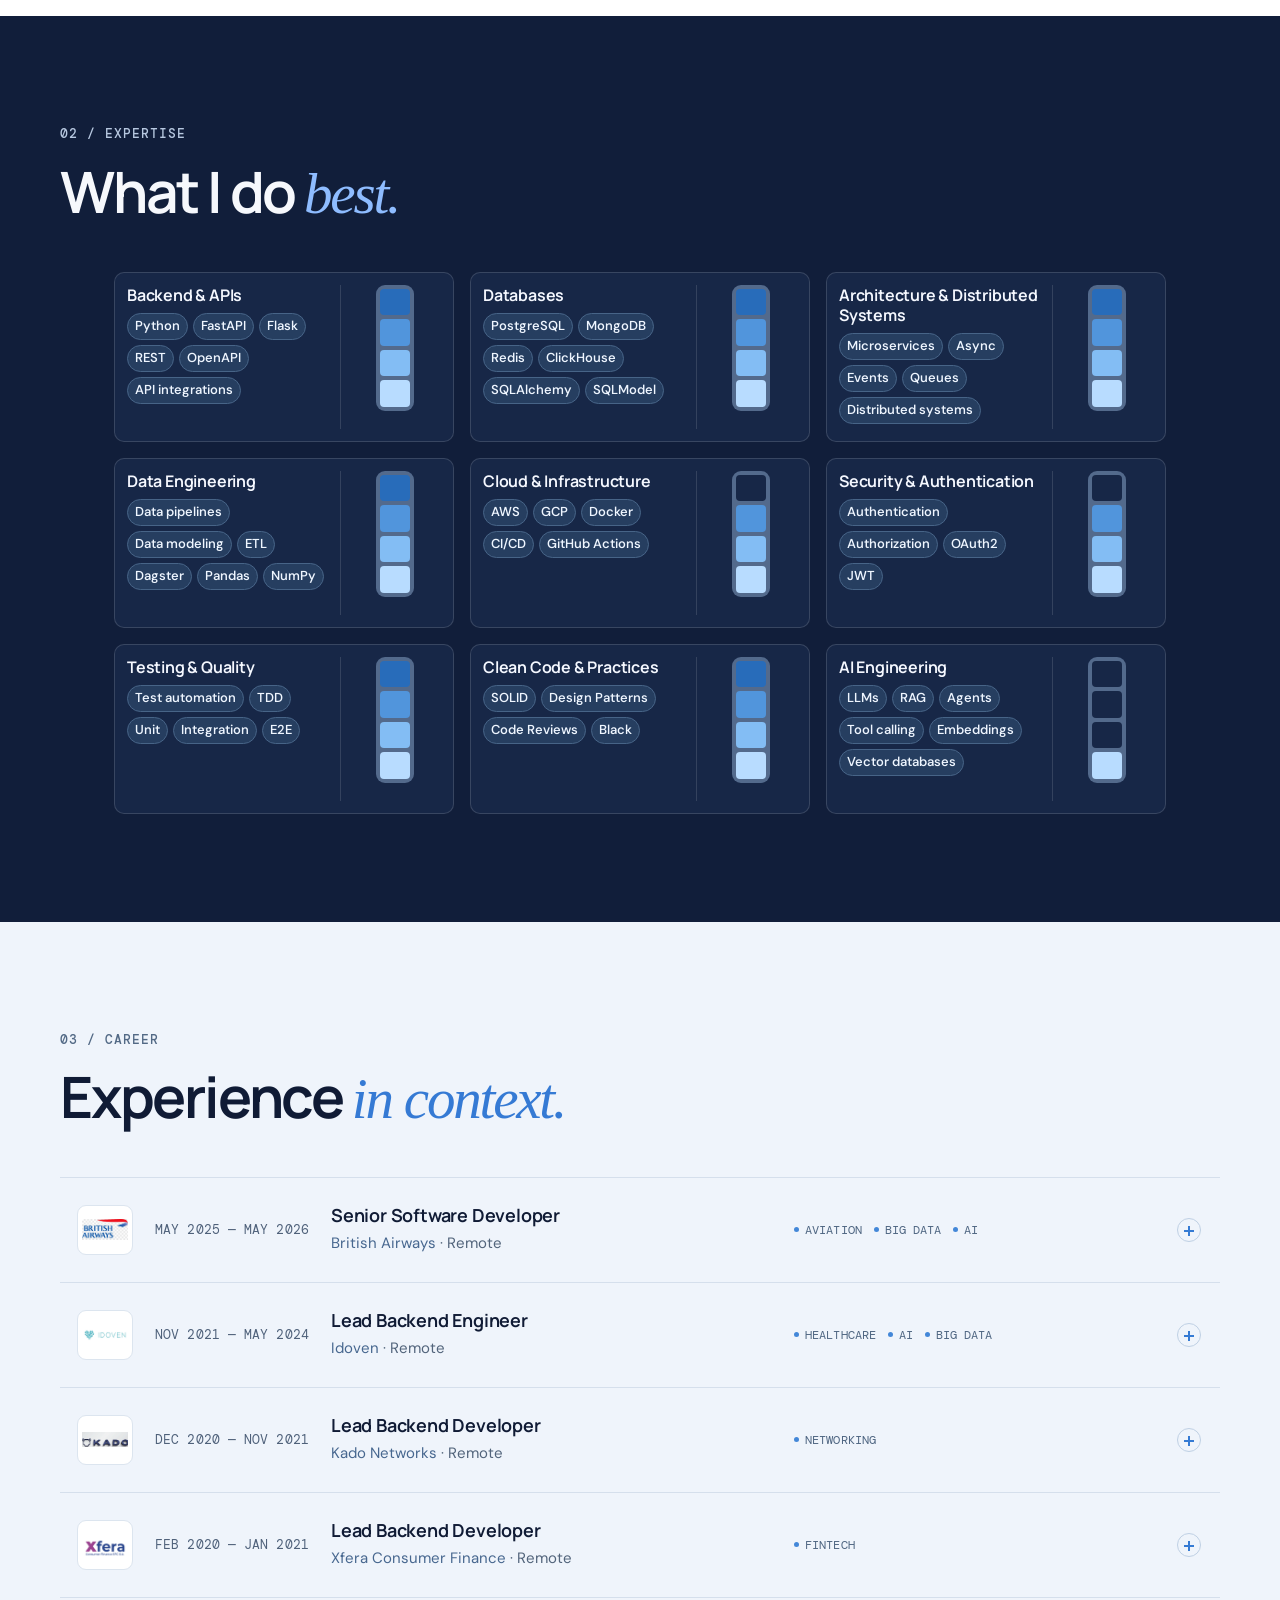
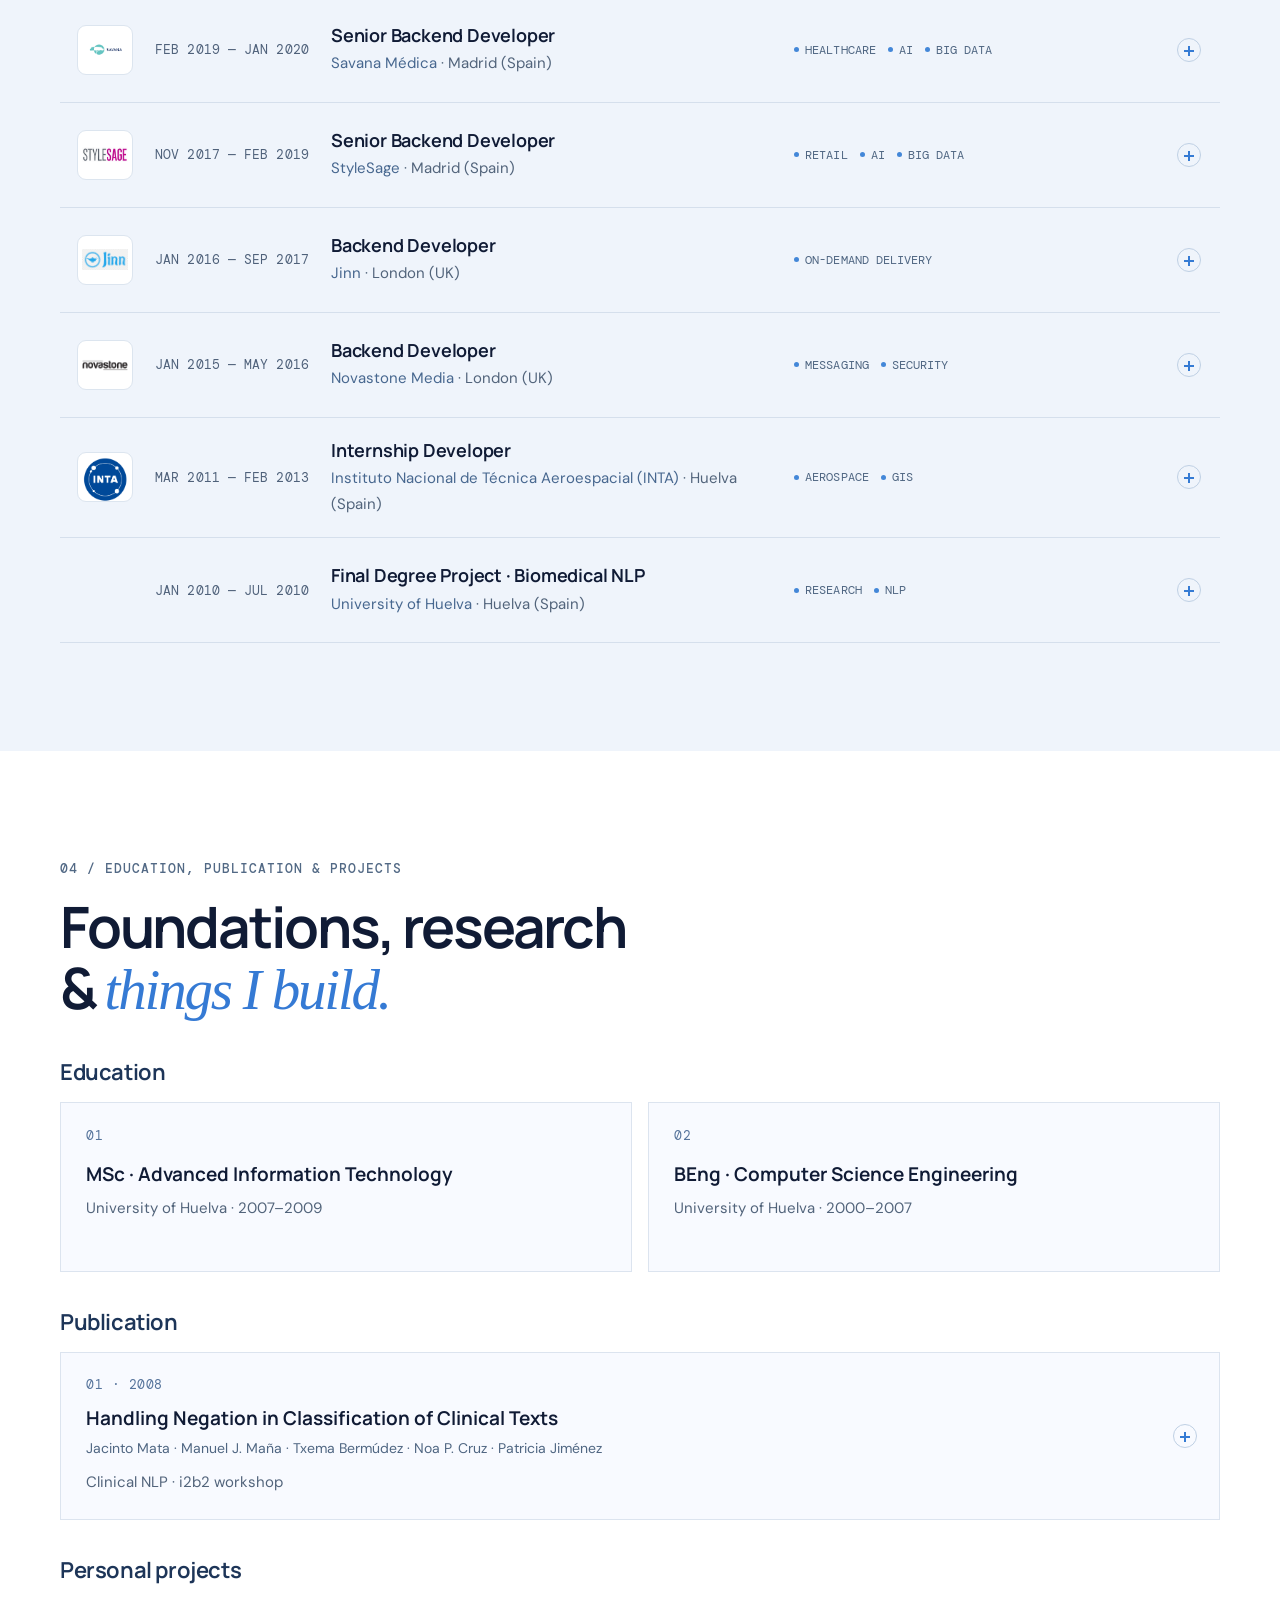
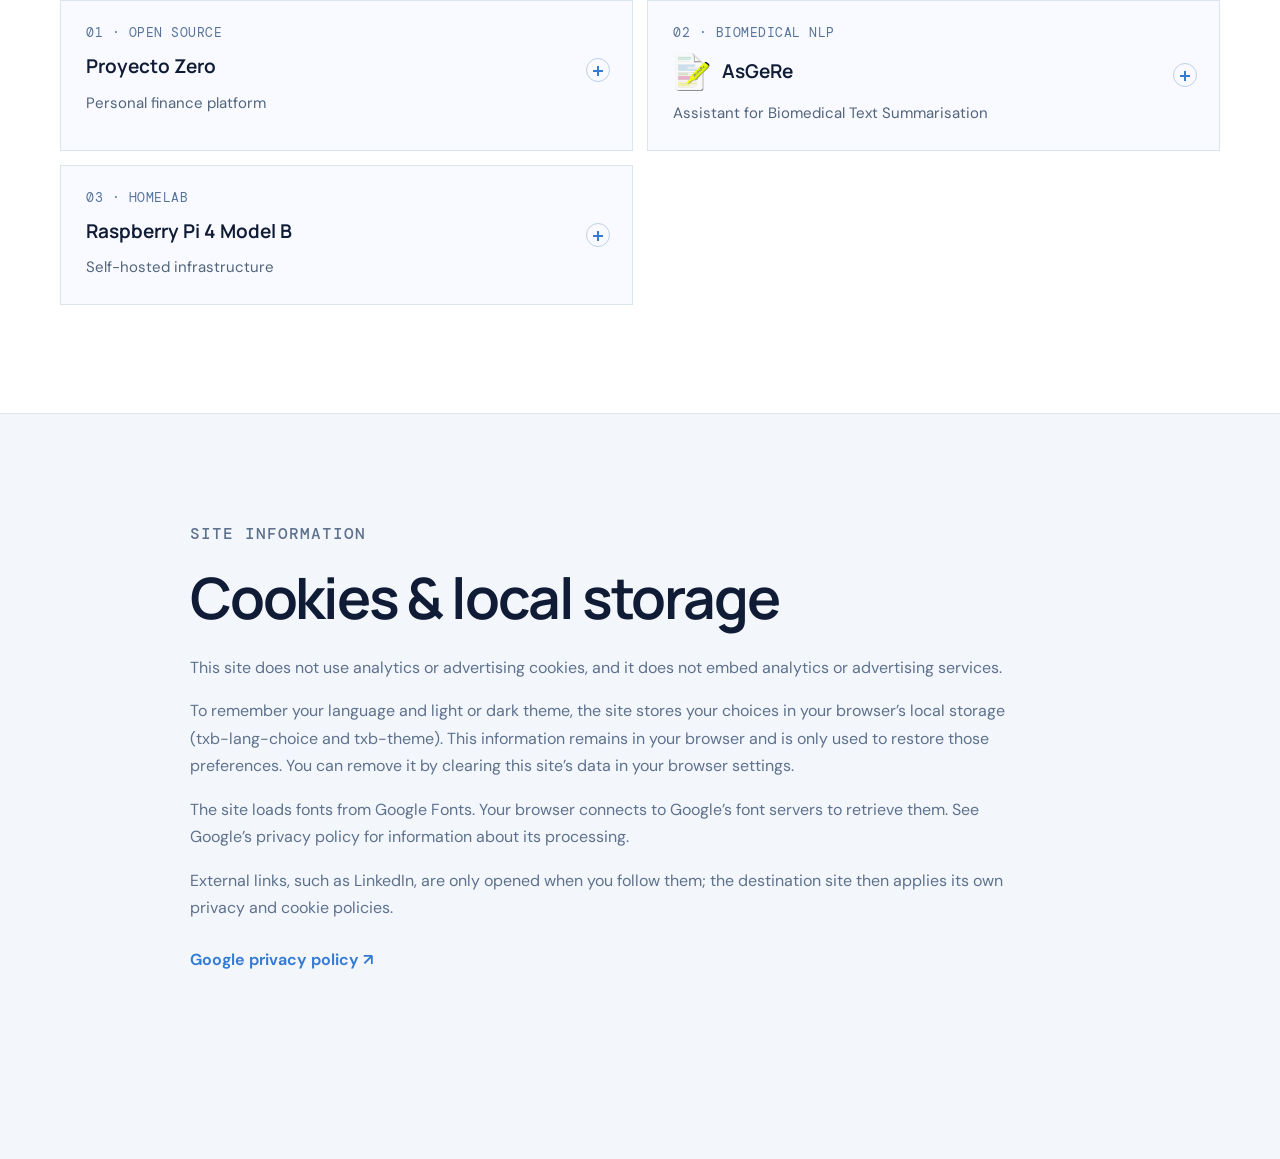
==== commit de4227ca: "Improve experience layout and add company logos" ====
--- a/index.html
+++ b/index.html
@@ -40,7 +40,7 @@
 <div class="content-group"><h3 class="group-title" data-en="Education" data-es="Formación">Education</h3><div class="education-grid"><article class="education-card"><span class="card-index">01</span><h3 data-en="MSc · Advanced Information Technology" data-es="Máster en Tecnologías Informáticas Avanzadas">MSc · Advanced Information Technology</h3><p data-en="University of Huelva · 2007–2009" data-es="Universidad de Huelva · 2007–2009">University of Huelva · 2007–2009</p></article><article class="education-card"><span class="card-index">02</span><h3 data-en="BEng · Computer Science Engineering" data-es="Ingeniería Informática">BEng · Computer Science Engineering</h3><p data-en="University of Huelva · 2000–2007" data-es="Universidad de Huelva · 2000–2007">University of Huelva · 2000–2007</p></article></div></div>
 <div class="content-group"><h3 class="group-title" data-en="Publication" data-es="Publicación">Publication</h3><details class="project-card"><summary><span class="card-index">01 · 2008</span><h3>Handling Negation in Classification of Clinical Texts</h3><span class="paper-authors">Jacinto Mata · Manuel J. Maña · Txema Bermúdez · Noa P. Cruz · Patricia Jiménez</span><span class="project-sub" data-en="Clinical NLP · i2b2 workshop" data-es="NLP clínico · workshop i2b2">Clinical NLP · i2b2 workshop</span><span class="expand" aria-hidden="true"></span></summary><div class="project-details"><p data-en="Proceedings of the Workshop on Challenges in Natural Language Processing for Clinical Data (November 2008). The work studies negation handling in clinical narratives and the use of controlled vocabularies to reconcile different expressions of the same medical concept." data-es="Publicado en Proceedings of the Workshop on Challenges in Natural Language Processing for Clinical Data (noviembre de 2008). El trabajo estudia el tratamiento de la negación en textos clínicos y el uso de vocabularios controlados para relacionar distintas expresiones de un mismo concepto médico.">Proceedings of the Workshop on Challenges in Natural Language Processing for Clinical Data (November 2008). The work studies negation handling in clinical narratives and the use of controlled vocabularies to reconcile different expressions of the same medical concept.</p><ul><li data-en="NegEx and regular expressions for detecting negation." data-es="NegEx y expresiones regulares para detectar negaciones.">NegEx and regular expressions for detecting negation.</li><li data-en="Evaluation with repeated 3-fold cross-validation; the paper discusses weaker results on the test set and possible overfitting." data-es="Evaluación mediante validación cruzada de 3 particiones repetida; el artículo analiza los peores resultados en el conjunto de prueba y un posible sobreajuste.">Evaluation with repeated 3-fold cross-validation; the paper discusses weaker results on the test set and possible overfitting.</li></ul><div class="tech-tags"><span>NegEx</span><span>Regular expressions</span><span>Clinical NLP</span><span>Controlled vocabularies</span></div><div class="paper-links"><a class="paper-link" href="https://www.uhu.es/noa.cruz/i2b2_UHU.pdf" target="_blank" rel="noopener noreferrer" data-en="Read the paper PDF · University of Huelva ↗" data-es="Leer el artículo PDF · Universidad de Huelva ↗">Read the paper PDF · University of Huelva ↗</a><a class="paper-link" href="https://www.i2b2.org/NLP/Obesity/assets/i2b2_2008WorkshopSchedule.pdf" target="_blank" rel="noopener noreferrer" data-en="Open the i2b2 workshop schedule PDF ↗" data-es="Abrir el PDF del programa i2b2 ↗">Open the i2b2 workshop schedule PDF ↗</a><a class="paper-link" href="https://n2c2.dbmi.hms.harvard.edu/2008-challenge" target="_blank" rel="noopener noreferrer" data-en="Explore the 2008 challenge · Harvard ↗" data-es="Ver el reto de 2008 · Harvard ↗">Explore the 2008 challenge · Harvard ↗</a></div></div></details></div>
 <div class="content-group"><h3 class="group-title" data-en="Personal projects" data-es="Proyectos propios">Personal projects</h3><div class="project-list"><details class="project-card"><summary><span class="card-index">01 · OPEN SOURCE</span><h3>Proyecto Zero</h3><span class="project-sub" data-en="Personal finance platform" data-es="Plataforma de finanzas personales">Personal finance platform</span><span class="expand" aria-hidden="true"></span></summary><div class="project-details"><p data-en="An open-source personal finance platform focused on expense tracking and financial management." data-es="Plataforma de finanzas personales de código abierto, centrada en el seguimiento de gastos y la gestión financiera.">An open-source personal finance platform focused on expense tracking and financial management.</p><div class="tech-tags"><span>Python</span><span>Django</span></div></div></details>
-<details class="project-card"><summary><span class="card-index">02 · BIOMEDICAL NLP</span><h3>AsGeRe</h3><span class="project-sub" data-en="Assistant for Biomedical Text Summarisation" data-es="Asistente para resumen de textos biomédicos">Assistant for Biomedical Text Summarisation</span><span class="expand" aria-hidden="true"></span></summary><div class="project-details"><p data-en="A desktop application supporting extractive summaries and gold-standard dataset creation for evaluating automatic summarisation of biomedical texts. It preprocesses text, identifies language and biomedical concepts, splits content into sentences and displays concept-frequency distributions." data-es="Aplicación de escritorio para apoyar la creación de resúmenes extractivos y conjuntos Gold Standard con los que evaluar el resumen automático de textos biomédicos. Preprocesa textos, identifica el idioma y conceptos biomédicos, divide el contenido en frases y muestra la frecuencia de los conceptos.">A desktop application supporting extractive summaries and gold-standard dataset creation for evaluating automatic summarisation of biomedical texts. It preprocesses text, identifies language and biomedical concepts, splits content into sentences and displays concept-frequency distributions.</p><p><a class="paper-link" href="assets/AsGeRe.pdf" target="_blank" rel="noopener noreferrer" data-en="Read the final degree project PDF ↗" data-es="Leer el PDF del proyecto fin de carrera ↗">Read the final degree project PDF ↗</a></p><div class="tech-tags"><span>Java</span><span>Hibernate</span><span>MySQL</span><span>OpenNLP</span><span>MetaMap</span><span>JDOM</span><span>PDFBox</span><span>Google API Language</span><span>Eclipse</span><span>Scrum</span></div></div></details>
+<details class="project-card"><summary><span class="card-index">02 · BIOMEDICAL NLP</span><h3 class="project-title-with-logo"><img src="assets/asgere-icon.png" alt="" aria-hidden="true" width="38" height="38" loading="lazy" decoding="async">AsGeRe</h3><span class="project-sub" data-en="Assistant for Biomedical Text Summarisation" data-es="Asistente para resumen de textos biomédicos">Assistant for Biomedical Text Summarisation</span><span class="expand" aria-hidden="true"></span></summary><div class="project-details"><p data-en="A desktop application supporting extractive summaries and gold-standard dataset creation for evaluating automatic summarisation of biomedical texts. It preprocesses text, identifies language and biomedical concepts, splits content into sentences and displays concept-frequency distributions." data-es="Aplicación de escritorio para apoyar la creación de resúmenes extractivos y conjuntos Gold Standard con los que evaluar el resumen automático de textos biomédicos. Preprocesa textos, identifica el idioma y conceptos biomédicos, divide el contenido en frases y muestra la frecuencia de los conceptos.">A desktop application supporting extractive summaries and gold-standard dataset creation for evaluating automatic summarisation of biomedical texts. It preprocesses text, identifies language and biomedical concepts, splits content into sentences and displays concept-frequency distributions.</p><p><a class="paper-link" href="assets/AsGeRe.pdf" target="_blank" rel="noopener noreferrer" data-en="Read the final degree project PDF ↗" data-es="Leer el PDF del proyecto fin de carrera ↗">Read the final degree project PDF ↗</a></p><div class="tech-tags"><span>Java</span><span>Hibernate</span><span>MySQL</span><span>OpenNLP</span><span>MetaMap</span><span>JDOM</span><span>PDFBox</span><span>Google API Language</span><span>Eclipse</span><span>Scrum</span></div></div></details>
 <details class="project-card"><summary><span class="card-index">03 · HOMELAB</span><h3>Raspberry Pi 4 Model B</h3><span class="project-sub" data-en="Self-hosted infrastructure" data-es="Infraestructura propia">Self-hosted infrastructure</span><span class="expand" aria-hidden="true"></span></summary><div class="project-details"><p data-en="A self-hosted homelab running personal infrastructure, development tools, vehicle telemetry, media and home automation services." data-es="Homelab autogestionado con infraestructura personal, herramientas de desarrollo, telemetría del vehículo y servicios multimedia y de automatización doméstica.">A self-hosted homelab running personal infrastructure, development tools, vehicle telemetry, media and home automation services.</p><div class="homelab-grid"><div><b>NAS</b><span data-en="File storage" data-es="Almacenamiento de archivos">File storage</span></div><div><b>Git</b><span data-en="Code hosting" data-es="Alojamiento de código">Code hosting</span></div><div><b>Jenkins</b><span data-en="CI automation" data-es="Automatización CI">CI automation</span></div><div><b>TeslaMate</b><span data-en="Vehicle data" data-es="Datos del vehículo">Vehicle data</span></div><div><b>Kodi</b><span data-en="Media centre" data-es="Centro multimedia">Media centre</span></div><div><b>Home Assistant</b><span data-en="Home automation" data-es="Automatización doméstica">Home automation</span></div></div></div></details></div></div></div></section>
 
 <section class="section cookie-policy" id="cookies" aria-labelledby="cookie-policy-title"><div class="wrap cookie-copy"><p class="eyebrow" data-en="SITE INFORMATION" data-es="INFORMACIÓN DEL SITIO">SITE INFORMATION</p><h2 id="cookie-policy-title" data-en="Cookies &amp; local storage" data-es="Cookies y almacenamiento local">Cookies &amp; local storage</h2><p data-en="This site does not use analytics or advertising cookies, and it does not embed analytics or advertising services." data-es="Esta web no utiliza cookies de analítica o publicidad ni incorpora servicios de seguimiento o publicidad.">This site does not use analytics or advertising cookies, and it does not embed analytics or advertising services.</p><p data-en="To remember your language and light or dark theme, the site stores your choices in your browser’s local storage (txb-lang-choice and txb-theme). This information remains in your browser and is only used to restore those preferences. You can remove it by clearing this site’s data in your browser settings." data-es="Para recordar el idioma y el tema claro u oscuro, la web guarda tu elección en el almacenamiento local del navegador (txb-lang-choice y txb-theme). Esta información permanece en tu navegador y solo se utiliza para recuperar esas preferencias. Puedes borrarla eliminando los datos de este sitio desde la configuración del navegador.">To remember your language and light or dark theme, the site stores your choices in your browser’s local storage (txb-lang-choice and txb-theme). This information remains in your browser and is only used to restore those preferences. You can remove it by clearing this site’s data in your browser settings.</p><p data-en="The site loads fonts from Google Fonts. Your browser connects to Google’s font servers to retrieve them. See Google’s privacy policy for information about its processing." data-es="La web carga las tipografías desde Google Fonts. Tu navegador se conecta a los servidores de Google para obtenerlas. Consulta la política de privacidad de Google para conocer cómo trata esos datos.">The site loads fonts from Google Fonts. Your browser connects to Google’s font servers to retrieve them. See Google’s privacy policy for information about its processing.</p><p data-en="External links, such as LinkedIn, are only opened when you follow them; the destination site then applies its own privacy and cookie policies." data-es="Los enlaces externos, como LinkedIn, solo se abren cuando haces clic; desde ese momento se aplican las políticas de privacidad y cookies del sitio de destino.">External links, such as LinkedIn, are only opened when you follow them; the destination site then applies its own privacy and cookie policies.</p><a class="cookie-external" href="https://policies.google.com/privacy" target="_blank" rel="noopener noreferrer" data-en="Google privacy policy ↗" data-es="Política de privacidad de Google ↗">Google privacy policy ↗</a></div></section></main><footer class="bottom-bar"><a class="social-cv" href="/cv.pdf" target="_blank" rel="noopener noreferrer" aria-label="CV PDF"><svg viewBox="0 0 24 24" aria-hidden="true"><path d="M6 2h8l5 5v15H6V2zm7 1.5V8h4.5L13 3.5zM9 12h7v1.5H9zm0 4h7v1.5H9z"/></svg><span>CV</span></a><a class="social-linkedin" href="https://www.linkedin.com/in/josemariabermudez/?locale=en-US" target="_blank" rel="noopener noreferrer" aria-label="LinkedIn profile"><svg viewBox="0 0 24 24" aria-hidden="true"><path d="M5.2 3.5a2 2 0 1 1-.01 4.01 2 2 0 0 1 .01-4.01ZM3.6 9h3.2v11H3.6zM9 9h3.1v1.5h.05A3.4 3.4 0 0 1 15.2 8.7c3.3 0 3.9 2.1 3.9 4.8V20h-3.2v-5.8c0-1.4-.03-3.1-1.9-3.1s-2.2 1.5-2.2 3V20H9z"/></svg><span>LinkedIn</span></a><a href="mailto:txema.bermudez@gmail.com" aria-label="Email Txema Bermúdez"><svg viewBox="0 0 24 24" aria-hidden="true"><path d="M3 5h18a1 1 0 0 1 1 1v12a1 1 0 0 1-1 1H3a1 1 0 0 1-1-1V6a1 1 0 0 1 1-1Zm9 7.2L4 7v10h16V7l-8 5.2Zm0-2.4L19 7H5l7 2.8Z"/></svg><span>Email</span></a><a class="cookie-link" href="#cookies" data-en="Cookies" data-es="Cookies">Cookies</a><a class="back-top" href="#home"><span data-en="Back to top" data-es="Volver arriba">Back to top</span> ↑</a></footer><script src="script.js"></script></body></html>
--- a/styles.css
+++ b/styles.css
@@ -292,3 +292,54 @@
 
 .cookie-policy{border-top:1px solid var(--line);background:var(--paper);scroll-margin-top:78px}.cookie-copy{max-width:900px}.cookie-policy h2{margin:0 0 25px}.cookie-policy p{max-width:820px;color:var(--muted);font-size:16px}.cookie-external{display:inline-block;margin-top:8px;color:#357ad4;font-weight:650}.bottom-bar .social-cv{margin-right:-8px}.bottom-bar .social-cv svg{fill:currentColor}.bottom-bar .cookie-link{font-size:13px;color:#526986}
 @media(max-width:600px){body{padding-bottom:100px}.bottom-bar{min-height:88px;display:grid;grid-template-columns:repeat(3,minmax(0,1fr));gap:4px 8px;padding:7px 12px}.bottom-bar a{justify-content:center;gap:5px;font-size:12px}.bottom-bar .social-cv{margin:0}.bottom-bar .cookie-link{grid-column:1/3;grid-row:2;justify-content:flex-start;padding-left:8px}.bottom-bar .back-top{grid-column:3;grid-row:2;justify-content:flex-end;margin:0;padding-right:8px}}
+
+/* Expertise cards: keep an identical footprint while the grid changes columns. */
+.skills .skill-list{grid-template-columns:repeat(3,340px);justify-content:center;gap:16px}
+.skills .skill-row{width:340px;height:170px;min-height:170px;max-height:170px;overflow:hidden;padding:12px;align-items:start}
+.skills .skill-info{min-height:0;height:100%;gap:8px;overflow:hidden}
+.skills .skill-info h3{display:-webkit-box;-webkit-box-orient:vertical;-webkit-line-clamp:2;overflow:hidden;line-height:1.28;max-height:2.56em;font-size:16px}
+.skills .skill-techs{min-height:0;max-height:104px;overflow:hidden;gap:5px;align-content:flex-start}
+.skills .skill-techs span{padding:4px 7px;font-size:13px;line-height:1.3}
+.skills .skill-meter-row{min-height:0;height:100%;align-content:start;padding-left:8px}
+@media(max-width:900px){.skills .skill-list{grid-template-columns:repeat(2,340px)}}
+@media(max-width:743px){.skills .skill-list{grid-template-columns:min(340px,100%)}}
+@media(max-width:600px){.skills .skill-list{grid-template-columns:min(340px,100%)}.skills .skill-row{width:100%;height:170px;min-height:170px;max-height:170px;padding:12px}.skills .skill-techs{min-height:0;max-height:104px}.skills .skill-meter-row{min-height:0;height:100%}}
+
+/* Experience rows: company mark, date, role, separate sector labels and disclosure. */
+.job summary{grid-template-columns:62px 160px minmax(210px,1fr) minmax(180px,.82fr) 26px;gap:16px;padding:20px 17px;min-height:104px}
+.job-logo{width:56px;height:50px;display:grid;place-items:center;overflow:hidden;border:1px solid #dce5ef;border-radius:9px;background:#fff}
+.job-logo img{display:block;width:100%;height:100%;padding:4px;object-fit:contain}
+.job-logo:empty{border-color:transparent;background:transparent}
+.job-sectors{display:flex;flex-wrap:wrap;align-items:center;justify-self:start;gap:5px 12px;min-width:0}
+.job-sectors span{position:relative;display:inline-flex;align-items:center;white-space:nowrap;color:#4f6682;font:12px/1.5 var(--mono);letter-spacing:.05px}
+.job-sectors span:before{content:"";width:5px;height:5px;flex:none;margin-right:6px;border-radius:50%;background:#4387d8}
+.job[open] .job-sectors span{color:#4f6682}
+.job-details{padding:17px 17px 29px;color:#536a88}
+.job-details ul{margin-bottom:18px}
+html[data-theme="dark"] .job-logo{border-color:#354b69;background:#fff}
+html[data-theme="dark"] .job-sectors span{color:#c1d1e7}
+html[data-theme="dark"] .job[open] .job-sectors span{color:#c1d1e7}
+.project-title-with-logo{display:flex;align-items:center;gap:11px}
+.project-title-with-logo img{flex:none;object-fit:contain;border-radius:7px}
+@media(max-width:900px){
+ .job summary{grid-template-columns:56px 155px minmax(0,1fr) 26px;gap:12px;padding:18px 15px}
+ .job-logo{grid-column:1;grid-row:1/3;width:50px;height:46px}
+ .job-period{grid-column:2;grid-row:1}
+ .job-head{grid-column:3;grid-row:1}
+ .job-sectors{grid-column:3;grid-row:2}
+ .job summary>.expand{grid-column:4;grid-row:1}
+ .job-details{padding:15px}
+}
+@media(max-width:600px){
+ .job summary{grid-template-columns:48px minmax(0,1fr) 26px;gap:8px 12px;padding:16px 11px;min-height:0}
+ .job-logo{grid-column:1;grid-row:1/4;width:44px;height:44px}
+ .job-period{grid-column:2;grid-row:1;font-size:11px}
+ .job-head{grid-column:2;grid-row:2}
+ .job-title{font-size:16px}
+ .job-company{font-size:14px}
+ .job-sectors{grid-column:2;grid-row:3;gap:3px 9px}
+ .job-sectors span{font-size:11px}
+ .job summary>.expand{grid-column:3;grid-row:1}
+ .job-details{padding:14px 12px 24px;font-size:15px}
+ .project-title-with-logo img{width:34px;height:34px}
+}
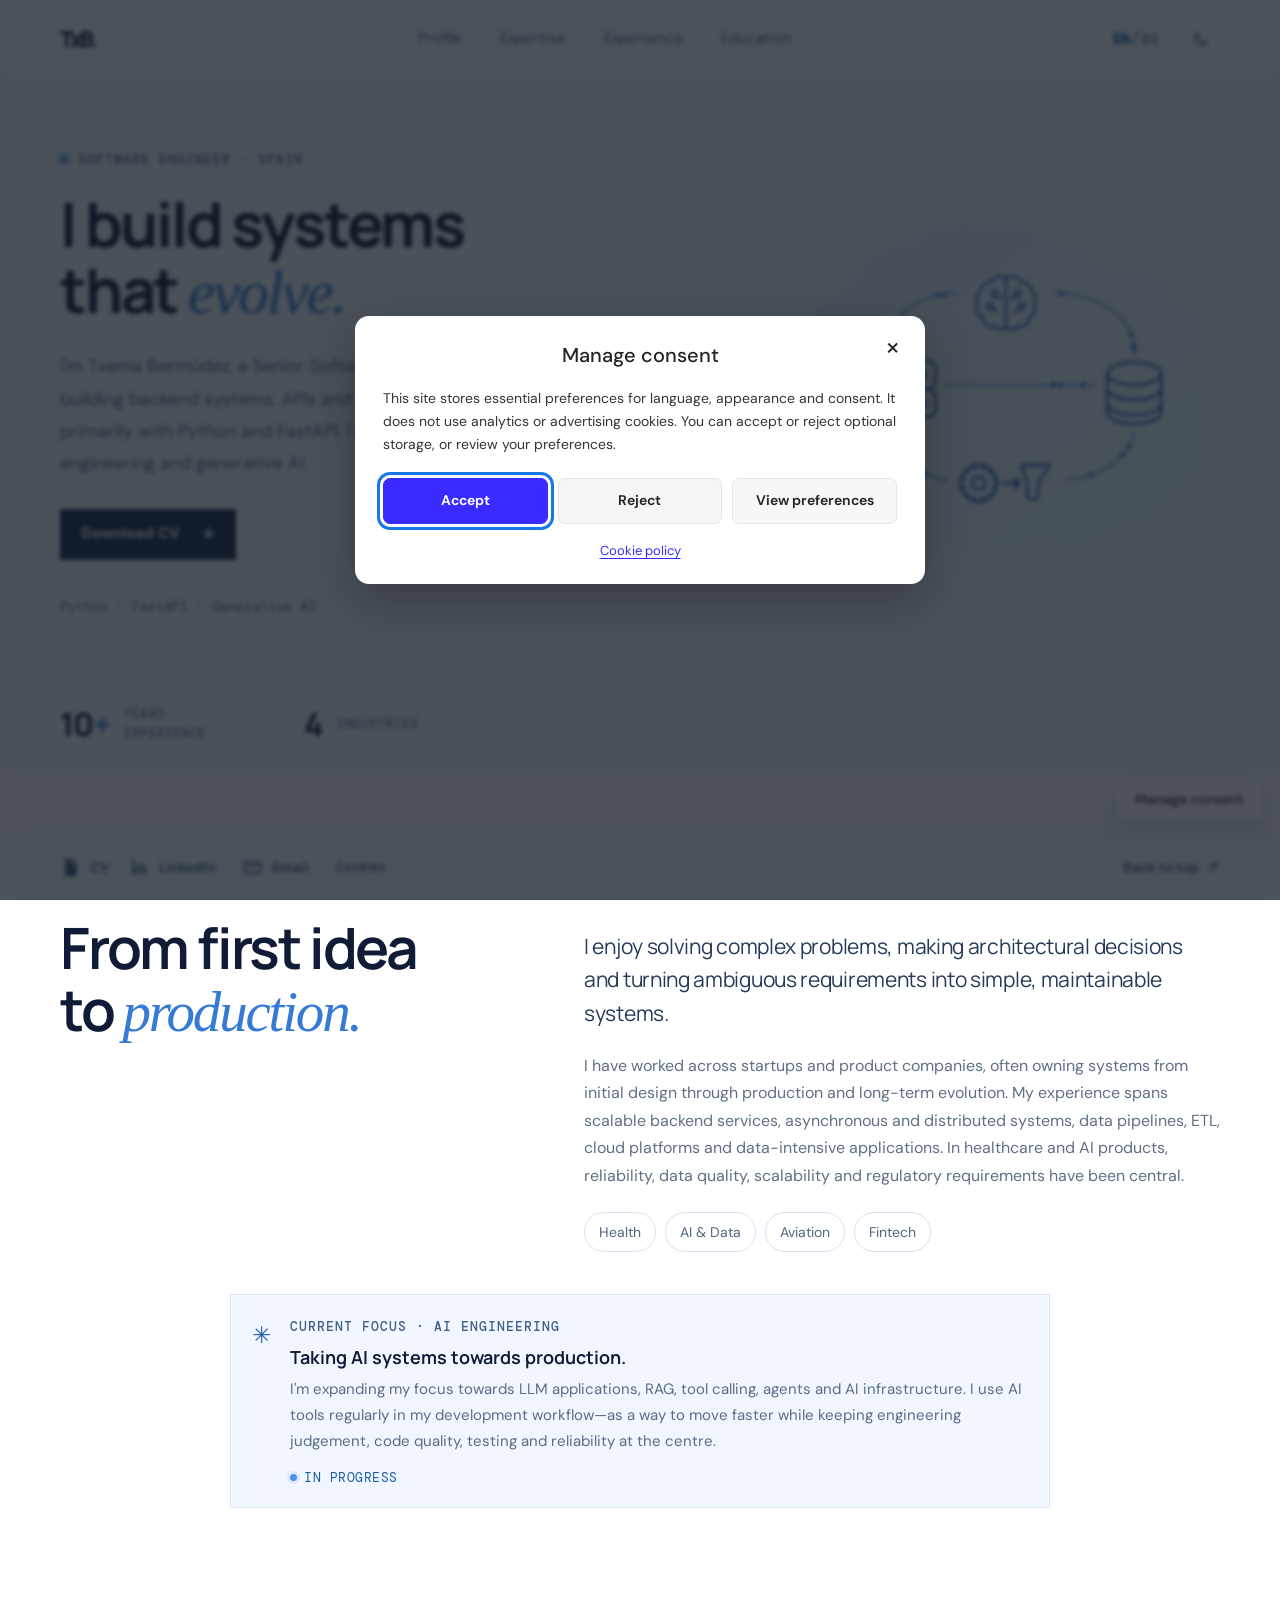
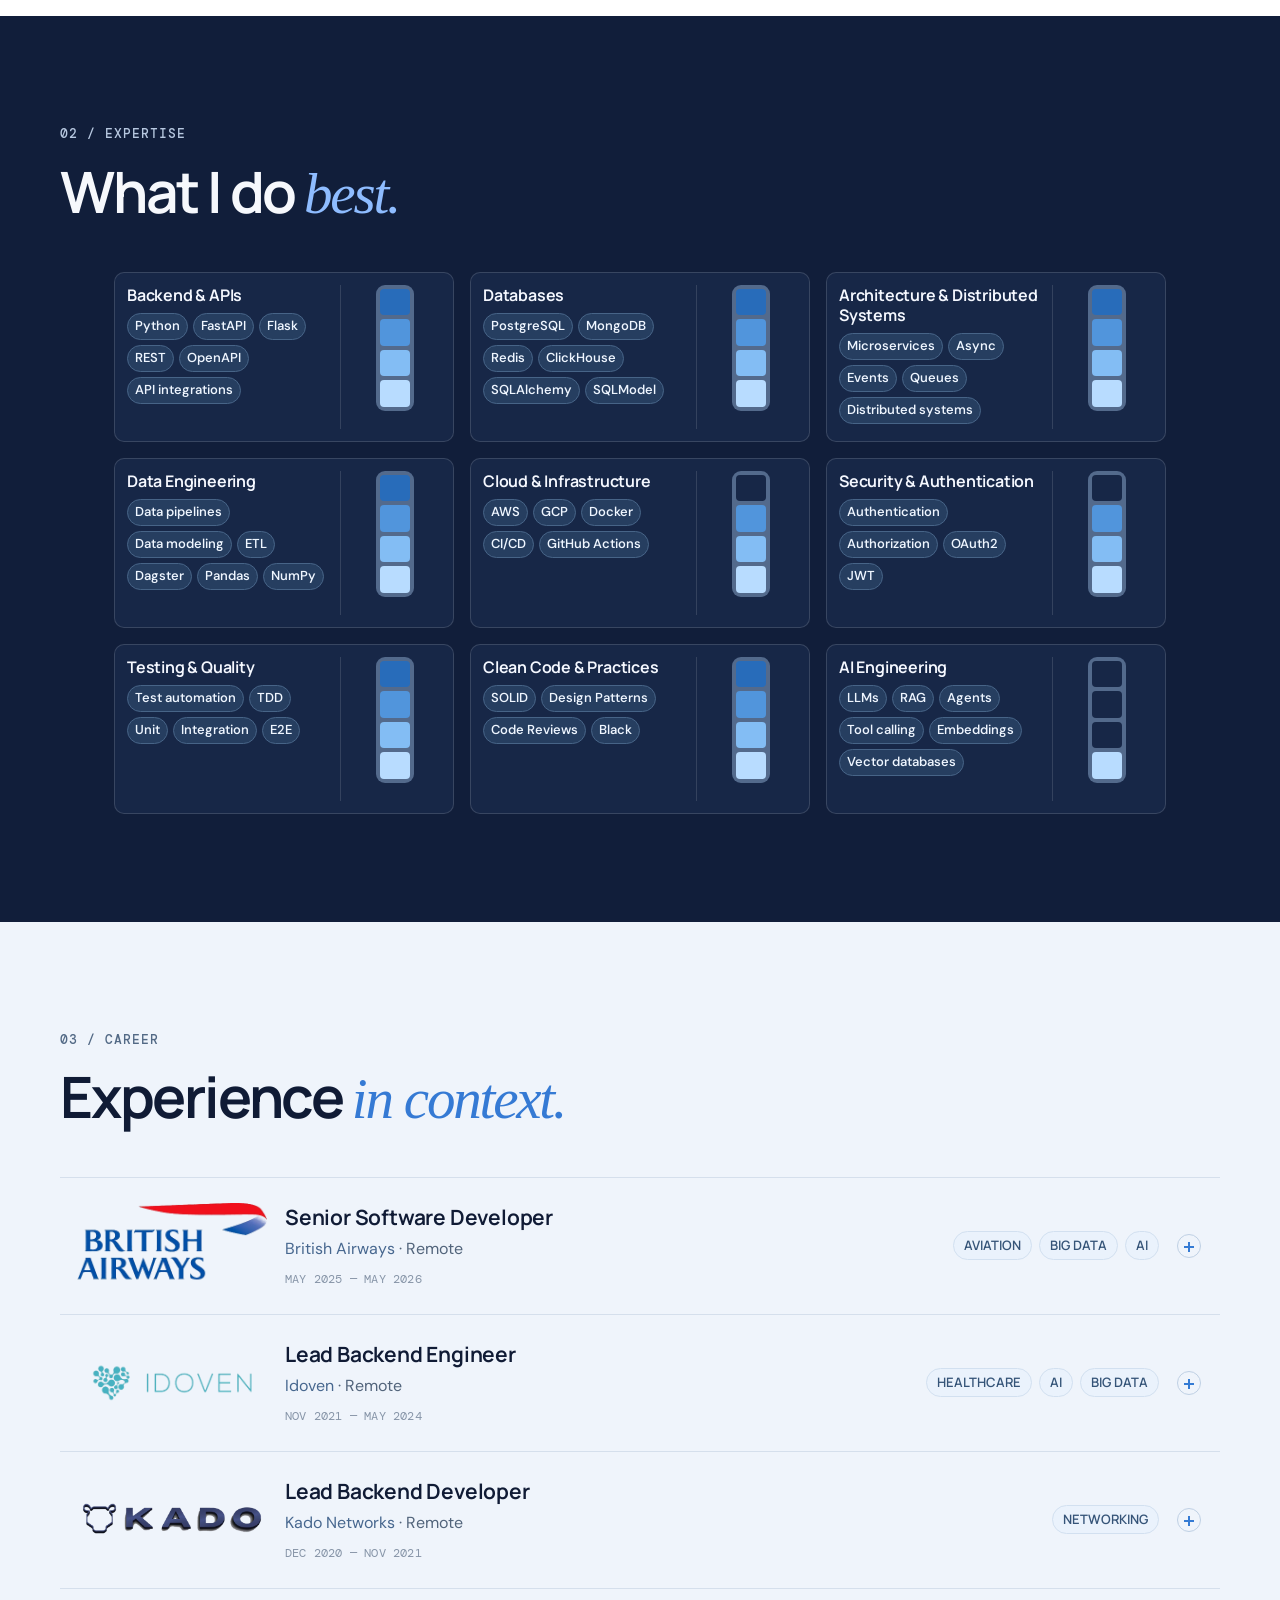
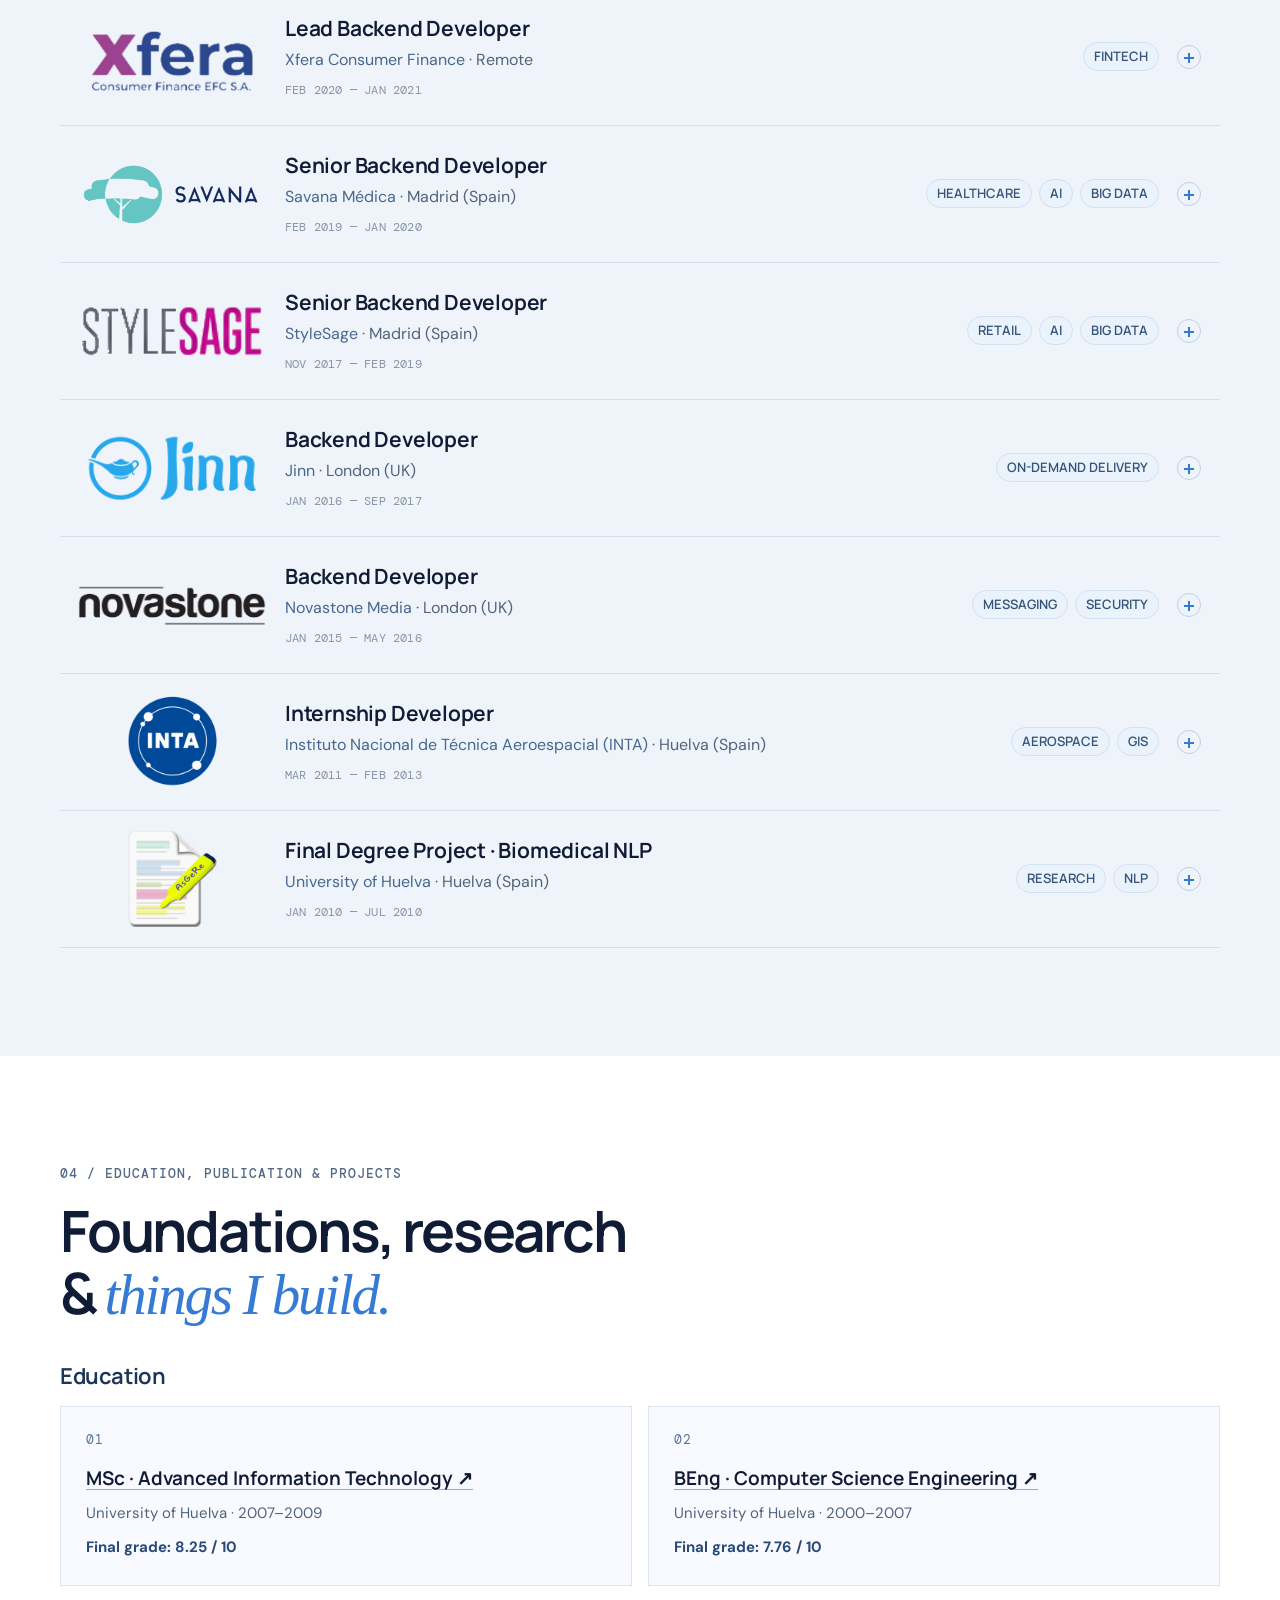
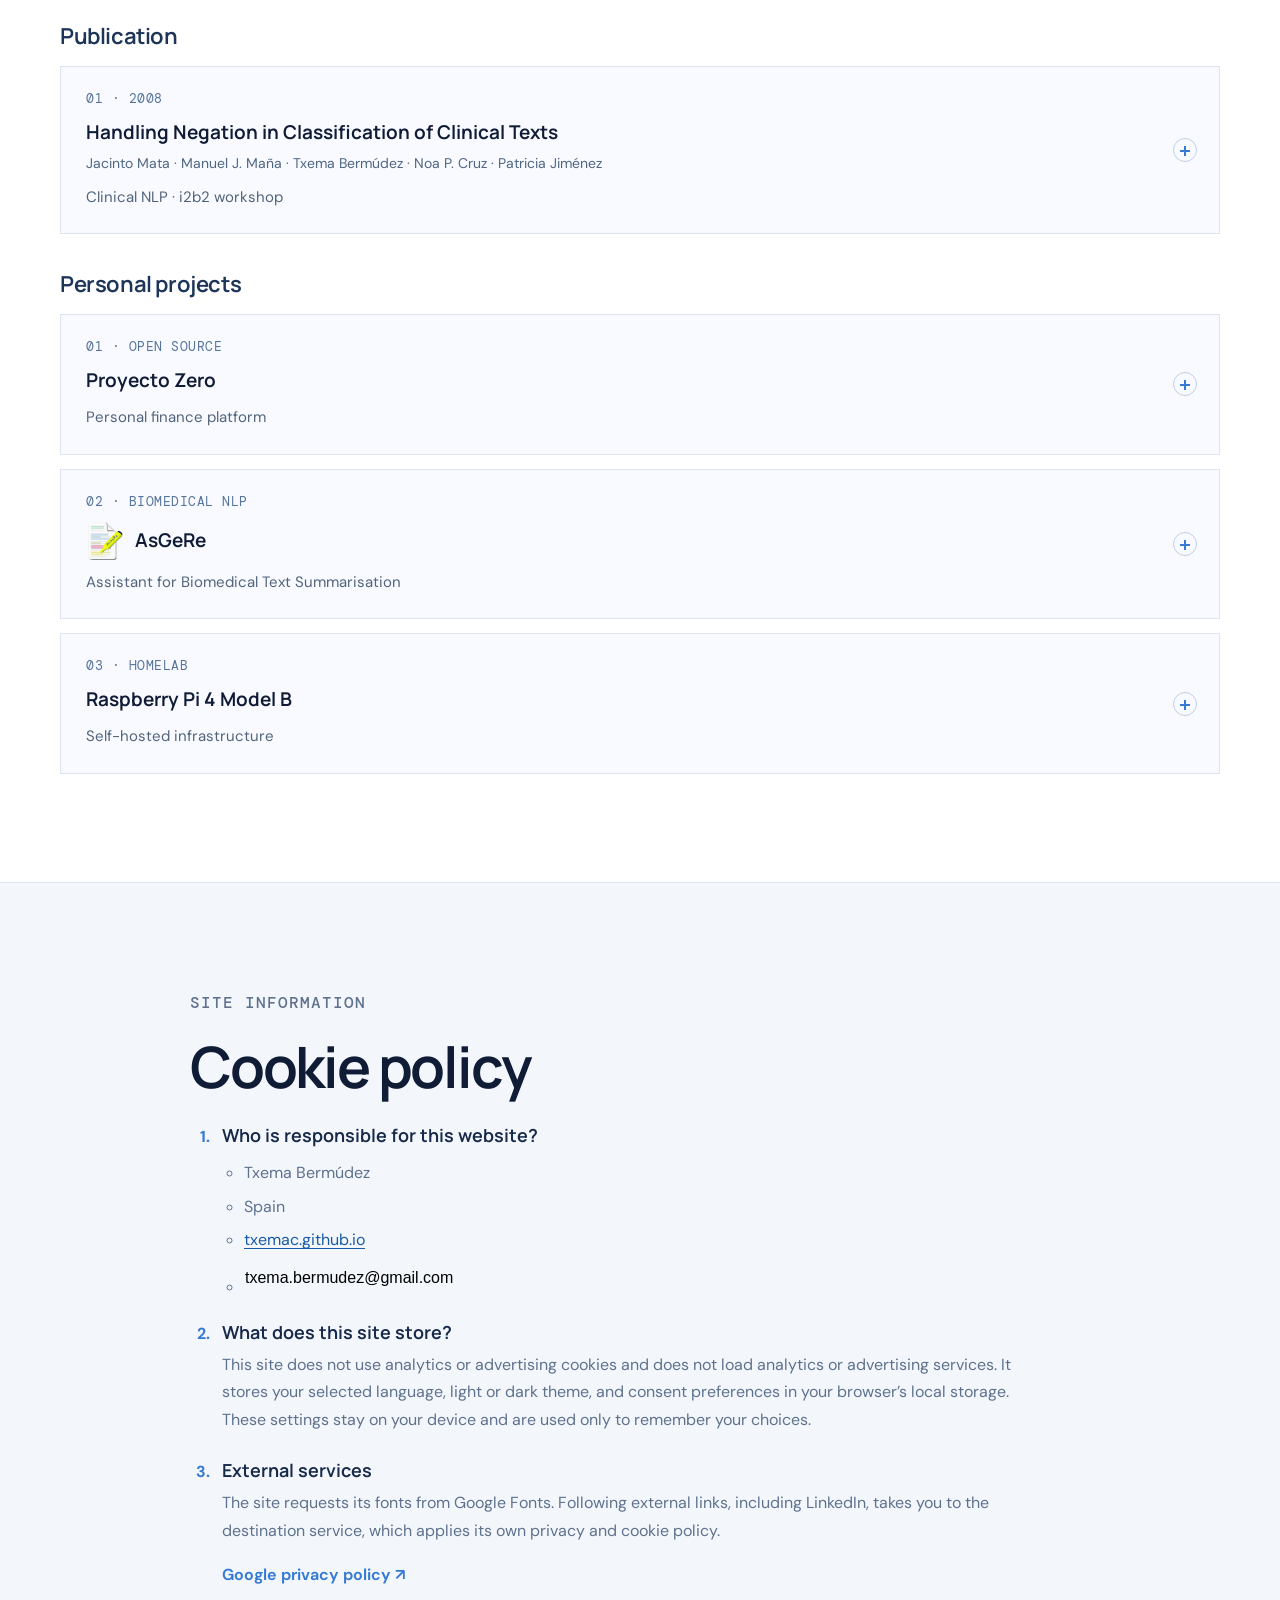
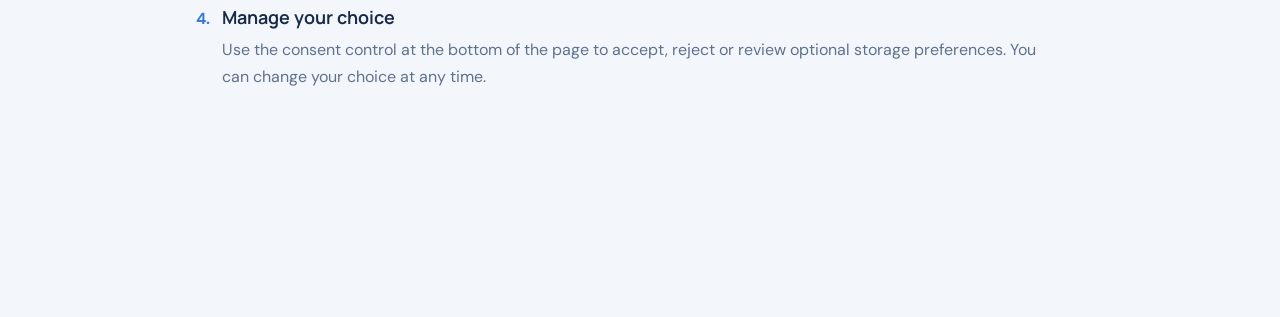
==== commit 1fdf19d9: "Update education, projects and cookie consent" ====
--- a/index.html
+++ b/index.html
@@ -37,10 +37,10 @@
 <section class="section skills" id="skills"><div class="wrap"><div class="section-heading"><div><p class="eyebrow">02 / <span data-en="EXPERTISE" data-es="ESPECIALIDADES">EXPERTISE</span></p><h2 data-en="What I do <em>best.</em>" data-es="Lo que sé hacer <em>bien.</em>">What I do <em>best.</em></h2></div></div><div class="skill-list" id="skillList"></div></div></section>
 <section class="section experience" id="experience"><div class="wrap"><div class="section-heading"><div><p class="eyebrow">03 / <span data-en="CAREER" data-es="TRAYECTORIA">CAREER</span></p><h2 data-en="Experience <em>in context.</em>" data-es="Experiencia <em>en contexto.</em>">Experience <em>in context.</em></h2></div></div><div class="timeline" id="jobs"></div></div></section>
 <section class="section education" id="education"><div class="wrap"><div class="section-heading"><div><p class="eyebrow">04 / <span data-en="EDUCATION, PUBLICATION & PROJECTS" data-es="FORMACIÓN, PUBLICACIÓN Y PROYECTOS">EDUCATION, PUBLICATION & PROJECTS</span></p><h2 data-en="Foundations, research<br>& <em>things I build.</em>" data-es="Formación, investigación<br>y <em>proyectos propios.</em>">Foundations, research<br>& <em>things I build.</em></h2></div></div>
-<div class="content-group"><h3 class="group-title" data-en="Education" data-es="Formación">Education</h3><div class="education-grid"><article class="education-card"><span class="card-index">01</span><h3 data-en="MSc · Advanced Information Technology" data-es="Máster en Tecnologías Informáticas Avanzadas">MSc · Advanced Information Technology</h3><p data-en="University of Huelva · 2007–2009" data-es="Universidad de Huelva · 2007–2009">University of Huelva · 2007–2009</p></article><article class="education-card"><span class="card-index">02</span><h3 data-en="BEng · Computer Science Engineering" data-es="Ingeniería Informática">BEng · Computer Science Engineering</h3><p data-en="University of Huelva · 2000–2007" data-es="Universidad de Huelva · 2000–2007">University of Huelva · 2000–2007</p></article></div></div>
+<div class="content-group"><h3 class="group-title" data-en="Education" data-es="Formación">Education</h3><div class="education-grid"><article class="education-card"><span class="card-index">01</span><h3><a class="education-link" href="https://www.uhu.es/etsi/webMasteres/master_inginformatica/" target="_blank" rel="noopener noreferrer" data-en="MSc · Advanced Information Technology ↗" data-es="Máster en Tecnologías Informáticas Avanzadas ↗">MSc · Advanced Information Technology ↗</a></h3><p data-en="University of Huelva · 2007–2009" data-es="Universidad de Huelva · 2007–2009">University of Huelva · 2007–2009</p><p class="education-grade" data-en="Final grade: 8.25 / 10" data-es="Nota final: 8,25 / 10">Final grade: 8.25 / 10</p></article><article class="education-card"><span class="card-index">02</span><h3><a class="education-link" href="https://www.uhu.es/etsi/webTitulaciones/grado_ing_informatica/" target="_blank" rel="noopener noreferrer" data-en="BEng · Computer Science Engineering ↗" data-es="Ingeniería Informática ↗">BEng · Computer Science Engineering ↗</a></h3><p data-en="University of Huelva · 2000–2007" data-es="Universidad de Huelva · 2000–2007">University of Huelva · 2000–2007</p><p class="education-grade" data-en="Final grade: 7.76 / 10" data-es="Nota final: 7,76 / 10">Final grade: 7.76 / 10</p></article></div></div>
 <div class="content-group"><h3 class="group-title" data-en="Publication" data-es="Publicación">Publication</h3><details class="project-card"><summary><span class="card-index">01 · 2008</span><h3>Handling Negation in Classification of Clinical Texts</h3><span class="paper-authors">Jacinto Mata · Manuel J. Maña · Txema Bermúdez · Noa P. Cruz · Patricia Jiménez</span><span class="project-sub" data-en="Clinical NLP · i2b2 workshop" data-es="NLP clínico · workshop i2b2">Clinical NLP · i2b2 workshop</span><span class="expand" aria-hidden="true"></span></summary><div class="project-details"><p data-en="Proceedings of the Workshop on Challenges in Natural Language Processing for Clinical Data (November 2008). The work studies negation handling in clinical narratives and the use of controlled vocabularies to reconcile different expressions of the same medical concept." data-es="Publicado en Proceedings of the Workshop on Challenges in Natural Language Processing for Clinical Data (noviembre de 2008). El trabajo estudia el tratamiento de la negación en textos clínicos y el uso de vocabularios controlados para relacionar distintas expresiones de un mismo concepto médico.">Proceedings of the Workshop on Challenges in Natural Language Processing for Clinical Data (November 2008). The work studies negation handling in clinical narratives and the use of controlled vocabularies to reconcile different expressions of the same medical concept.</p><ul><li data-en="NegEx and regular expressions for detecting negation." data-es="NegEx y expresiones regulares para detectar negaciones.">NegEx and regular expressions for detecting negation.</li><li data-en="Evaluation with repeated 3-fold cross-validation; the paper discusses weaker results on the test set and possible overfitting." data-es="Evaluación mediante validación cruzada de 3 particiones repetida; el artículo analiza los peores resultados en el conjunto de prueba y un posible sobreajuste.">Evaluation with repeated 3-fold cross-validation; the paper discusses weaker results on the test set and possible overfitting.</li></ul><div class="tech-tags"><span>NegEx</span><span>Regular expressions</span><span>Clinical NLP</span><span>Controlled vocabularies</span></div><div class="paper-links"><a class="paper-link" href="https://www.uhu.es/noa.cruz/i2b2_UHU.pdf" target="_blank" rel="noopener noreferrer" data-en="Read the paper PDF · University of Huelva ↗" data-es="Leer el artículo PDF · Universidad de Huelva ↗">Read the paper PDF · University of Huelva ↗</a><a class="paper-link" href="https://www.i2b2.org/NLP/Obesity/assets/i2b2_2008WorkshopSchedule.pdf" target="_blank" rel="noopener noreferrer" data-en="Open the i2b2 workshop schedule PDF ↗" data-es="Abrir el PDF del programa i2b2 ↗">Open the i2b2 workshop schedule PDF ↗</a><a class="paper-link" href="https://n2c2.dbmi.hms.harvard.edu/2008-challenge" target="_blank" rel="noopener noreferrer" data-en="Explore the 2008 challenge · Harvard ↗" data-es="Ver el reto de 2008 · Harvard ↗">Explore the 2008 challenge · Harvard ↗</a></div></div></details></div>
-<div class="content-group"><h3 class="group-title" data-en="Personal projects" data-es="Proyectos propios">Personal projects</h3><div class="project-list"><details class="project-card"><summary><span class="card-index">01 · OPEN SOURCE</span><h3>Proyecto Zero</h3><span class="project-sub" data-en="Personal finance platform" data-es="Plataforma de finanzas personales">Personal finance platform</span><span class="expand" aria-hidden="true"></span></summary><div class="project-details"><p data-en="An open-source personal finance platform focused on expense tracking and financial management." data-es="Plataforma de finanzas personales de código abierto, centrada en el seguimiento de gastos y la gestión financiera.">An open-source personal finance platform focused on expense tracking and financial management.</p><div class="tech-tags"><span>Python</span><span>Django</span></div></div></details>
+<div class="content-group"><h3 class="group-title" data-en="Personal projects" data-es="Proyectos propios">Personal projects</h3><div class="project-list project-list-single-column"><details class="project-card"><summary><span class="card-index">01 · OPEN SOURCE</span><h3>Proyecto Zero</h3><span class="project-sub" data-en="Personal finance platform" data-es="Plataforma de finanzas personales">Personal finance platform</span><span class="expand" aria-hidden="true"></span></summary><div class="project-details"><p data-en="An open-source personal finance platform focused on expense tracking and financial management." data-es="Plataforma de finanzas personales de código abierto, centrada en el seguimiento de gastos y la gestión financiera.">An open-source personal finance platform focused on expense tracking and financial management.</p><div class="tech-tags"><span>Python</span><span>Django</span></div></div></details>
 <details class="project-card"><summary><span class="card-index">02 · BIOMEDICAL NLP</span><h3 class="project-title-with-logo"><img src="assets/asgere-icon.png" alt="" aria-hidden="true" width="38" height="38" loading="lazy" decoding="async">AsGeRe</h3><span class="project-sub" data-en="Assistant for Biomedical Text Summarisation" data-es="Asistente para resumen de textos biomédicos">Assistant for Biomedical Text Summarisation</span><span class="expand" aria-hidden="true"></span></summary><div class="project-details"><p data-en="A desktop application supporting extractive summaries and gold-standard dataset creation for evaluating automatic summarisation of biomedical texts. It preprocesses text, identifies language and biomedical concepts, splits content into sentences and displays concept-frequency distributions." data-es="Aplicación de escritorio para apoyar la creación de resúmenes extractivos y conjuntos Gold Standard con los que evaluar el resumen automático de textos biomédicos. Preprocesa textos, identifica el idioma y conceptos biomédicos, divide el contenido en frases y muestra la frecuencia de los conceptos.">A desktop application supporting extractive summaries and gold-standard dataset creation for evaluating automatic summarisation of biomedical texts. It preprocesses text, identifies language and biomedical concepts, splits content into sentences and displays concept-frequency distributions.</p><p><a class="paper-link" href="assets/AsGeRe.pdf" target="_blank" rel="noopener noreferrer" data-en="Read the final degree project PDF ↗" data-es="Leer el PDF del proyecto fin de carrera ↗">Read the final degree project PDF ↗</a></p><div class="tech-tags"><span>Java</span><span>Hibernate</span><span>MySQL</span><span>OpenNLP</span><span>MetaMap</span><span>JDOM</span><span>PDFBox</span><span>Google API Language</span><span>Eclipse</span><span>Scrum</span></div></div></details>
 <details class="project-card"><summary><span class="card-index">03 · HOMELAB</span><h3>Raspberry Pi 4 Model B</h3><span class="project-sub" data-en="Self-hosted infrastructure" data-es="Infraestructura propia">Self-hosted infrastructure</span><span class="expand" aria-hidden="true"></span></summary><div class="project-details"><p data-en="A self-hosted homelab running personal infrastructure, development tools, vehicle telemetry, media and home automation services." data-es="Homelab autogestionado con infraestructura personal, herramientas de desarrollo, telemetría del vehículo y servicios multimedia y de automatización doméstica.">A self-hosted homelab running personal infrastructure, development tools, vehicle telemetry, media and home automation services.</p><div class="homelab-grid"><div><b>NAS</b><span data-en="File storage" data-es="Almacenamiento de archivos">File storage</span></div><div><b>Git</b><span data-en="Code hosting" data-es="Alojamiento de código">Code hosting</span></div><div><b>Jenkins</b><span data-en="CI automation" data-es="Automatización CI">CI automation</span></div><div><b>TeslaMate</b><span data-en="Vehicle data" data-es="Datos del vehículo">Vehicle data</span></div><div><b>Kodi</b><span data-en="Media centre" data-es="Centro multimedia">Media centre</span></div><div><b>Home Assistant</b><span data-en="Home automation" data-es="Automatización doméstica">Home automation</span></div></div></div></details></div></div></div></section>
 
-<section class="section cookie-policy" id="cookies" aria-labelledby="cookie-policy-title"><div class="wrap cookie-copy"><p class="eyebrow" data-en="SITE INFORMATION" data-es="INFORMACIÓN DEL SITIO">SITE INFORMATION</p><h2 id="cookie-policy-title" data-en="Cookies &amp; local storage" data-es="Cookies y almacenamiento local">Cookies &amp; local storage</h2><p data-en="This site does not use analytics or advertising cookies, and it does not embed analytics or advertising services." data-es="Esta web no utiliza cookies de analítica o publicidad ni incorpora servicios de seguimiento o publicidad.">This site does not use analytics or advertising cookies, and it does not embed analytics or advertising services.</p><p data-en="To remember your language and light or dark theme, the site stores your choices in your browser’s local storage (txb-lang-choice and txb-theme). This information remains in your browser and is only used to restore those preferences. You can remove it by clearing this site’s data in your browser settings." data-es="Para recordar el idioma y el tema claro u oscuro, la web guarda tu elección en el almacenamiento local del navegador (txb-lang-choice y txb-theme). Esta información permanece en tu navegador y solo se utiliza para recuperar esas preferencias. Puedes borrarla eliminando los datos de este sitio desde la configuración del navegador.">To remember your language and light or dark theme, the site stores your choices in your browser’s local storage (txb-lang-choice and txb-theme). This information remains in your browser and is only used to restore those preferences. You can remove it by clearing this site’s data in your browser settings.</p><p data-en="The site loads fonts from Google Fonts. Your browser connects to Google’s font servers to retrieve them. See Google’s privacy policy for information about its processing." data-es="La web carga las tipografías desde Google Fonts. Tu navegador se conecta a los servidores de Google para obtenerlas. Consulta la política de privacidad de Google para conocer cómo trata esos datos.">The site loads fonts from Google Fonts. Your browser connects to Google’s font servers to retrieve them. See Google’s privacy policy for information about its processing.</p><p data-en="External links, such as LinkedIn, are only opened when you follow them; the destination site then applies its own privacy and cookie policies." data-es="Los enlaces externos, como LinkedIn, solo se abren cuando haces clic; desde ese momento se aplican las políticas de privacidad y cookies del sitio de destino.">External links, such as LinkedIn, are only opened when you follow them; the destination site then applies its own privacy and cookie policies.</p><a class="cookie-external" href="https://policies.google.com/privacy" target="_blank" rel="noopener noreferrer" data-en="Google privacy policy ↗" data-es="Política de privacidad de Google ↗">Google privacy policy ↗</a></div></section></main><footer class="bottom-bar"><a class="social-cv" href="/cv.pdf" target="_blank" rel="noopener noreferrer" aria-label="CV PDF"><svg viewBox="0 0 24 24" aria-hidden="true"><path d="M6 2h8l5 5v15H6V2zm7 1.5V8h4.5L13 3.5zM9 12h7v1.5H9zm0 4h7v1.5H9z"/></svg><span>CV</span></a><a class="social-linkedin" href="https://www.linkedin.com/in/josemariabermudez/?locale=en-US" target="_blank" rel="noopener noreferrer" aria-label="LinkedIn profile"><svg viewBox="0 0 24 24" aria-hidden="true"><path d="M5.2 3.5a2 2 0 1 1-.01 4.01 2 2 0 0 1 .01-4.01ZM3.6 9h3.2v11H3.6zM9 9h3.1v1.5h.05A3.4 3.4 0 0 1 15.2 8.7c3.3 0 3.9 2.1 3.9 4.8V20h-3.2v-5.8c0-1.4-.03-3.1-1.9-3.1s-2.2 1.5-2.2 3V20H9z"/></svg><span>LinkedIn</span></a><a href="mailto:txema.bermudez@gmail.com" aria-label="Email Txema Bermúdez"><svg viewBox="0 0 24 24" aria-hidden="true"><path d="M3 5h18a1 1 0 0 1 1 1v12a1 1 0 0 1-1 1H3a1 1 0 0 1-1-1V6a1 1 0 0 1 1-1Zm9 7.2L4 7v10h16V7l-8 5.2Zm0-2.4L19 7H5l7 2.8Z"/></svg><span>Email</span></a><a class="cookie-link" href="#cookies" data-en="Cookies" data-es="Cookies">Cookies</a><a class="back-top" href="#home"><span data-en="Back to top" data-es="Volver arriba">Back to top</span> ↑</a></footer><script src="script.js"></script></body></html>
+<section class="section cookie-policy" id="cookies" aria-labelledby="cookie-policy-title"><div class="wrap cookie-copy"><p class="eyebrow" data-en="SITE INFORMATION" data-es="INFORMACIÓN DEL SITIO">SITE INFORMATION</p><h2 id="cookie-policy-title" data-en="Cookie policy" data-es="Política de cookies">Cookie policy</h2><ol class="cookie-policy-list"><li><h3 data-en="Who is responsible for this website?" data-es="¿Quién es responsable de esta web?">Who is responsible for this website?</h3><ul class="cookie-contact"><li>Txema Bermúdez</li><li data-en="Spain" data-es="España">Spain</li><li><a href="https://txemac.github.io/" target="_blank" rel="noopener noreferrer">txemac.github.io</a></li><li><a class="email-image-link" href="mailto:txema&#46;bermudez&#64;gmail&#46;com" aria-label="Email Txema Bermúdez"><img src="data:image/svg+xml,%3Csvg%20xmlns%3D%22http%3A%2F%2Fwww.w3.org%2F2000%2Fsvg%22%20width%3D%22226%22%20height%3D%2230%22%20viewBox%3D%220%200%20226%2030%22%3E%3Ctext%20x%3D%221%22%20y%3D%2221%22%20font-family%3D%22Arial%2Csans-serif%22%20font-size%3D%2216%22%20fill%3D%22%2523175ba8%22%3Etxema.bermudez%40gmail.com%3C%2Ftext%3E%3C%2Fsvg%3E" alt="Email Txema Bermúdez" width="226" height="30"></a></li></ul></li><li><h3 data-en="What does this site store?" data-es="¿Qué almacena esta web?">What does this site store?</h3><p data-en="This site does not use analytics or advertising cookies and does not load analytics or advertising services. It stores your selected language, light or dark theme, and consent preferences in your browser’s local storage. These settings stay on your device and are used only to remember your choices." data-es="Esta web no utiliza cookies de analítica o publicidad ni carga servicios de seguimiento o anuncios. Guarda en el almacenamiento local de tu navegador el idioma, el tema claro u oscuro y tus preferencias de consentimiento. Estos ajustes permanecen en tu dispositivo y solo se usan para recordar tus elecciones.">This site does not use analytics or advertising cookies and does not load analytics or advertising services. It stores your selected language, light or dark theme, and consent preferences in your browser’s local storage. These settings stay on your device and are used only to remember your choices.</p></li><li><h3 data-en="External services" data-es="Servicios externos">External services</h3><p data-en="The site requests its fonts from Google Fonts. Following external links, including LinkedIn, takes you to the destination service, which applies its own privacy and cookie policy." data-es="La web solicita sus tipografías a Google Fonts. Al seguir enlaces externos, incluido LinkedIn, accedes al servicio de destino, que aplica su propia política de privacidad y cookies.">The site requests its fonts from Google Fonts. Following external links, including LinkedIn, takes you to the destination service, which applies its own privacy and cookie policy.</p><a class="cookie-external" href="https://policies.google.com/privacy" target="_blank" rel="noopener noreferrer" data-en="Google privacy policy ↗" data-es="Política de privacidad de Google ↗">Google privacy policy ↗</a></li><li><h3 data-en="Manage your choice" data-es="Gestiona tu elección">Manage your choice</h3><p data-en="Use the consent control at the bottom of the page to accept, reject or review optional storage preferences. You can change your choice at any time." data-es="Usa el control de consentimiento al pie de la página para aceptar, rechazar o revisar las preferencias de almacenamiento opcional. Puedes cambiar tu elección en cualquier momento.">Use the consent control at the bottom of the page to accept, reject or review optional storage preferences. You can change your choice at any time.</p></li></ol></div></section></main><button class="consent-launcher" id="consentLauncher" type="button" aria-haspopup="dialog" aria-controls="consentDialog" data-en="Manage consent" data-es="Gestionar consentimiento">Manage consent</button><dialog class="consent-dialog" id="consentDialog" aria-labelledby="consent-title" aria-describedby="consent-description"><div class="consent-panel"><button class="consent-close" id="consentClose" type="button" aria-label="Close consent settings" data-en-aria-label="Close consent settings" data-es-aria-label="Cerrar ajustes de consentimiento">×</button><h2 id="consent-title" data-en="Manage consent" data-es="Gestionar consentimiento">Manage consent</h2><p id="consent-description" data-en="This site stores essential preferences for language, appearance and consent. It does not use analytics or advertising cookies. You can accept or reject optional storage, or review your preferences." data-es="Esta web guarda preferencias esenciales de idioma, apariencia y consentimiento. No utiliza cookies de analítica o publicidad. Puedes aceptar o rechazar el almacenamiento opcional o revisar tus preferencias.">This site stores essential preferences for language, appearance and consent. It does not use analytics or advertising cookies. You can accept or reject optional storage, or review your preferences.</p><div class="consent-actions"><button class="consent-accept" id="consentAccept" type="button" data-en="Accept" data-es="Aceptar">Accept</button><button class="consent-reject" id="consentReject" type="button" data-en="Reject" data-es="Rechazar">Reject</button><button class="consent-preferences-toggle" id="consentPreferencesToggle" type="button" aria-expanded="false" aria-controls="consentPreferences" data-en="View preferences" data-es="Ver preferencias">View preferences</button></div><div class="consent-preferences" id="consentPreferences" hidden><h3 data-en="Storage preferences" data-es="Preferencias de almacenamiento">Storage preferences</h3><div class="consent-choice"><span><b data-en="Essential" data-es="Esencial">Essential</b><small data-en="Required to remember your language, theme and consent." data-es="Necesario para recordar el idioma, el tema y el consentimiento.">Required to remember your language, theme and consent.</small></span><input type="checkbox" checked disabled aria-label="Essential storage is always active" data-en-aria-label="Essential storage is always active" data-es-aria-label="El almacenamiento esencial siempre está activo"></div><div class="consent-choice"><label for="analyticsConsent"><b data-en="Analytics" data-es="Analítica">Analytics</b><small data-en="Optional measurement. No analytics tool is currently loaded on this site." data-es="Medición opcional. Actualmente esta web no carga ninguna herramienta de analítica.">Optional measurement. No analytics tool is currently loaded on this site.</small></label><input id="analyticsConsent" type="checkbox"></div><button class="consent-save" id="consentSave" type="button" data-en="Save preferences" data-es="Guardar preferencias">Save preferences</button></div><a class="consent-policy-link" href="#cookies" id="consentPolicyLink" data-en="Cookie policy" data-es="Política de cookies">Cookie policy</a></div></dialog><footer class="bottom-bar"><a class="social-cv" href="/cv.pdf" target="_blank" rel="noopener noreferrer" aria-label="CV PDF"><svg viewBox="0 0 24 24" aria-hidden="true"><path d="M6 2h8l5 5v15H6V2zm7 1.5V8h4.5L13 3.5zM9 12h7v1.5H9zm0 4h7v1.5H9z"/></svg><span>CV</span></a><a class="social-linkedin" href="https://www.linkedin.com/in/josemariabermudez/?locale=en-US" target="_blank" rel="noopener noreferrer" aria-label="LinkedIn profile"><svg viewBox="0 0 24 24" aria-hidden="true"><path d="M5.2 3.5a2 2 0 1 1-.01 4.01 2 2 0 0 1 .01-4.01ZM3.6 9h3.2v11H3.6zM9 9h3.1v1.5h.05A3.4 3.4 0 0 1 15.2 8.7c3.3 0 3.9 2.1 3.9 4.8V20h-3.2v-5.8c0-1.4-.03-3.1-1.9-3.1s-2.2 1.5-2.2 3V20H9z"/></svg><span>LinkedIn</span></a><a href="mailto:txema.bermudez@gmail.com" aria-label="Email Txema Bermúdez"><svg viewBox="0 0 24 24" aria-hidden="true"><path d="M3 5h18a1 1 0 0 1 1 1v12a1 1 0 0 1-1 1H3a1 1 0 0 1-1-1V6a1 1 0 0 1 1-1Zm9 7.2L4 7v10h16V7l-8 5.2Zm0-2.4L19 7H5l7 2.8Z"/></svg><span>Email</span></a><a class="cookie-link" href="#cookies" data-en="Cookies" data-es="Cookies">Cookies</a><a class="back-top" href="#home"><span data-en="Back to top" data-es="Volver arriba">Back to top</span> ↑</a></footer><script src="script.js"></script></body></html>
--- a/styles.css
+++ b/styles.css
@@ -343,3 +343,132 @@
  .job-details{padding:14px 12px 24px;font-size:15px}
  .project-title-with-logo img{width:34px;height:34px}
 }
+
+/* Prominent, floating company logos and a quieter date line. */
+.job summary{grid-template-columns:190px minmax(280px,1fr) minmax(230px,.7fr) 26px;gap:20px}
+.job-logo{width:180px;height:90px;border:0;border-radius:0;background:transparent}
+.job-logo img{width:100%;height:100%;padding:0;object-fit:contain}
+.job-head{gap:4px}
+.job-title{font-size:21px;line-height:1.3}
+.job-company{font-size:16px}
+.job-period{order:3;margin-top:5px;color:#8795a8;font-size:12px;letter-spacing:.2px}
+.job-sectors{gap:7px}
+.job-sectors span{white-space:nowrap;border:1px solid #d2e0f0;border-radius:16px;background:#eaf2fc;color:#355478;padding:5px 10px;font:600 13px/1.3 var(--display);letter-spacing:0}
+.job-sectors span:before{display:none}
+html[data-theme="dark"] .job-logo{border:0;background:transparent}
+html[data-theme="dark"] .job-period{color:#a3b4cb}
+html[data-theme="dark"] .job-sectors span,html[data-theme="dark"] .job[open] .job-sectors span{border-color:#476487;background:#263e60;color:#eff6ff}
+@media(max-width:900px){
+ .job summary{grid-template-columns:140px minmax(0,1fr) 26px;gap:14px}
+ .job-logo{grid-column:1;grid-row:1/3;width:130px;height:76px}
+ .job-head{grid-column:2;grid-row:1}
+ .job-sectors{grid-column:2;grid-row:2}
+ .job summary>.expand{grid-column:3;grid-row:1}
+}
+@media(max-width:600px){
+ .job summary{grid-template-columns:84px minmax(0,1fr) 26px;gap:8px 12px}
+ .job-logo{grid-column:1;grid-row:1/3;width:80px;height:56px}
+ .job-head{grid-column:2;grid-row:1}
+ .job-title{font-size:16px}
+ .job-company{font-size:14px}
+ .job-period{margin-top:3px;font-size:10px}
+ .job-sectors{grid-column:2;grid-row:2;gap:4px}
+ .job-sectors span{font-size:11px;padding:4px 8px}
+ .job summary>.expand{grid-column:3;grid-row:1}
+}
+
+/* Fine tune individual transparent company marks from the supplied originals. */
+.job summary{grid-template-columns:190px minmax(250px,1fr) minmax(240px,.7fr) 26px;gap:18px}
+.job-logo{width:190px;height:96px;overflow:visible;border:0;border-radius:0;background:transparent}
+.job-logo img{display:block;width:100%;height:100%;max-width:100%;max-height:100%;padding:0;object-fit:contain;object-position:center}
+.job-logo-kado img{transform:scale(.88)}
+.job-logo-idoven img{transform:scale(.94)}
+.job-logo-savana img{transform:scale(1.04)}
+.job-logo-xfera img{object-position:center;transform:none}
+.job-logo-inta img,.job-logo-asgere-icon img{width:96px;height:96px;max-width:96px;max-height:96px;margin:auto}
+.job-sectors{justify-self:end;justify-content:flex-end;max-width:100%;gap:7px}
+.job-sectors span{white-space:nowrap}
+@media(max-width:900px){
+ .job summary{grid-template-columns:140px minmax(0,1fr) 26px;gap:14px}
+ .job-logo{grid-column:1;grid-row:1/3;width:134px;height:78px}
+ .job-head{grid-column:2;grid-row:1}
+ .job-sectors{grid-column:2;grid-row:2;justify-self:end}
+ .job summary>.expand{grid-column:3;grid-row:1}
+}
+@media(max-width:600px){
+ .job summary{grid-template-columns:86px minmax(0,1fr) 26px;gap:8px 10px}
+ .job-logo{grid-column:1;grid-row:1/3;width:82px;height:58px}
+ .job-logo-inta img,.job-logo-asgere-icon img{width:58px;height:58px;max-width:58px;max-height:58px}
+ .job-head{grid-column:2;grid-row:1}
+ .job-title{font-size:16px}
+ .job-company{font-size:14px}
+ .job-period{font-size:10px}
+ .job-sectors{grid-column:2;grid-row:2;justify-self:end;gap:4px}
+ .job-sectors span{font-size:11px;padding:4px 8px}
+ .job summary>.expand{grid-column:3;grid-row:1}
+}
+
+/* Final logo fit and direct company links. */
+.job-logo-link{display:grid;text-decoration:none;cursor:pointer}
+.job-logo-link:hover img{transform:scale(1.04)}
+.job-logo-kado img{transform:none}
+.job-logo-kado.job-logo-link:hover img{transform:scale(1.03)}
+.job-logo-savana img{transform:none}
+.job-logo-savana.job-logo-link:hover img{transform:scale(1.04)}
+.job-logo-inta img,.job-logo-asgere-icon img{width:96px;height:96px;max-width:96px;max-height:96px;object-fit:contain;object-position:center}
+@media(max-width:600px){
+ .job-logo-inta img,.job-logo-asgere-icon img{width:58px;height:58px;max-width:58px;max-height:58px}
+}
+
+/* Personal projects in one independent vertical flow. */
+.project-list-single-column{display:grid;grid-template-columns:minmax(0,1fr);gap:14px}
+.project-list-single-column>.project-card{grid-column:1}
+.education-link{color:inherit;text-decoration:underline;text-decoration-color:#8baed8;text-underline-offset:4px}
+.education-link:hover{color:#175ba8;text-decoration-color:currentColor}
+.education-grade{margin-top:9px!important;font-weight:700;color:#294a77!important}
+.cookie-policy-list{padding-left:24px;color:var(--muted)}
+.cookie-policy-list>li{padding:0 0 15px 8px}
+.cookie-policy-list>li::marker{color:#357ad4;font-weight:700}
+.cookie-policy-list h3{margin:0 0 6px;color:var(--ink2);font:650 18px/1.45 var(--display)}
+.cookie-policy-list p{margin:0 0 9px}
+.cookie-contact{margin:8px 0 0;padding-left:22px}
+.cookie-contact li{padding:3px 0}
+.cookie-contact a{color:var(--link-blue);text-decoration:underline;text-underline-offset:3px}
+.email-image-link{display:inline-flex;align-items:center;min-height:34px}
+.email-image-link img{display:block;width:226px;height:30px;max-width:100%;object-fit:contain;object-position:left center}
+html[data-theme="dark"] .cookie-policy-list h3{color:#e7effc}
+html[data-theme="dark"] .cookie-contact a{color:#a9caff}
+.consent-launcher{position:fixed;z-index:35;right:18px;bottom:80px;padding:12px 18px;border:0;border-radius:13px 13px 0 0;background:#fff;color:#232323;box-shadow:0 4px 22px #10213c2b;font:500 14px/1.3 var(--sans);cursor:pointer}
+.consent-launcher:hover{background:#f3f6fb}
+.consent-dialog{width:min(570px,calc(100% - 28px));max-width:none;max-height:calc(100dvh - 40px);padding:0;overflow:auto;border:0;border-radius:14px;background:#fff;color:#252525;box-shadow:0 16px 48px #0004}
+.consent-dialog::backdrop{background:#101820bd;backdrop-filter:blur(2px)}
+.consent-panel{position:relative;padding:26px 28px 22px}
+.consent-panel h2{margin:0 32px 18px;text-align:center;color:#242424;font:500 20px/1.35 var(--sans);letter-spacing:0}
+.consent-panel>p{margin:0 0 22px;color:#353535;font-size:14px;line-height:1.65}
+.consent-close{position:absolute;top:14px;right:16px;width:34px;height:34px;border:0;background:transparent;color:#252525;font-size:28px;line-height:1;cursor:pointer}
+.consent-actions{display:grid;grid-template-columns:repeat(3,minmax(0,1fr));gap:10px}
+.consent-actions button,.consent-save{min-height:46px;padding:8px 10px;border:1px solid #e5e5e5;border-radius:7px;background:#f8f8f8;color:#272727;font:650 14px/1.25 var(--sans);cursor:pointer}
+.consent-actions .consent-accept{border-color:#392bff;background:#392bff;color:#fff}
+.consent-actions .consent-reject{background:#f6f6f6}
+.consent-actions button:hover,.consent-save:hover{filter:brightness(.96)}
+.consent-policy-link{display:block;width:max-content;margin:16px auto 0;color:#392bff;font-size:13px;text-decoration:underline;text-underline-offset:3px}
+.consent-preferences{margin-top:20px;padding-top:17px;border-top:1px solid #e5e5e5}
+.consent-preferences[hidden]{display:none}
+.consent-preferences h3{margin:0 0 12px;font:650 16px var(--display)}
+.consent-choice{display:flex;align-items:center;justify-content:space-between;gap:14px;padding:12px 0;border-top:1px solid #ededed}
+.consent-choice span,.consent-choice label{display:grid;gap:3px;cursor:pointer}
+.consent-choice b{font-size:14px}
+.consent-choice small{max-width:410px;color:#5f6570;font-size:12px;line-height:1.45}
+.consent-choice input{width:19px;height:19px;flex:none;accent-color:#392bff}
+.consent-choice input:disabled{opacity:.72}
+.consent-save{width:100%;margin-top:12px;background:#f4f4f4}
+html[data-theme="dark"] .consent-launcher{background:#eaf1fb;color:#172748}
+html[data-theme="dark"] .consent-launcher:hover{background:#d8e5f5}
+@media(max-width:600px){
+ .consent-launcher{right:10px;bottom:100px;padding:11px 14px;font-size:13px}
+ .consent-panel{padding:24px 17px 20px}
+ .consent-panel h2{font-size:18px}
+ .consent-actions{grid-template-columns:1fr}
+ .consent-actions button{min-height:43px}
+ .cookie-policy-list{padding-left:21px}
+}
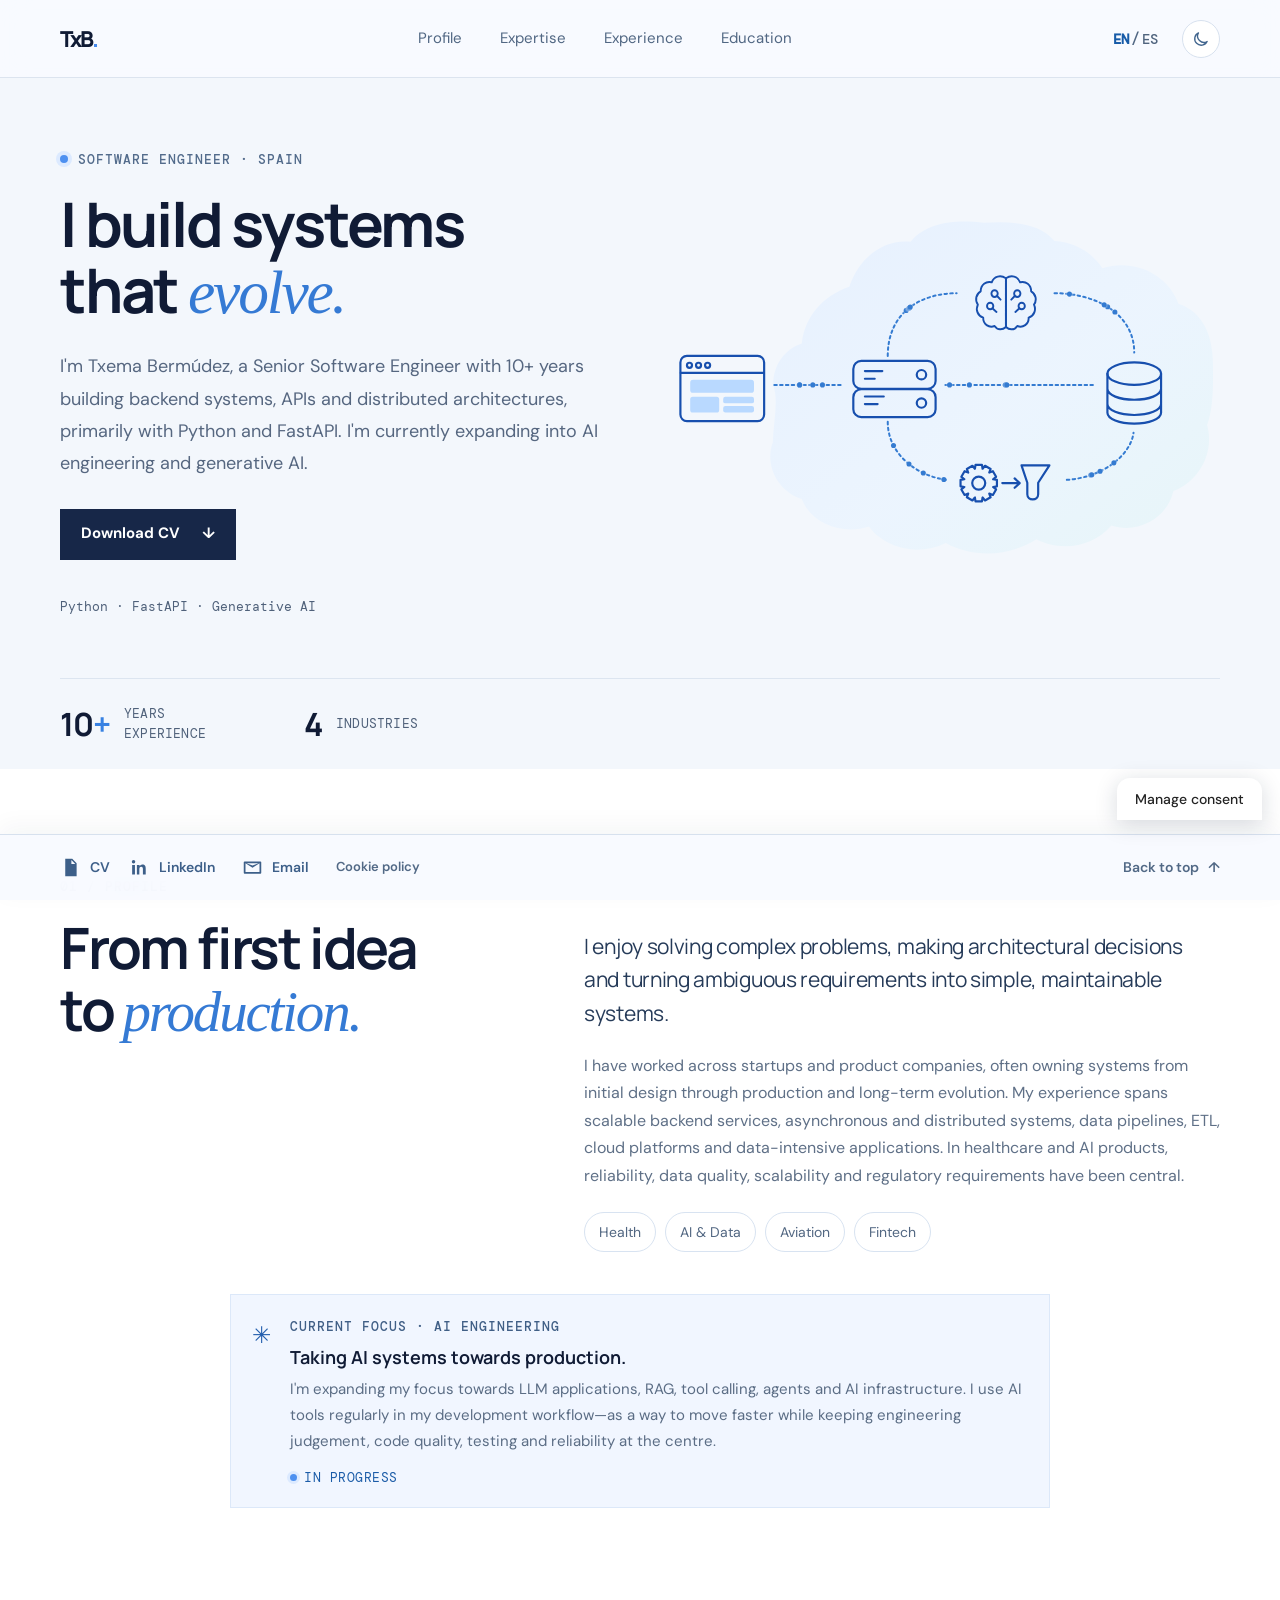
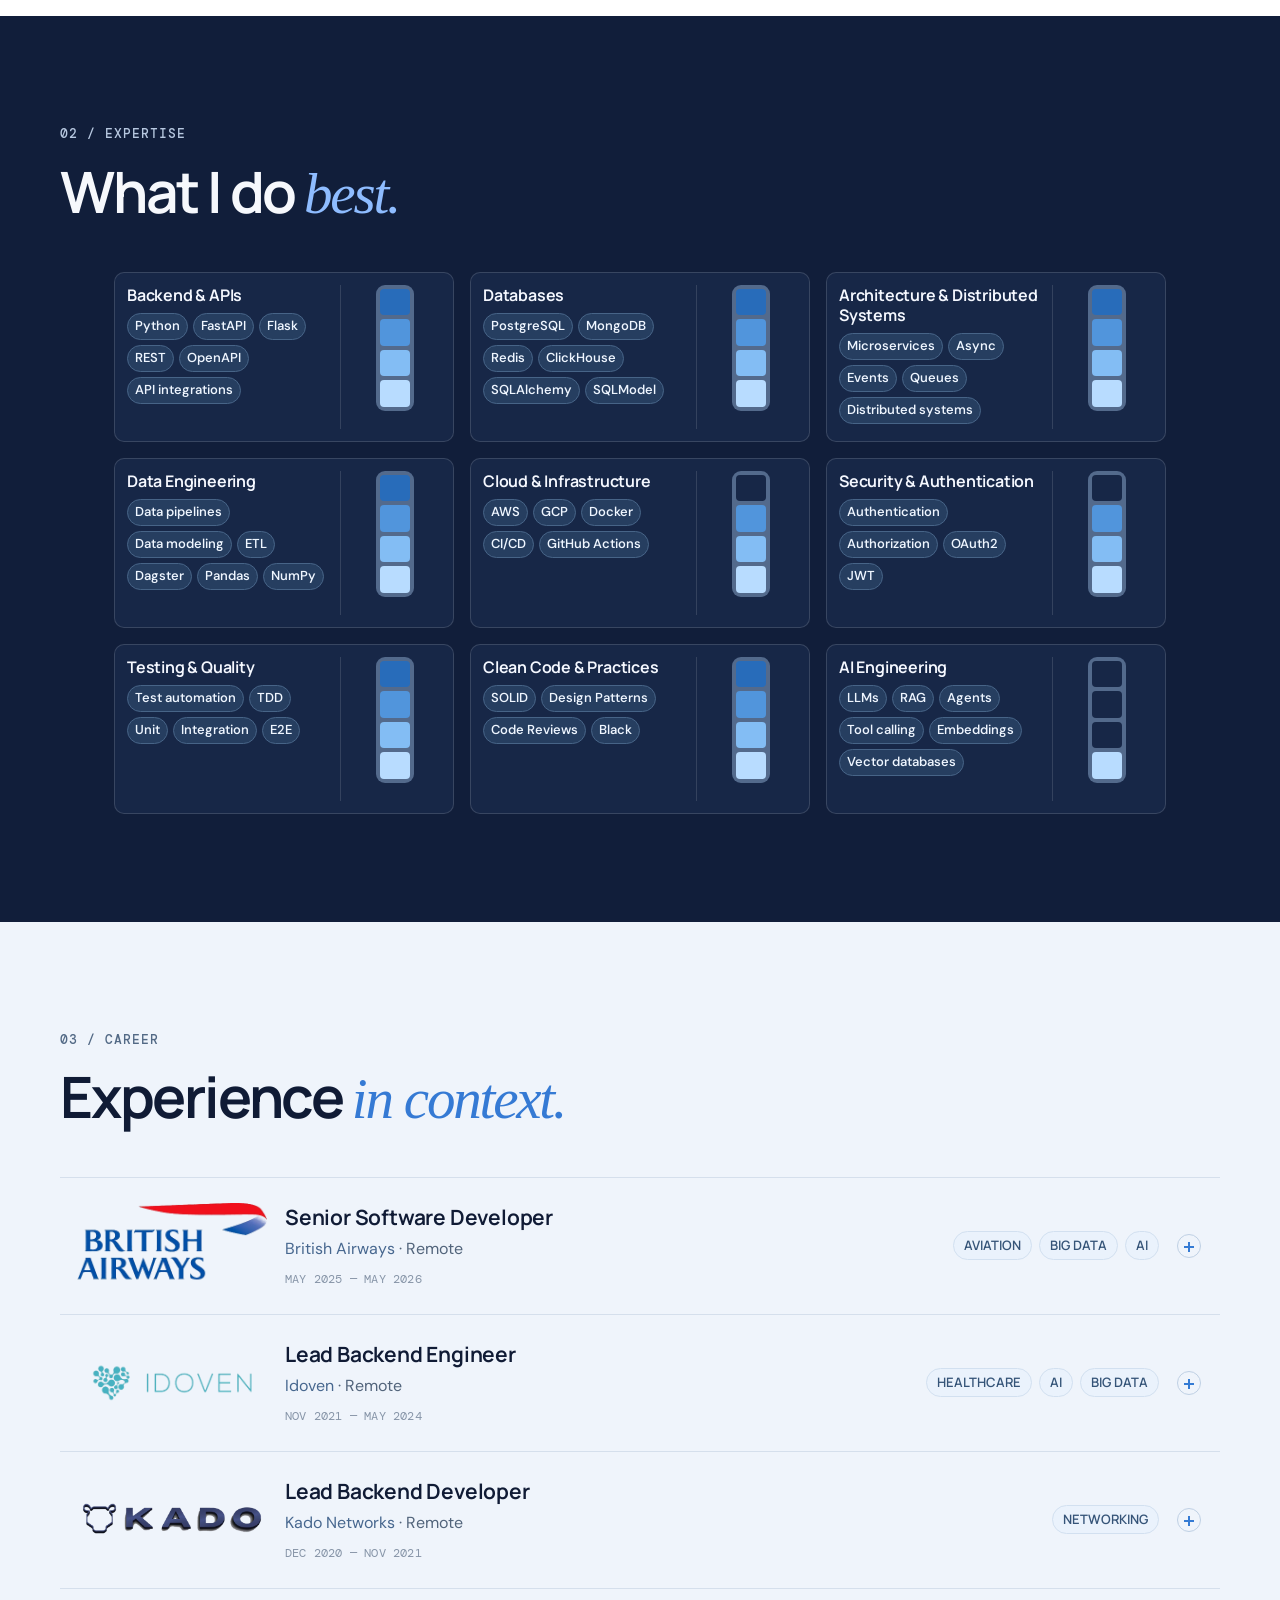
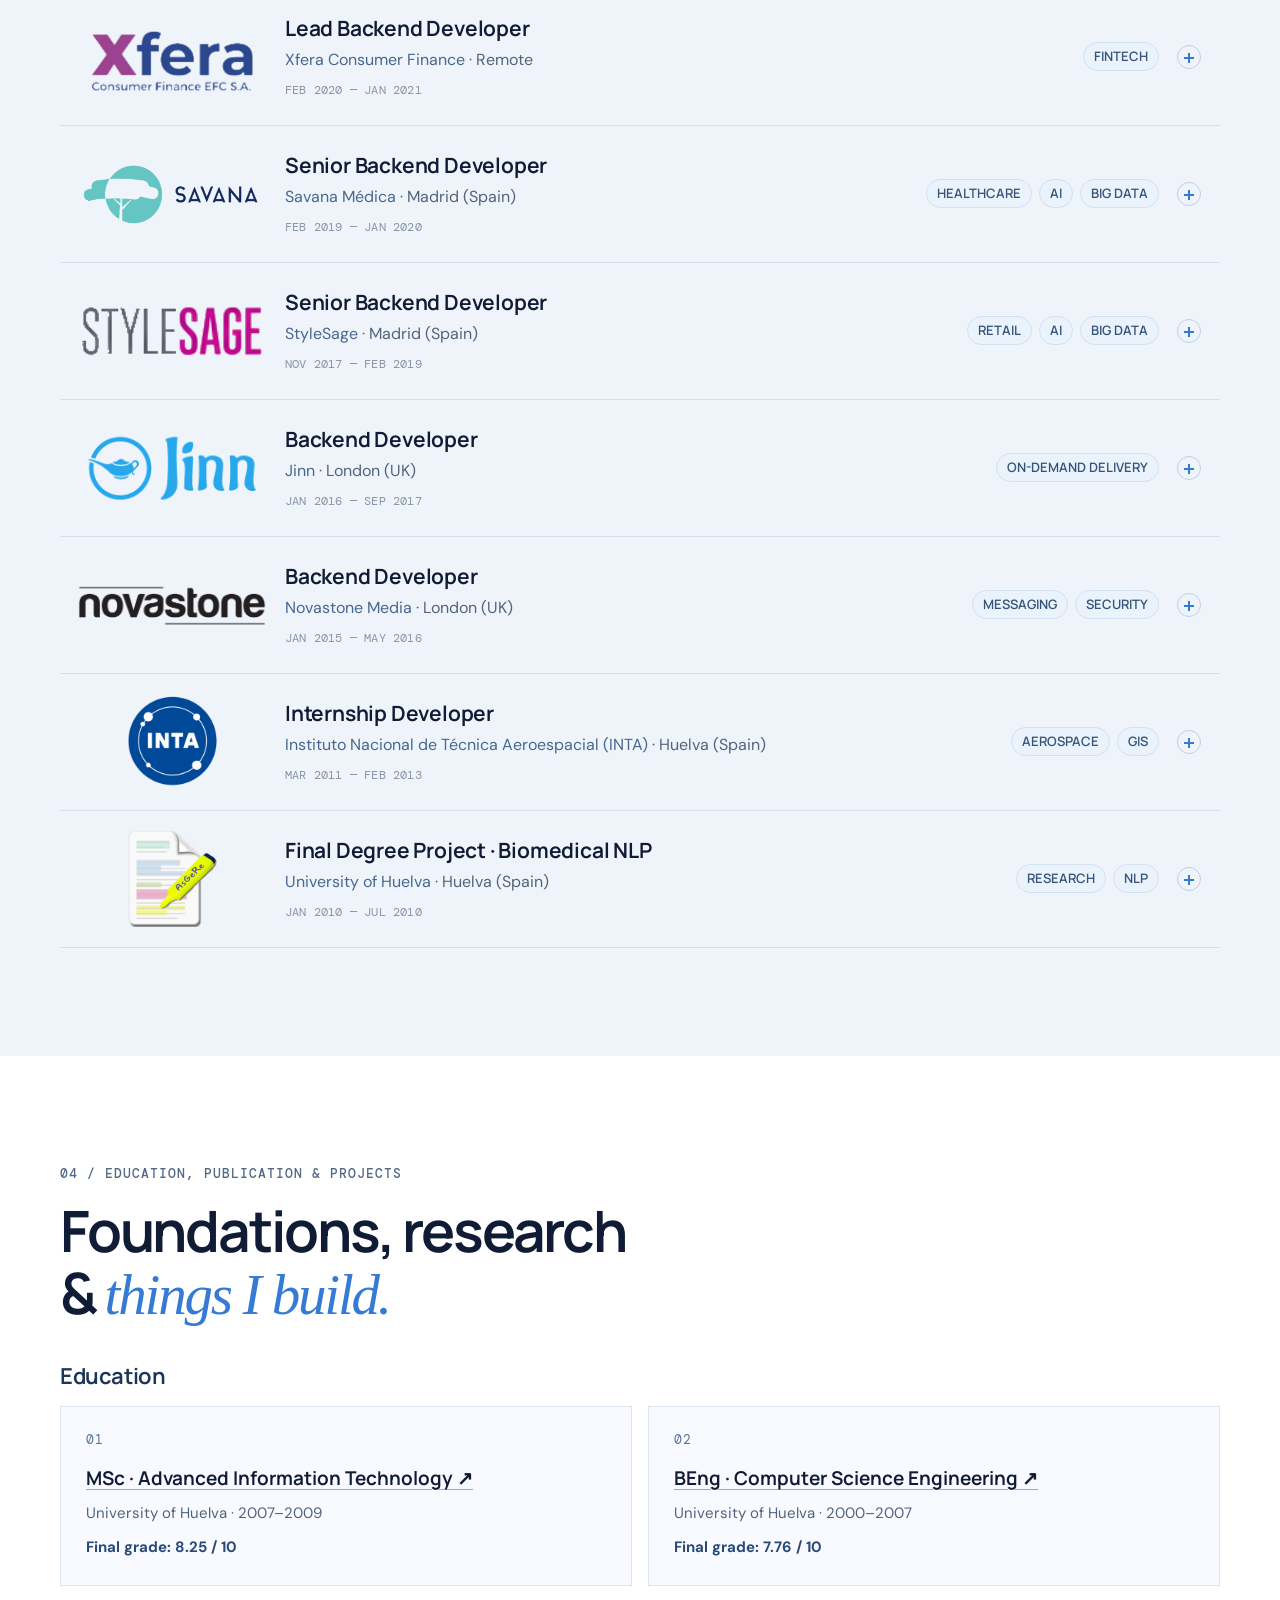
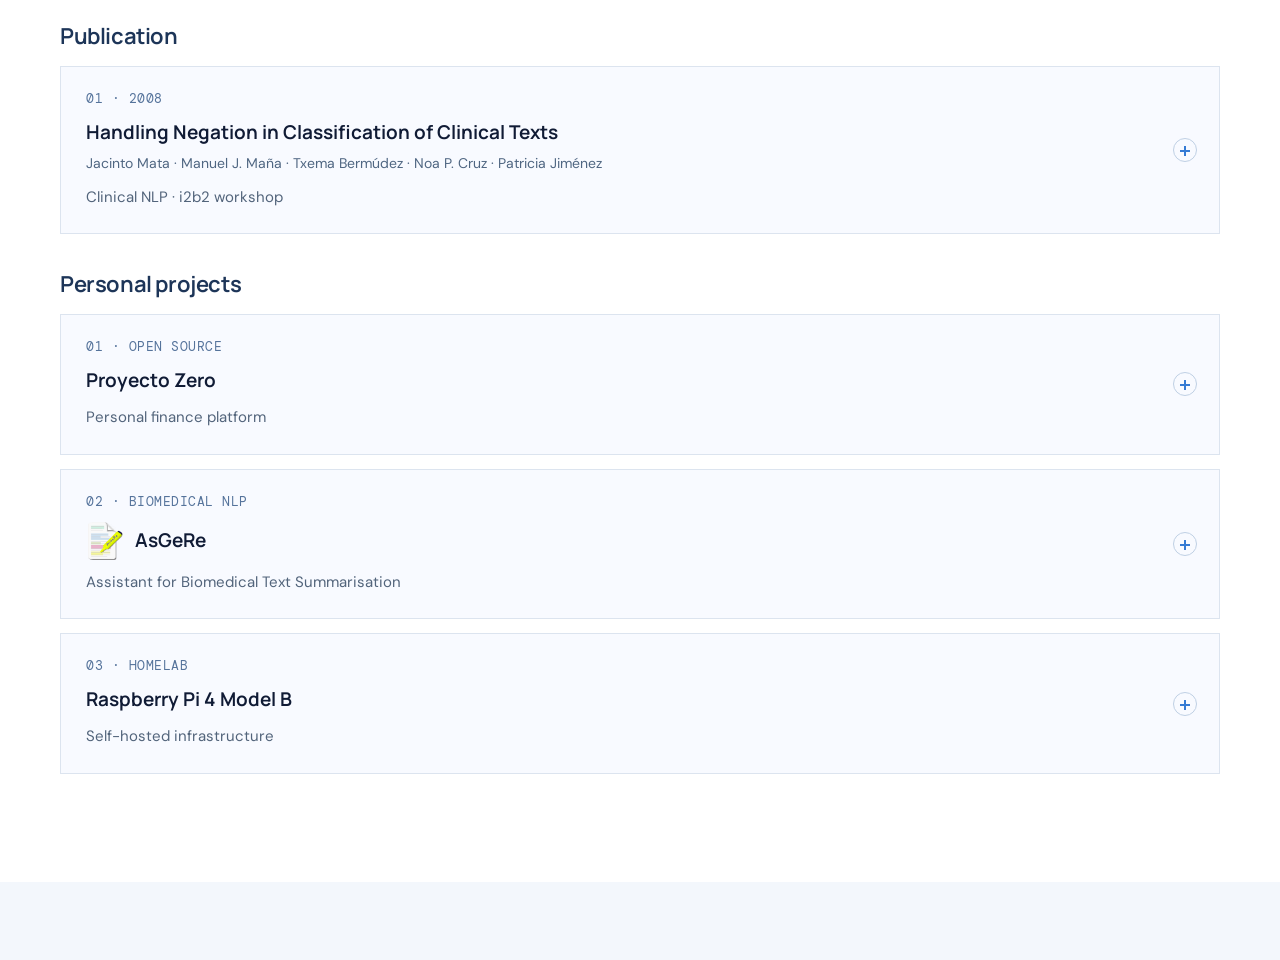
==== commit c77c266f: "Move cookie policy to a dedicated page" ====
--- a/index.html
+++ b/index.html
@@ -43,4 +43,4 @@
 <details class="project-card"><summary><span class="card-index">02 · BIOMEDICAL NLP</span><h3 class="project-title-with-logo"><img src="assets/asgere-icon.png" alt="" aria-hidden="true" width="38" height="38" loading="lazy" decoding="async">AsGeRe</h3><span class="project-sub" data-en="Assistant for Biomedical Text Summarisation" data-es="Asistente para resumen de textos biomédicos">Assistant for Biomedical Text Summarisation</span><span class="expand" aria-hidden="true"></span></summary><div class="project-details"><p data-en="A desktop application supporting extractive summaries and gold-standard dataset creation for evaluating automatic summarisation of biomedical texts. It preprocesses text, identifies language and biomedical concepts, splits content into sentences and displays concept-frequency distributions." data-es="Aplicación de escritorio para apoyar la creación de resúmenes extractivos y conjuntos Gold Standard con los que evaluar el resumen automático de textos biomédicos. Preprocesa textos, identifica el idioma y conceptos biomédicos, divide el contenido en frases y muestra la frecuencia de los conceptos.">A desktop application supporting extractive summaries and gold-standard dataset creation for evaluating automatic summarisation of biomedical texts. It preprocesses text, identifies language and biomedical concepts, splits content into sentences and displays concept-frequency distributions.</p><p><a class="paper-link" href="assets/AsGeRe.pdf" target="_blank" rel="noopener noreferrer" data-en="Read the final degree project PDF ↗" data-es="Leer el PDF del proyecto fin de carrera ↗">Read the final degree project PDF ↗</a></p><div class="tech-tags"><span>Java</span><span>Hibernate</span><span>MySQL</span><span>OpenNLP</span><span>MetaMap</span><span>JDOM</span><span>PDFBox</span><span>Google API Language</span><span>Eclipse</span><span>Scrum</span></div></div></details>
 <details class="project-card"><summary><span class="card-index">03 · HOMELAB</span><h3>Raspberry Pi 4 Model B</h3><span class="project-sub" data-en="Self-hosted infrastructure" data-es="Infraestructura propia">Self-hosted infrastructure</span><span class="expand" aria-hidden="true"></span></summary><div class="project-details"><p data-en="A self-hosted homelab running personal infrastructure, development tools, vehicle telemetry, media and home automation services." data-es="Homelab autogestionado con infraestructura personal, herramientas de desarrollo, telemetría del vehículo y servicios multimedia y de automatización doméstica.">A self-hosted homelab running personal infrastructure, development tools, vehicle telemetry, media and home automation services.</p><div class="homelab-grid"><div><b>NAS</b><span data-en="File storage" data-es="Almacenamiento de archivos">File storage</span></div><div><b>Git</b><span data-en="Code hosting" data-es="Alojamiento de código">Code hosting</span></div><div><b>Jenkins</b><span data-en="CI automation" data-es="Automatización CI">CI automation</span></div><div><b>TeslaMate</b><span data-en="Vehicle data" data-es="Datos del vehículo">Vehicle data</span></div><div><b>Kodi</b><span data-en="Media centre" data-es="Centro multimedia">Media centre</span></div><div><b>Home Assistant</b><span data-en="Home automation" data-es="Automatización doméstica">Home automation</span></div></div></div></details></div></div></div></section>
 
-<section class="section cookie-policy" id="cookies" aria-labelledby="cookie-policy-title"><div class="wrap cookie-copy"><p class="eyebrow" data-en="SITE INFORMATION" data-es="INFORMACIÓN DEL SITIO">SITE INFORMATION</p><h2 id="cookie-policy-title" data-en="Cookie policy" data-es="Política de cookies">Cookie policy</h2><ol class="cookie-policy-list"><li><h3 data-en="Who is responsible for this website?" data-es="¿Quién es responsable de esta web?">Who is responsible for this website?</h3><ul class="cookie-contact"><li>Txema Bermúdez</li><li data-en="Spain" data-es="España">Spain</li><li><a href="https://txemac.github.io/" target="_blank" rel="noopener noreferrer">txemac.github.io</a></li><li><a class="email-image-link" href="mailto:txema&#46;bermudez&#64;gmail&#46;com" aria-label="Email Txema Bermúdez"><img src="data:image/svg+xml,%3Csvg%20xmlns%3D%22http%3A%2F%2Fwww.w3.org%2F2000%2Fsvg%22%20width%3D%22226%22%20height%3D%2230%22%20viewBox%3D%220%200%20226%2030%22%3E%3Ctext%20x%3D%221%22%20y%3D%2221%22%20font-family%3D%22Arial%2Csans-serif%22%20font-size%3D%2216%22%20fill%3D%22%2523175ba8%22%3Etxema.bermudez%40gmail.com%3C%2Ftext%3E%3C%2Fsvg%3E" alt="Email Txema Bermúdez" width="226" height="30"></a></li></ul></li><li><h3 data-en="What does this site store?" data-es="¿Qué almacena esta web?">What does this site store?</h3><p data-en="This site does not use analytics or advertising cookies and does not load analytics or advertising services. It stores your selected language, light or dark theme, and consent preferences in your browser’s local storage. These settings stay on your device and are used only to remember your choices." data-es="Esta web no utiliza cookies de analítica o publicidad ni carga servicios de seguimiento o anuncios. Guarda en el almacenamiento local de tu navegador el idioma, el tema claro u oscuro y tus preferencias de consentimiento. Estos ajustes permanecen en tu dispositivo y solo se usan para recordar tus elecciones.">This site does not use analytics or advertising cookies and does not load analytics or advertising services. It stores your selected language, light or dark theme, and consent preferences in your browser’s local storage. These settings stay on your device and are used only to remember your choices.</p></li><li><h3 data-en="External services" data-es="Servicios externos">External services</h3><p data-en="The site requests its fonts from Google Fonts. Following external links, including LinkedIn, takes you to the destination service, which applies its own privacy and cookie policy." data-es="La web solicita sus tipografías a Google Fonts. Al seguir enlaces externos, incluido LinkedIn, accedes al servicio de destino, que aplica su propia política de privacidad y cookies.">The site requests its fonts from Google Fonts. Following external links, including LinkedIn, takes you to the destination service, which applies its own privacy and cookie policy.</p><a class="cookie-external" href="https://policies.google.com/privacy" target="_blank" rel="noopener noreferrer" data-en="Google privacy policy ↗" data-es="Política de privacidad de Google ↗">Google privacy policy ↗</a></li><li><h3 data-en="Manage your choice" data-es="Gestiona tu elección">Manage your choice</h3><p data-en="Use the consent control at the bottom of the page to accept, reject or review optional storage preferences. You can change your choice at any time." data-es="Usa el control de consentimiento al pie de la página para aceptar, rechazar o revisar las preferencias de almacenamiento opcional. Puedes cambiar tu elección en cualquier momento.">Use the consent control at the bottom of the page to accept, reject or review optional storage preferences. You can change your choice at any time.</p></li></ol></div></section></main><button class="consent-launcher" id="consentLauncher" type="button" aria-haspopup="dialog" aria-controls="consentDialog" data-en="Manage consent" data-es="Gestionar consentimiento">Manage consent</button><dialog class="consent-dialog" id="consentDialog" aria-labelledby="consent-title" aria-describedby="consent-description"><div class="consent-panel"><button class="consent-close" id="consentClose" type="button" aria-label="Close consent settings" data-en-aria-label="Close consent settings" data-es-aria-label="Cerrar ajustes de consentimiento">×</button><h2 id="consent-title" data-en="Manage consent" data-es="Gestionar consentimiento">Manage consent</h2><p id="consent-description" data-en="This site stores essential preferences for language, appearance and consent. It does not use analytics or advertising cookies. You can accept or reject optional storage, or review your preferences." data-es="Esta web guarda preferencias esenciales de idioma, apariencia y consentimiento. No utiliza cookies de analítica o publicidad. Puedes aceptar o rechazar el almacenamiento opcional o revisar tus preferencias.">This site stores essential preferences for language, appearance and consent. It does not use analytics or advertising cookies. You can accept or reject optional storage, or review your preferences.</p><div class="consent-actions"><button class="consent-accept" id="consentAccept" type="button" data-en="Accept" data-es="Aceptar">Accept</button><button class="consent-reject" id="consentReject" type="button" data-en="Reject" data-es="Rechazar">Reject</button><button class="consent-preferences-toggle" id="consentPreferencesToggle" type="button" aria-expanded="false" aria-controls="consentPreferences" data-en="View preferences" data-es="Ver preferencias">View preferences</button></div><div class="consent-preferences" id="consentPreferences" hidden><h3 data-en="Storage preferences" data-es="Preferencias de almacenamiento">Storage preferences</h3><div class="consent-choice"><span><b data-en="Essential" data-es="Esencial">Essential</b><small data-en="Required to remember your language, theme and consent." data-es="Necesario para recordar el idioma, el tema y el consentimiento.">Required to remember your language, theme and consent.</small></span><input type="checkbox" checked disabled aria-label="Essential storage is always active" data-en-aria-label="Essential storage is always active" data-es-aria-label="El almacenamiento esencial siempre está activo"></div><div class="consent-choice"><label for="analyticsConsent"><b data-en="Analytics" data-es="Analítica">Analytics</b><small data-en="Optional measurement. No analytics tool is currently loaded on this site." data-es="Medición opcional. Actualmente esta web no carga ninguna herramienta de analítica.">Optional measurement. No analytics tool is currently loaded on this site.</small></label><input id="analyticsConsent" type="checkbox"></div><button class="consent-save" id="consentSave" type="button" data-en="Save preferences" data-es="Guardar preferencias">Save preferences</button></div><a class="consent-policy-link" href="#cookies" id="consentPolicyLink" data-en="Cookie policy" data-es="Política de cookies">Cookie policy</a></div></dialog><footer class="bottom-bar"><a class="social-cv" href="/cv.pdf" target="_blank" rel="noopener noreferrer" aria-label="CV PDF"><svg viewBox="0 0 24 24" aria-hidden="true"><path d="M6 2h8l5 5v15H6V2zm7 1.5V8h4.5L13 3.5zM9 12h7v1.5H9zm0 4h7v1.5H9z"/></svg><span>CV</span></a><a class="social-linkedin" href="https://www.linkedin.com/in/josemariabermudez/?locale=en-US" target="_blank" rel="noopener noreferrer" aria-label="LinkedIn profile"><svg viewBox="0 0 24 24" aria-hidden="true"><path d="M5.2 3.5a2 2 0 1 1-.01 4.01 2 2 0 0 1 .01-4.01ZM3.6 9h3.2v11H3.6zM9 9h3.1v1.5h.05A3.4 3.4 0 0 1 15.2 8.7c3.3 0 3.9 2.1 3.9 4.8V20h-3.2v-5.8c0-1.4-.03-3.1-1.9-3.1s-2.2 1.5-2.2 3V20H9z"/></svg><span>LinkedIn</span></a><a href="mailto:txema.bermudez@gmail.com" aria-label="Email Txema Bermúdez"><svg viewBox="0 0 24 24" aria-hidden="true"><path d="M3 5h18a1 1 0 0 1 1 1v12a1 1 0 0 1-1 1H3a1 1 0 0 1-1-1V6a1 1 0 0 1 1-1Zm9 7.2L4 7v10h16V7l-8 5.2Zm0-2.4L19 7H5l7 2.8Z"/></svg><span>Email</span></a><a class="cookie-link" href="#cookies" data-en="Cookies" data-es="Cookies">Cookies</a><a class="back-top" href="#home"><span data-en="Back to top" data-es="Volver arriba">Back to top</span> ↑</a></footer><script src="script.js"></script></body></html>
+</main><button class="consent-launcher" id="consentLauncher" hidden type="button" aria-haspopup="dialog" aria-controls="consentDialog" data-en="Manage consent" data-es="Gestionar consentimiento">Manage consent</button><dialog class="consent-dialog" id="consentDialog" aria-labelledby="consent-title" aria-describedby="consent-description"><div class="consent-panel"><button class="consent-close" id="consentClose" type="button" aria-label="Close consent settings" data-en-aria-label="Close consent settings" data-es-aria-label="Cerrar ajustes de consentimiento">×</button><h2 id="consent-title" data-en="Manage consent" data-es="Gestionar consentimiento">Manage consent</h2><p id="consent-description" data-en="This site stores essential preferences for language, appearance and consent. It does not use analytics or advertising cookies. You can accept or reject optional storage, or review your preferences." data-es="Esta web guarda preferencias esenciales de idioma, apariencia y consentimiento. No utiliza cookies de analítica o publicidad. Puedes aceptar o rechazar el almacenamiento opcional o revisar tus preferencias.">This site stores essential preferences for language, appearance and consent. It does not use analytics or advertising cookies. You can accept or reject optional storage, or review your preferences.</p><div class="consent-actions"><button class="consent-accept" id="consentAccept" type="button" data-en="Accept" data-es="Aceptar">Accept</button><button class="consent-reject" id="consentReject" type="button" data-en="Reject" data-es="Rechazar">Reject</button><button class="consent-preferences-toggle" id="consentPreferencesToggle" type="button" aria-expanded="false" aria-controls="consentPreferences" data-en="View preferences" data-es="Ver preferencias">View preferences</button></div><div class="consent-preferences" id="consentPreferences" hidden><h3 data-en="Storage preferences" data-es="Preferencias de almacenamiento">Storage preferences</h3><div class="consent-choice"><span><b data-en="Essential" data-es="Esencial">Essential</b><small data-en="Required to remember your language, theme and consent." data-es="Necesario para recordar el idioma, el tema y el consentimiento.">Required to remember your language, theme and consent.</small></span><input type="checkbox" checked disabled aria-label="Essential storage is always active" data-en-aria-label="Essential storage is always active" data-es-aria-label="El almacenamiento esencial siempre está activo"></div><div class="consent-choice"><label for="analyticsConsent"><b data-en="Analytics" data-es="Analítica">Analytics</b><small data-en="Optional measurement. No analytics tool is currently loaded on this site." data-es="Medición opcional. Actualmente esta web no carga ninguna herramienta de analítica.">Optional measurement. No analytics tool is currently loaded on this site.</small></label><input id="analyticsConsent" type="checkbox"></div><button class="consent-save" id="consentSave" type="button" data-en="Save preferences" data-es="Guardar preferencias">Save preferences</button></div><a class="consent-policy-link" href="cookies.html" id="consentPolicyLink" data-en="Cookie policy" data-es="Política de cookies">Cookie policy</a></div></dialog><footer class="bottom-bar"><a class="social-cv" href="/cv.pdf" target="_blank" rel="noopener noreferrer" aria-label="CV PDF"><svg viewBox="0 0 24 24" aria-hidden="true"><path d="M6 2h8l5 5v15H6V2zm7 1.5V8h4.5L13 3.5zM9 12h7v1.5H9zm0 4h7v1.5H9z"/></svg><span>CV</span></a><a class="social-linkedin" href="https://www.linkedin.com/in/josemariabermudez/?locale=en-US" target="_blank" rel="noopener noreferrer" aria-label="LinkedIn profile"><svg viewBox="0 0 24 24" aria-hidden="true"><path d="M5.2 3.5a2 2 0 1 1-.01 4.01 2 2 0 0 1 .01-4.01ZM3.6 9h3.2v11H3.6zM9 9h3.1v1.5h.05A3.4 3.4 0 0 1 15.2 8.7c3.3 0 3.9 2.1 3.9 4.8V20h-3.2v-5.8c0-1.4-.03-3.1-1.9-3.1s-2.2 1.5-2.2 3V20H9z"/></svg><span>LinkedIn</span></a><a href="mailto:txema.bermudez@gmail.com" aria-label="Email Txema Bermúdez"><svg viewBox="0 0 24 24" aria-hidden="true"><path d="M3 5h18a1 1 0 0 1 1 1v12a1 1 0 0 1-1 1H3a1 1 0 0 1-1-1V6a1 1 0 0 1 1-1Zm9 7.2L4 7v10h16V7l-8 5.2Zm0-2.4L19 7H5l7 2.8Z"/></svg><span>Email</span></a><a class="cookie-link" href="cookies.html" data-en="Cookie policy" data-es="Política de cookies">Cookies</a><a class="back-top" href="#home"><span data-en="Back to top" data-es="Volver arriba">Back to top</span> ↑</a></footer><script src="script.js"></script></body></html>
--- a/styles.css
+++ b/styles.css
@@ -472,3 +472,9 @@
  .consent-actions button{min-height:43px}
  .cookie-policy-list{padding-left:21px}
 }
+
+.consent-launcher[hidden]{display:none}
+.consent-manage-inline{margin-top:15px;padding:11px 17px;border:1px solid #cad7e8;border-radius:7px;background:#fff;color:#234d7f;font-weight:650;cursor:pointer}
+.consent-manage-inline:hover{background:#f2f6fc}
+html[data-theme="dark"] .consent-manage-inline{border-color:#3b5271;background:#182a43;color:#c5d9f4}
+html[data-theme="dark"] .consent-manage-inline:hover{background:#203752}
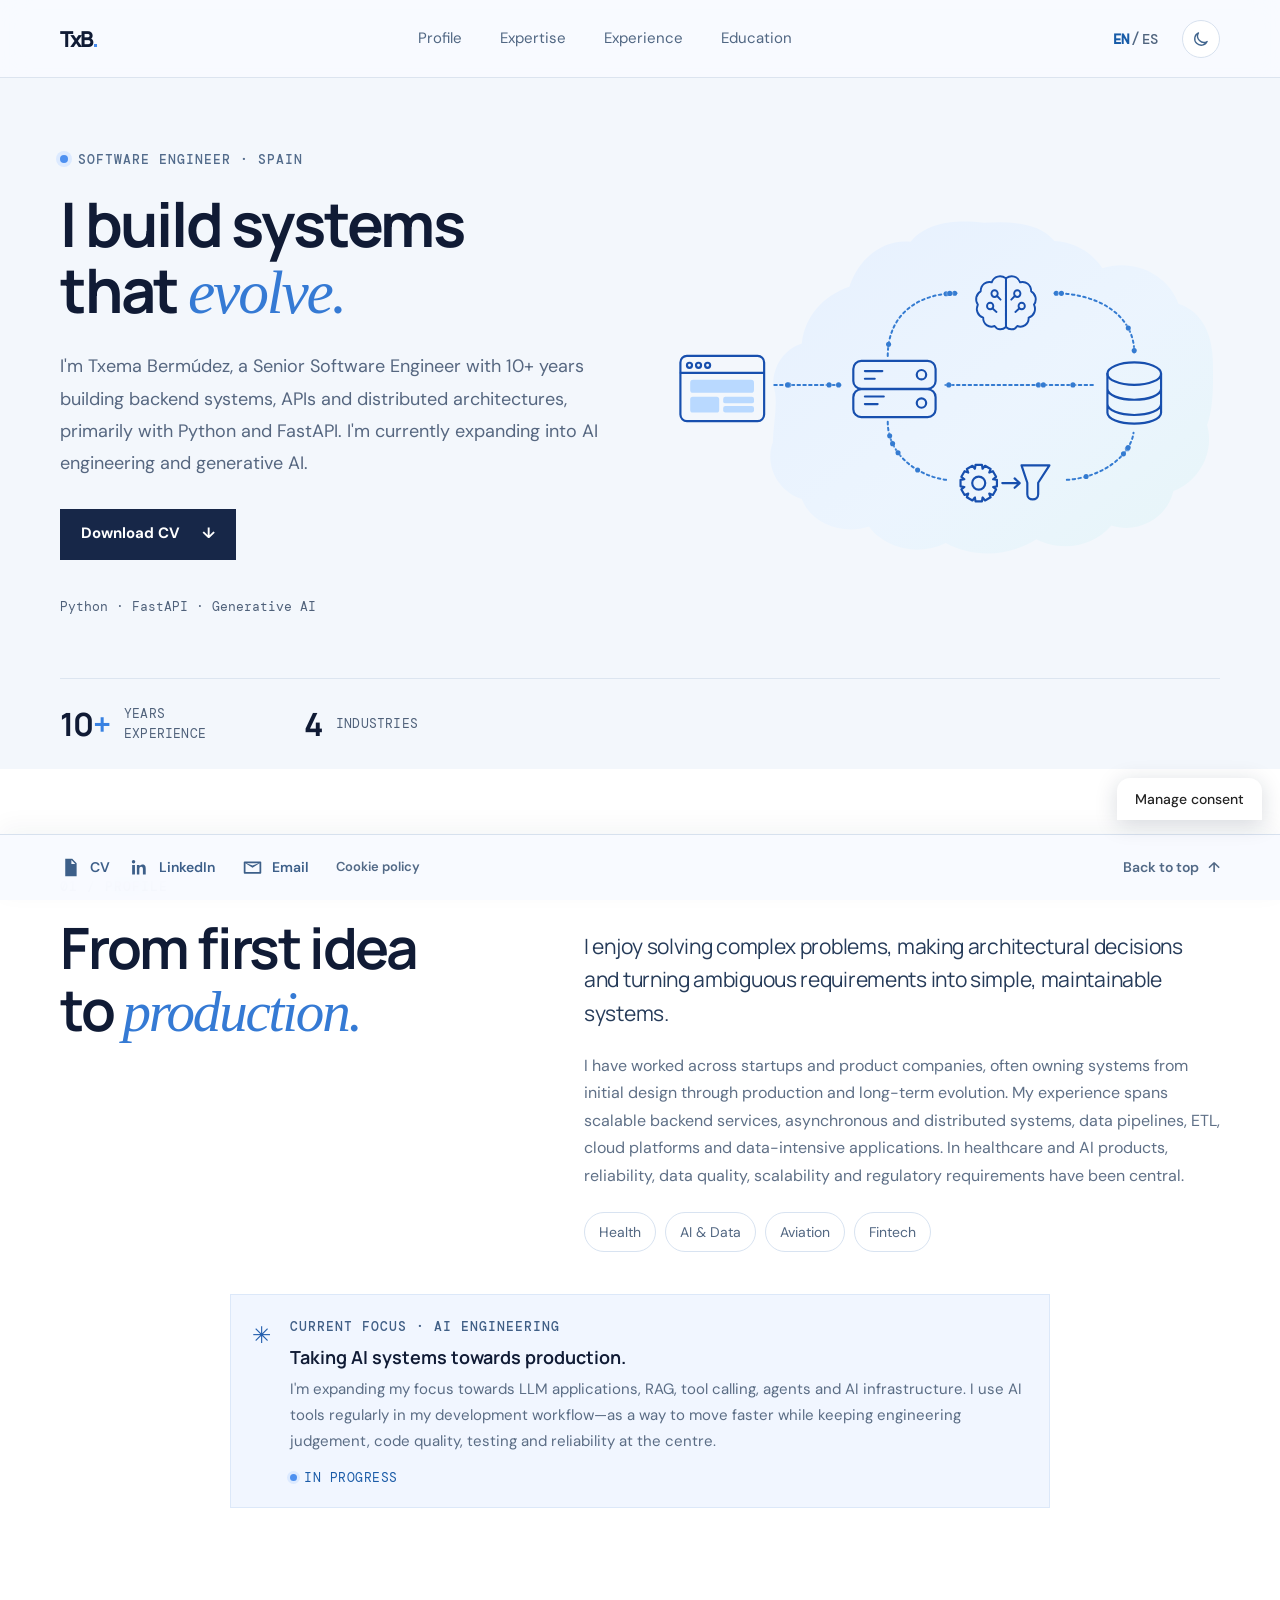
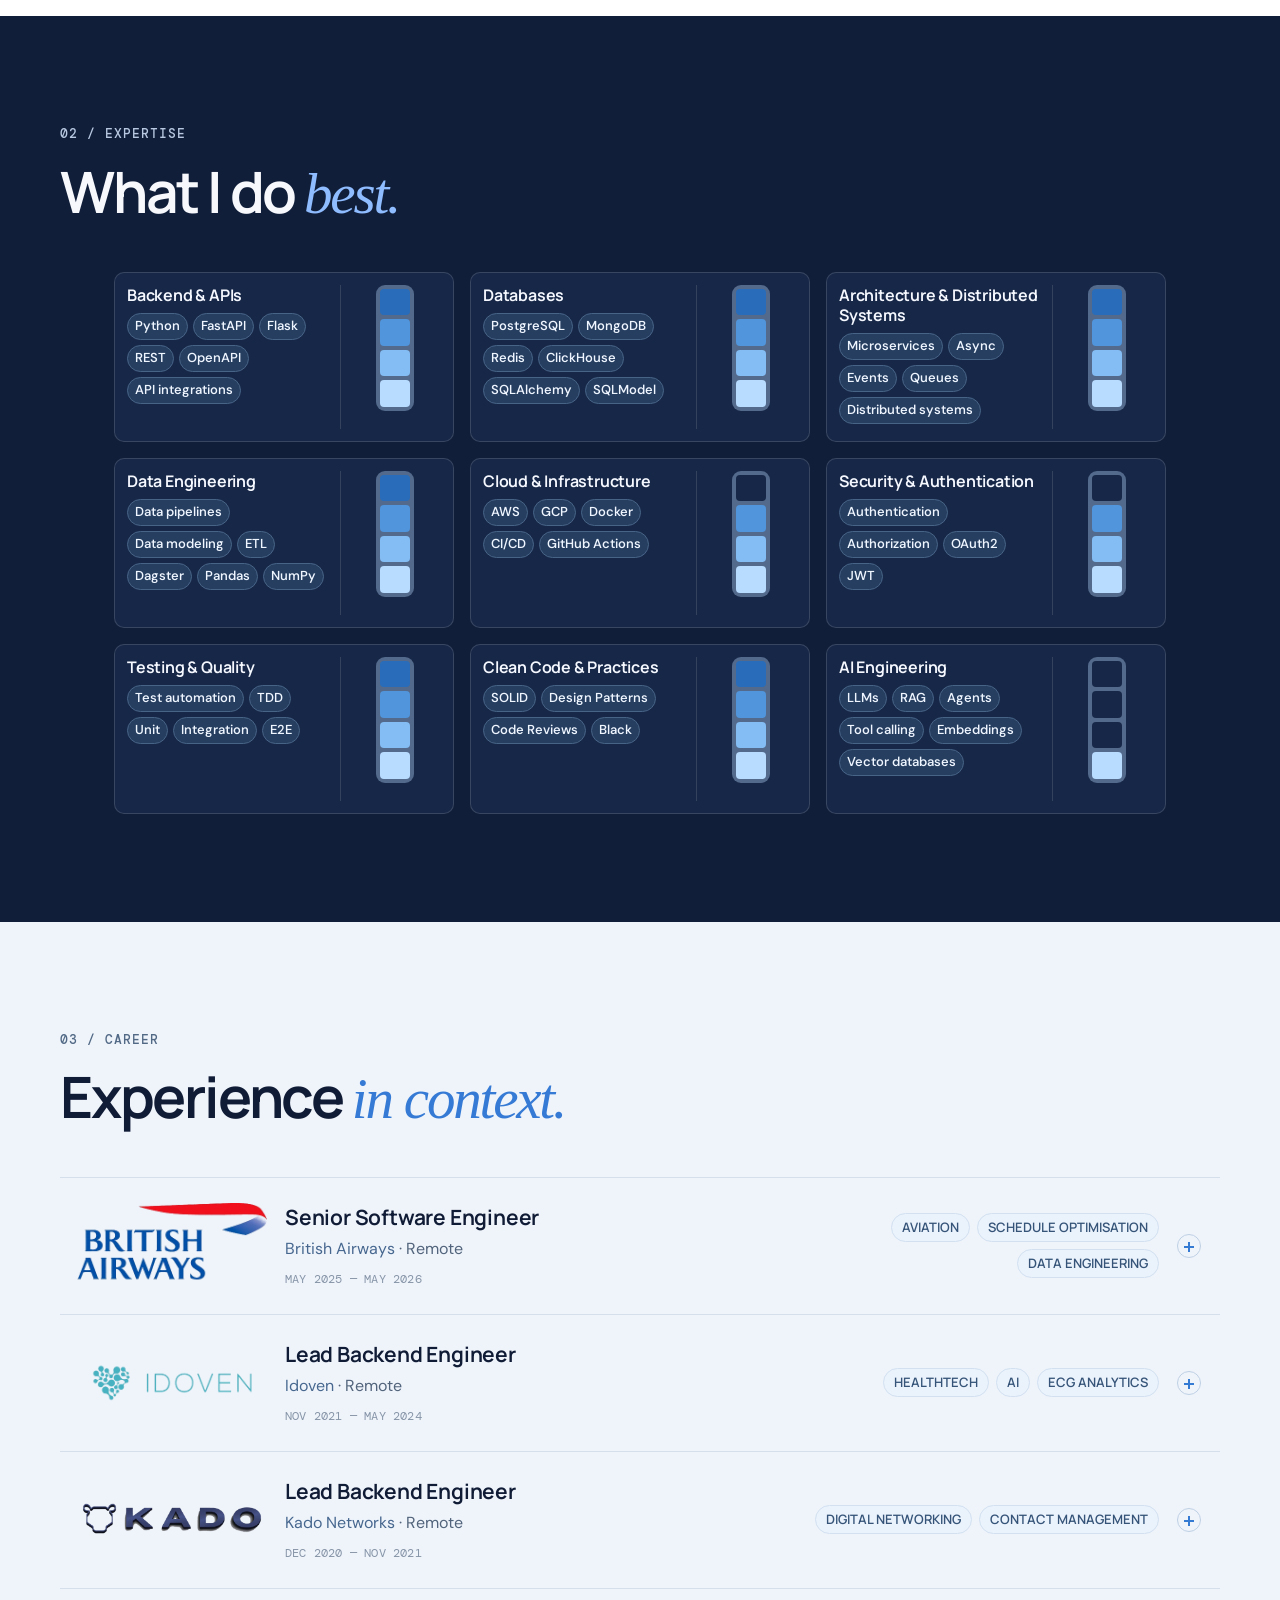
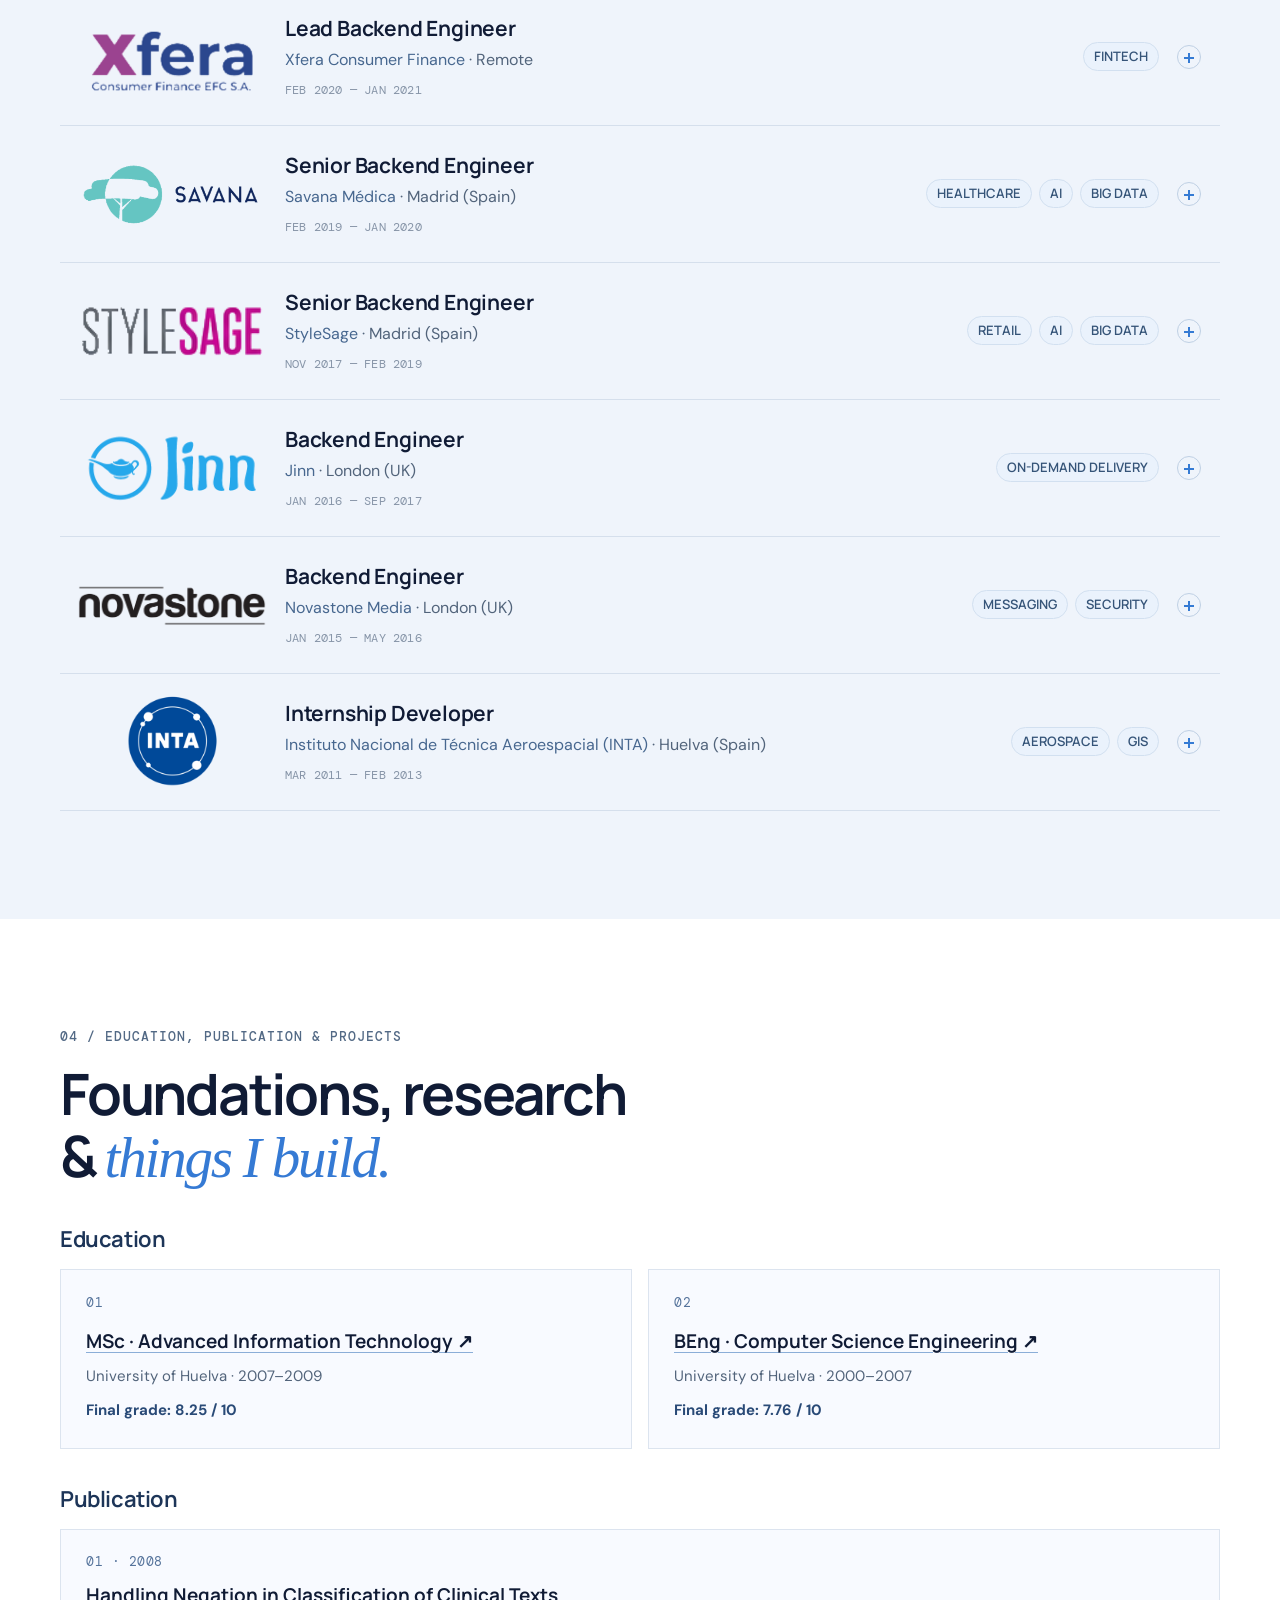
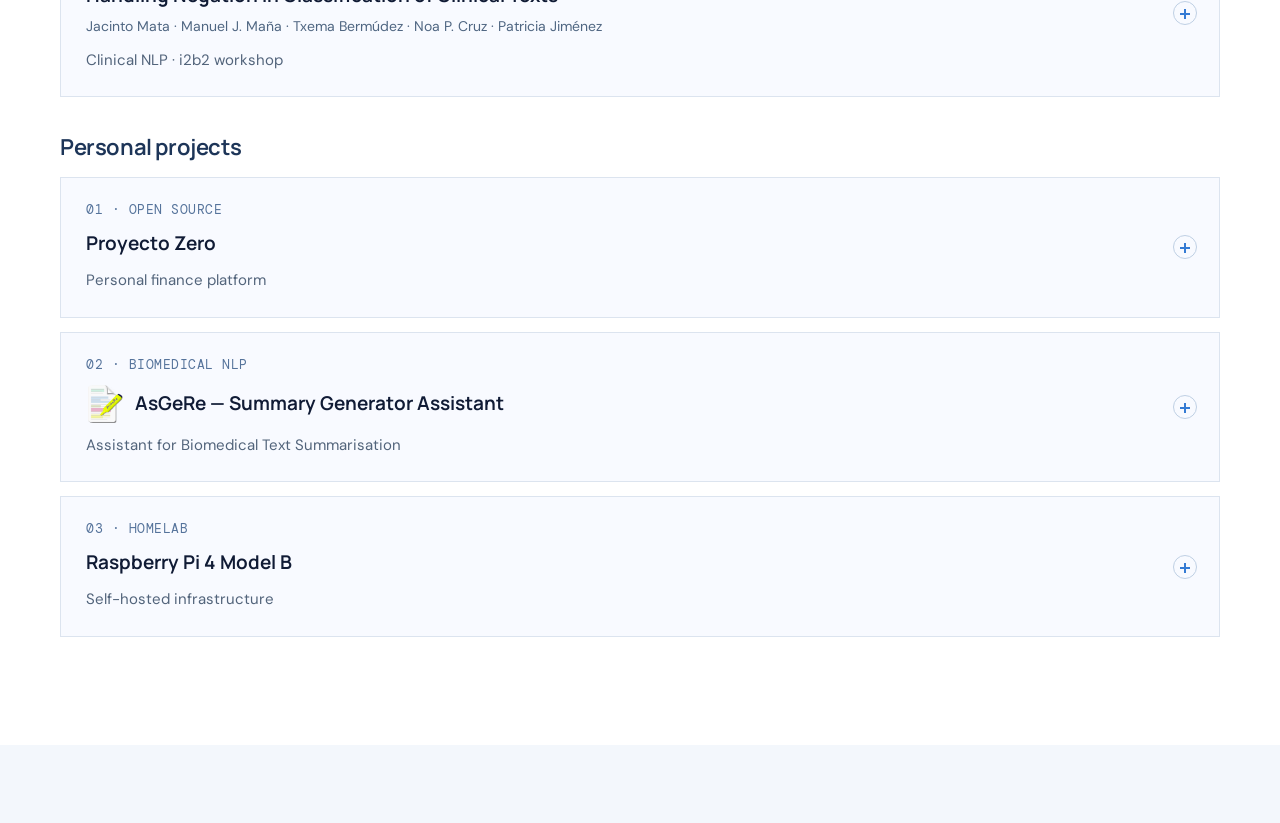
==== commit a2543089: "Move AsGeRe to personal projects" ====
--- a/index.html
+++ b/index.html
@@ -40,7 +40,7 @@
 <div class="content-group"><h3 class="group-title" data-en="Education" data-es="Formación">Education</h3><div class="education-grid"><article class="education-card"><span class="card-index">01</span><h3><a class="education-link" href="https://www.uhu.es/etsi/webMasteres/master_inginformatica/" target="_blank" rel="noopener noreferrer" data-en="MSc · Advanced Information Technology ↗" data-es="Máster en Tecnologías Informáticas Avanzadas ↗">MSc · Advanced Information Technology ↗</a></h3><p data-en="University of Huelva · 2007–2009" data-es="Universidad de Huelva · 2007–2009">University of Huelva · 2007–2009</p><p class="education-grade" data-en="Final grade: 8.25 / 10" data-es="Nota final: 8,25 / 10">Final grade: 8.25 / 10</p></article><article class="education-card"><span class="card-index">02</span><h3><a class="education-link" href="https://www.uhu.es/etsi/webTitulaciones/grado_ing_informatica/" target="_blank" rel="noopener noreferrer" data-en="BEng · Computer Science Engineering ↗" data-es="Ingeniería Informática ↗">BEng · Computer Science Engineering ↗</a></h3><p data-en="University of Huelva · 2000–2007" data-es="Universidad de Huelva · 2000–2007">University of Huelva · 2000–2007</p><p class="education-grade" data-en="Final grade: 7.76 / 10" data-es="Nota final: 7,76 / 10">Final grade: 7.76 / 10</p></article></div></div>
 <div class="content-group"><h3 class="group-title" data-en="Publication" data-es="Publicación">Publication</h3><details class="project-card"><summary><span class="card-index">01 · 2008</span><h3>Handling Negation in Classification of Clinical Texts</h3><span class="paper-authors">Jacinto Mata · Manuel J. Maña · Txema Bermúdez · Noa P. Cruz · Patricia Jiménez</span><span class="project-sub" data-en="Clinical NLP · i2b2 workshop" data-es="NLP clínico · workshop i2b2">Clinical NLP · i2b2 workshop</span><span class="expand" aria-hidden="true"></span></summary><div class="project-details"><p data-en="Proceedings of the Workshop on Challenges in Natural Language Processing for Clinical Data (November 2008). The work studies negation handling in clinical narratives and the use of controlled vocabularies to reconcile different expressions of the same medical concept." data-es="Publicado en Proceedings of the Workshop on Challenges in Natural Language Processing for Clinical Data (noviembre de 2008). El trabajo estudia el tratamiento de la negación en textos clínicos y el uso de vocabularios controlados para relacionar distintas expresiones de un mismo concepto médico.">Proceedings of the Workshop on Challenges in Natural Language Processing for Clinical Data (November 2008). The work studies negation handling in clinical narratives and the use of controlled vocabularies to reconcile different expressions of the same medical concept.</p><ul><li data-en="NegEx and regular expressions for detecting negation." data-es="NegEx y expresiones regulares para detectar negaciones.">NegEx and regular expressions for detecting negation.</li><li data-en="Evaluation with repeated 3-fold cross-validation; the paper discusses weaker results on the test set and possible overfitting." data-es="Evaluación mediante validación cruzada de 3 particiones repetida; el artículo analiza los peores resultados en el conjunto de prueba y un posible sobreajuste.">Evaluation with repeated 3-fold cross-validation; the paper discusses weaker results on the test set and possible overfitting.</li></ul><div class="tech-tags"><span>NegEx</span><span>Regular expressions</span><span>Clinical NLP</span><span>Controlled vocabularies</span></div><div class="paper-links"><a class="paper-link" href="https://www.uhu.es/noa.cruz/i2b2_UHU.pdf" target="_blank" rel="noopener noreferrer" data-en="Read the paper PDF · University of Huelva ↗" data-es="Leer el artículo PDF · Universidad de Huelva ↗">Read the paper PDF · University of Huelva ↗</a><a class="paper-link" href="https://www.i2b2.org/NLP/Obesity/assets/i2b2_2008WorkshopSchedule.pdf" target="_blank" rel="noopener noreferrer" data-en="Open the i2b2 workshop schedule PDF ↗" data-es="Abrir el PDF del programa i2b2 ↗">Open the i2b2 workshop schedule PDF ↗</a><a class="paper-link" href="https://n2c2.dbmi.hms.harvard.edu/2008-challenge" target="_blank" rel="noopener noreferrer" data-en="Explore the 2008 challenge · Harvard ↗" data-es="Ver el reto de 2008 · Harvard ↗">Explore the 2008 challenge · Harvard ↗</a></div></div></details></div>
 <div class="content-group"><h3 class="group-title" data-en="Personal projects" data-es="Proyectos propios">Personal projects</h3><div class="project-list project-list-single-column"><details class="project-card"><summary><span class="card-index">01 · OPEN SOURCE</span><h3>Proyecto Zero</h3><span class="project-sub" data-en="Personal finance platform" data-es="Plataforma de finanzas personales">Personal finance platform</span><span class="expand" aria-hidden="true"></span></summary><div class="project-details"><p data-en="An open-source personal finance platform focused on expense tracking and financial management." data-es="Plataforma de finanzas personales de código abierto, centrada en el seguimiento de gastos y la gestión financiera.">An open-source personal finance platform focused on expense tracking and financial management.</p><div class="tech-tags"><span>Python</span><span>Django</span></div></div></details>
-<details class="project-card"><summary><span class="card-index">02 · BIOMEDICAL NLP</span><h3 class="project-title-with-logo"><img src="assets/asgere-icon.png" alt="" aria-hidden="true" width="38" height="38" loading="lazy" decoding="async">AsGeRe</h3><span class="project-sub" data-en="Assistant for Biomedical Text Summarisation" data-es="Asistente para resumen de textos biomédicos">Assistant for Biomedical Text Summarisation</span><span class="expand" aria-hidden="true"></span></summary><div class="project-details"><p data-en="A desktop application supporting extractive summaries and gold-standard dataset creation for evaluating automatic summarisation of biomedical texts. It preprocesses text, identifies language and biomedical concepts, splits content into sentences and displays concept-frequency distributions." data-es="Aplicación de escritorio para apoyar la creación de resúmenes extractivos y conjuntos Gold Standard con los que evaluar el resumen automático de textos biomédicos. Preprocesa textos, identifica el idioma y conceptos biomédicos, divide el contenido en frases y muestra la frecuencia de los conceptos.">A desktop application supporting extractive summaries and gold-standard dataset creation for evaluating automatic summarisation of biomedical texts. It preprocesses text, identifies language and biomedical concepts, splits content into sentences and displays concept-frequency distributions.</p><p><a class="paper-link" href="assets/AsGeRe.pdf" target="_blank" rel="noopener noreferrer" data-en="Read the final degree project PDF ↗" data-es="Leer el PDF del proyecto fin de carrera ↗">Read the final degree project PDF ↗</a></p><div class="tech-tags"><span>Java</span><span>Hibernate</span><span>MySQL</span><span>OpenNLP</span><span>MetaMap</span><span>JDOM</span><span>PDFBox</span><span>Google API Language</span><span>Eclipse</span><span>Scrum</span></div></div></details>
+<details class="project-card"><summary><span class="card-index">02 · BIOMEDICAL NLP</span><h3 class="project-title-with-logo"><img src="assets/asgere-icon.png" alt="" aria-hidden="true" width="38" height="38" loading="lazy" decoding="async"><span data-en="AsGeRe — Summary Generator Assistant" data-es="AsGeRe — Asistente de Generador de Resúmenes">AsGeRe — Summary Generator Assistant</span></h3><span class="project-sub" data-en="Assistant for Biomedical Text Summarisation" data-es="Asistente para resumen de textos biomédicos">Assistant for Biomedical Text Summarisation</span><span class="expand" aria-hidden="true"></span></summary><div class="project-details"><p data-en="AsGeRe is a Java desktop application I built as my final degree project in biomedical NLP. It supports the creation of manually written extractive summaries, or gold-standard summaries, used as reference material to evaluate automatic summarisation systems." data-es="AsGeRe es una aplicación de escritorio desarrollada en Java como proyecto fin de carrera en NLP biomédico. Ayuda a crear resúmenes extractivos manuales o Gold Standard, que sirven como referencia para evaluar sistemas automáticos de resumen.">AsGeRe is a Java desktop application I built as my final degree project in biomedical NLP. It supports the creation of manually written extractive summaries, or gold-standard summaries, used as reference material to evaluate automatic summarisation systems.</p><p data-en="Users can load PDF, RTF, TXT and XML files, paste text or retrieve articles from <a href='https://www.biomedcentral.com/' target='_blank' rel='noopener noreferrer'>BioMed Central</a>. The app extracts and segments the text, detects its language and applies language-appropriate processing: <a href='https://www.nlm.nih.gov/research/umls/implementation_resources/metamap.html' target='_blank' rel='noopener noreferrer'>MetaMap</a> and <a href='https://www.nlm.nih.gov/research/umls/' target='_blank' rel='noopener noreferrer'>UMLS</a> concept extraction for English, and stop-word removal and stemming for Spanish. Users select sentences to build a summary, compare word and sentence counts and concept-frequency distributions between the source and summary, then save documents and summaries in <a href='https://www.mysql.com/' target='_blank' rel='noopener noreferrer'>MySQL</a> for reuse." data-es="Permite cargar archivos PDF, RTF, TXT y XML, pegar texto o recuperar artículos de <a href='https://www.biomedcentral.com/' target='_blank' rel='noopener noreferrer'>BioMed Central</a>. La aplicación extrae y segmenta el texto, detecta el idioma y aplica el procesamiento adecuado: extracción de conceptos en inglés con <a href='https://www.nlm.nih.gov/research/umls/implementation_resources/metamap.html' target='_blank' rel='noopener noreferrer'>MetaMap</a> y <a href='https://www.nlm.nih.gov/research/umls/' target='_blank' rel='noopener noreferrer'>UMLS</a>, y eliminación de palabras vacías y stemming para el castellano. El usuario selecciona frases para construir el resumen, compara el número de palabras y frases y la frecuencia de conceptos entre el texto original y el resumen, y guarda documentos y resúmenes en <a href='https://www.mysql.com/' target='_blank' rel='noopener noreferrer'>MySQL</a> para reutilizarlos.">Users can load PDF, RTF, TXT and XML files, paste text or retrieve articles from <a href="https://www.biomedcentral.com/" target="_blank" rel="noopener noreferrer">BioMed Central</a>. The app extracts and segments the text, detects its language and applies language-appropriate processing: <a href="https://www.nlm.nih.gov/research/umls/implementation_resources/metamap.html" target="_blank" rel="noopener noreferrer">MetaMap</a> and <a href="https://www.nlm.nih.gov/research/umls/" target="_blank" rel="noopener noreferrer">UMLS</a> concept extraction for English, and stop-word removal and stemming for Spanish. Users select sentences to build a summary, compare word and sentence counts and concept-frequency distributions between the source and summary, then save documents and summaries in <a href="https://www.mysql.com/" target="_blank" rel="noopener noreferrer">MySQL</a> for reuse.</p><p><a class="paper-link" href="assets/AsGeRe.pdf" target="_blank" rel="noopener noreferrer" data-en="Read the final degree project PDF ↗" data-es="Leer el PDF del proyecto fin de carrera ↗">Read the final degree project PDF ↗</a></p><div class="tech-tags"><span>Java</span><span>Hibernate</span><span>MySQL</span><span>OpenNLP</span><span>MetaMap</span><span>JDOM</span><span>PDFBox</span><span>Google API Language</span><span>Eclipse</span><span>Scrum</span></div></div></details>
 <details class="project-card"><summary><span class="card-index">03 · HOMELAB</span><h3>Raspberry Pi 4 Model B</h3><span class="project-sub" data-en="Self-hosted infrastructure" data-es="Infraestructura propia">Self-hosted infrastructure</span><span class="expand" aria-hidden="true"></span></summary><div class="project-details"><p data-en="A self-hosted homelab running personal infrastructure, development tools, vehicle telemetry, media and home automation services." data-es="Homelab autogestionado con infraestructura personal, herramientas de desarrollo, telemetría del vehículo y servicios multimedia y de automatización doméstica.">A self-hosted homelab running personal infrastructure, development tools, vehicle telemetry, media and home automation services.</p><div class="homelab-grid"><div><b>NAS</b><span data-en="File storage" data-es="Almacenamiento de archivos">File storage</span></div><div><b>Git</b><span data-en="Code hosting" data-es="Alojamiento de código">Code hosting</span></div><div><b>Jenkins</b><span data-en="CI automation" data-es="Automatización CI">CI automation</span></div><div><b>TeslaMate</b><span data-en="Vehicle data" data-es="Datos del vehículo">Vehicle data</span></div><div><b>Kodi</b><span data-en="Media centre" data-es="Centro multimedia">Media centre</span></div><div><b>Home Assistant</b><span data-en="Home automation" data-es="Automatización doméstica">Home automation</span></div></div></div></details></div></div></div></section>
 
 </main><button class="consent-launcher" id="consentLauncher" hidden type="button" aria-haspopup="dialog" aria-controls="consentDialog" data-en="Manage consent" data-es="Gestionar consentimiento">Manage consent</button><dialog class="consent-dialog" id="consentDialog" aria-labelledby="consent-title" aria-describedby="consent-description"><div class="consent-panel"><button class="consent-close" id="consentClose" type="button" aria-label="Close consent settings" data-en-aria-label="Close consent settings" data-es-aria-label="Cerrar ajustes de consentimiento">×</button><h2 id="consent-title" data-en="Manage consent" data-es="Gestionar consentimiento">Manage consent</h2><p id="consent-description" data-en="This site stores essential preferences for language, appearance and consent. It does not use analytics or advertising cookies. You can accept or reject optional storage, or review your preferences." data-es="Esta web guarda preferencias esenciales de idioma, apariencia y consentimiento. No utiliza cookies de analítica o publicidad. Puedes aceptar o rechazar el almacenamiento opcional o revisar tus preferencias.">This site stores essential preferences for language, appearance and consent. It does not use analytics or advertising cookies. You can accept or reject optional storage, or review your preferences.</p><div class="consent-actions"><button class="consent-accept" id="consentAccept" type="button" data-en="Accept" data-es="Aceptar">Accept</button><button class="consent-reject" id="consentReject" type="button" data-en="Reject" data-es="Rechazar">Reject</button><button class="consent-preferences-toggle" id="consentPreferencesToggle" type="button" aria-expanded="false" aria-controls="consentPreferences" data-en="View preferences" data-es="Ver preferencias">View preferences</button></div><div class="consent-preferences" id="consentPreferences" hidden><h3 data-en="Storage preferences" data-es="Preferencias de almacenamiento">Storage preferences</h3><div class="consent-choice"><span><b data-en="Essential" data-es="Esencial">Essential</b><small data-en="Required to remember your language, theme and consent." data-es="Necesario para recordar el idioma, el tema y el consentimiento.">Required to remember your language, theme and consent.</small></span><input type="checkbox" checked disabled aria-label="Essential storage is always active" data-en-aria-label="Essential storage is always active" data-es-aria-label="El almacenamiento esencial siempre está activo"></div><div class="consent-choice"><label for="analyticsConsent"><b data-en="Analytics" data-es="Analítica">Analytics</b><small data-en="Optional measurement. No analytics tool is currently loaded on this site." data-es="Medición opcional. Actualmente esta web no carga ninguna herramienta de analítica.">Optional measurement. No analytics tool is currently loaded on this site.</small></label><input id="analyticsConsent" type="checkbox"></div><button class="consent-save" id="consentSave" type="button" data-en="Save preferences" data-es="Guardar preferencias">Save preferences</button></div><a class="consent-policy-link" href="cookies.html" id="consentPolicyLink" data-en="Cookie policy" data-es="Política de cookies">Cookie policy</a></div></dialog><footer class="bottom-bar"><a class="social-cv" href="/cv.pdf" target="_blank" rel="noopener noreferrer" aria-label="CV PDF"><svg viewBox="0 0 24 24" aria-hidden="true"><path d="M6 2h8l5 5v15H6V2zm7 1.5V8h4.5L13 3.5zM9 12h7v1.5H9zm0 4h7v1.5H9z"/></svg><span>CV</span></a><a class="social-linkedin" href="https://www.linkedin.com/in/josemariabermudez/?locale=en-US" target="_blank" rel="noopener noreferrer" aria-label="LinkedIn profile"><svg viewBox="0 0 24 24" aria-hidden="true"><path d="M5.2 3.5a2 2 0 1 1-.01 4.01 2 2 0 0 1 .01-4.01ZM3.6 9h3.2v11H3.6zM9 9h3.1v1.5h.05A3.4 3.4 0 0 1 15.2 8.7c3.3 0 3.9 2.1 3.9 4.8V20h-3.2v-5.8c0-1.4-.03-3.1-1.9-3.1s-2.2 1.5-2.2 3V20H9z"/></svg><span>LinkedIn</span></a><a href="mailto:txema.bermudez@gmail.com" aria-label="Email Txema Bermúdez"><svg viewBox="0 0 24 24" aria-hidden="true"><path d="M3 5h18a1 1 0 0 1 1 1v12a1 1 0 0 1-1 1H3a1 1 0 0 1-1-1V6a1 1 0 0 1 1-1Zm9 7.2L4 7v10h16V7l-8 5.2Zm0-2.4L19 7H5l7 2.8Z"/></svg><span>Email</span></a><a class="cookie-link" href="cookies.html" data-en="Cookie policy" data-es="Política de cookies">Cookies</a><a class="back-top" href="#home"><span data-en="Back to top" data-es="Volver arriba">Back to top</span> ↑</a></footer><script src="script.js"></script></body></html>
--- a/styles.css
+++ b/styles.css
@@ -478,3 +478,15 @@
 .consent-manage-inline:hover{background:#f2f6fc}
 html[data-theme="dark"] .consent-manage-inline{border-color:#3b5271;background:#182a43;color:#c5d9f4}
 html[data-theme="dark"] .consent-manage-inline:hover{background:#203752}
+
+
+/* Keep all text in expanded experience details in the same typeface. */
+.job-details,
+.job-details p,
+.job-details ul,
+.job-details li,
+.job-details .stack-label,
+.job-details .tech-tags{font-family:var(--sans)}
+
+.job-details a{color:var(--link-blue);text-decoration:underline;text-decoration-color:#8baed8;text-underline-offset:3px}
+html[data-theme="dark"] .job-details a{color:#a9caff;text-decoration-color:#7097ca}
